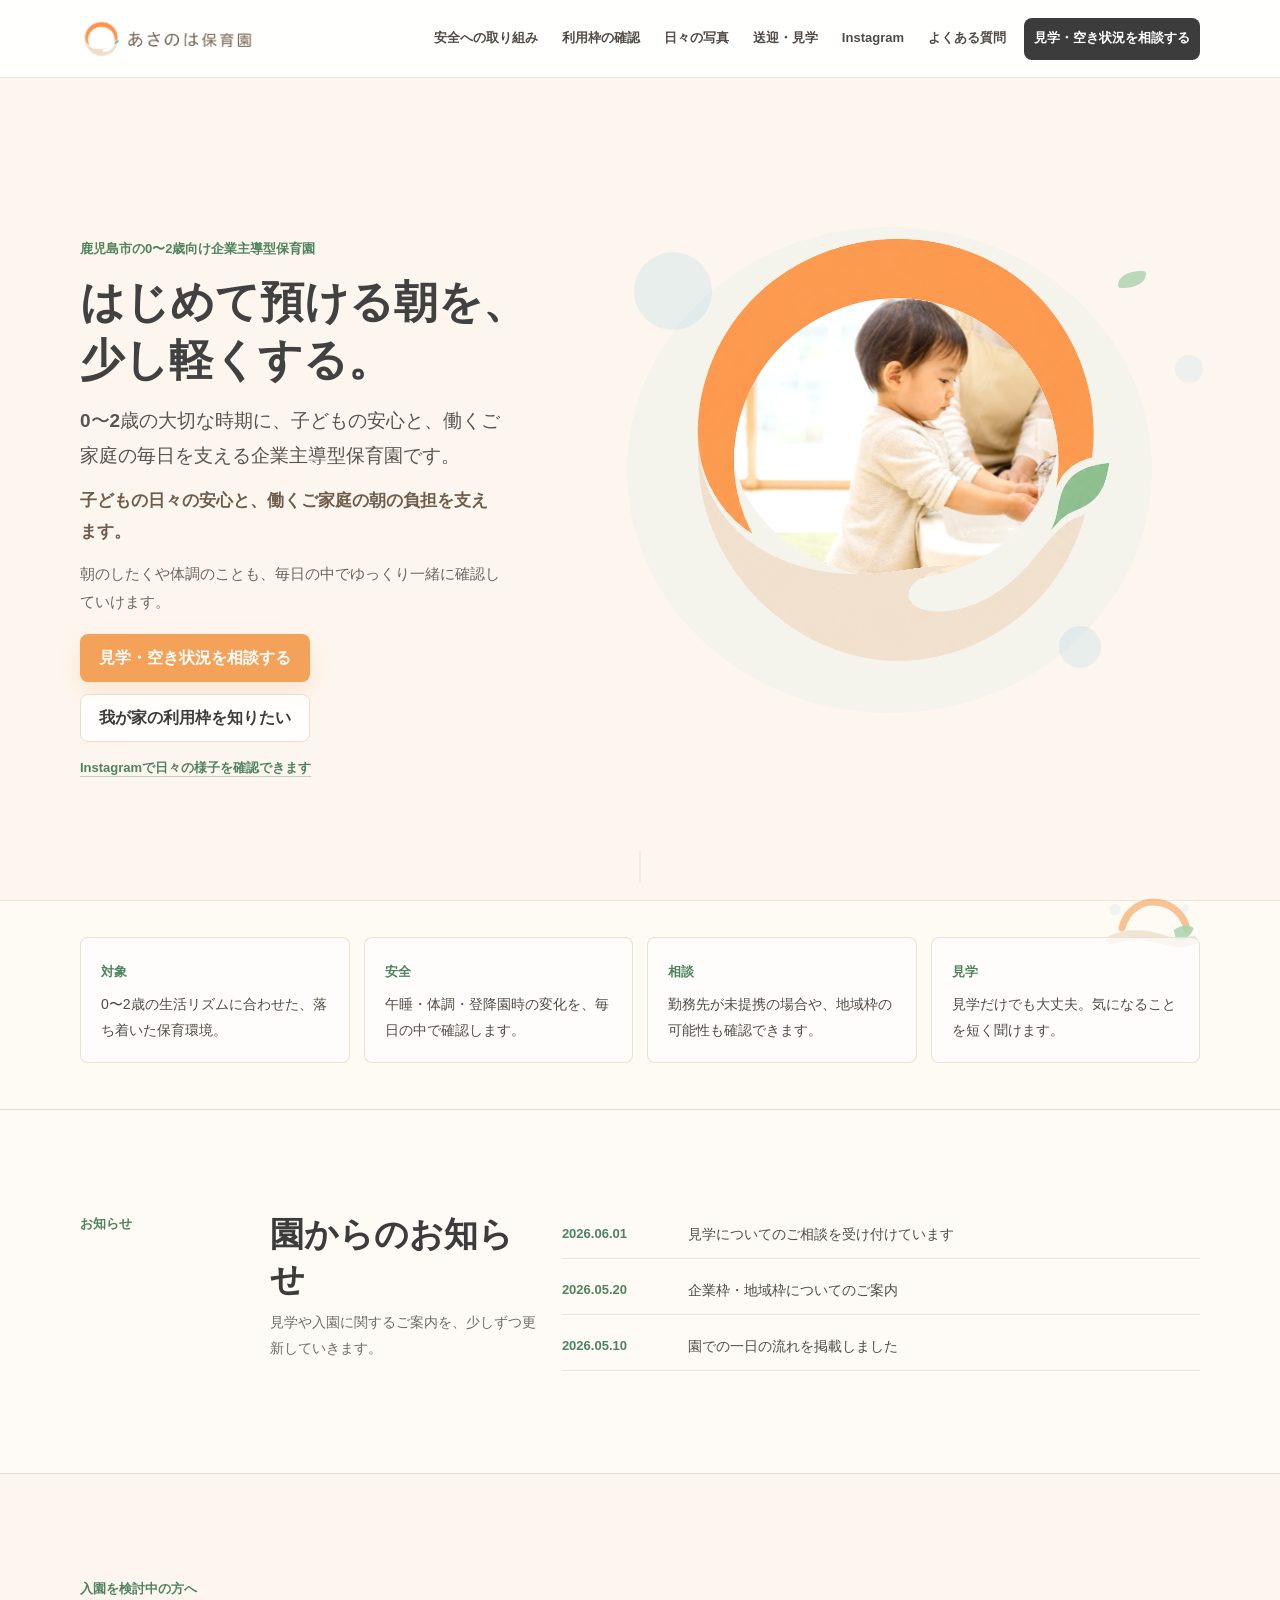
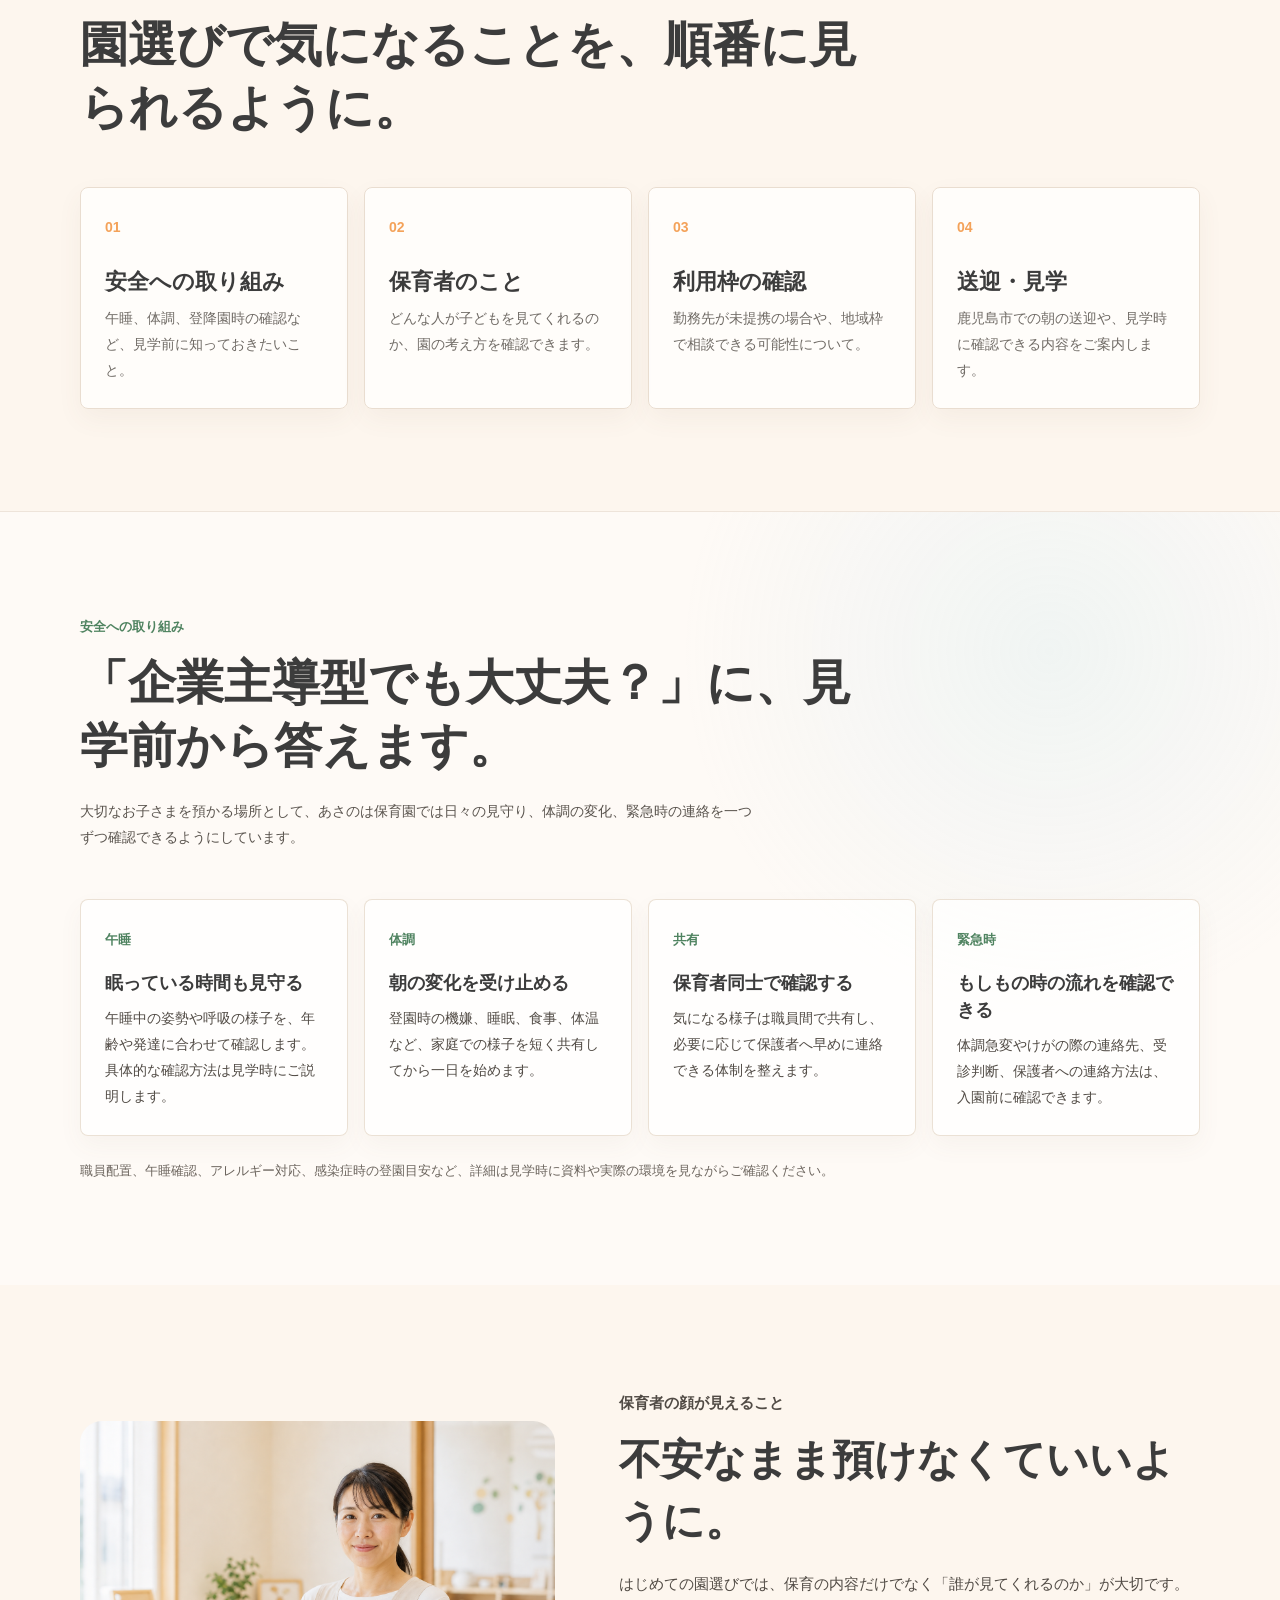
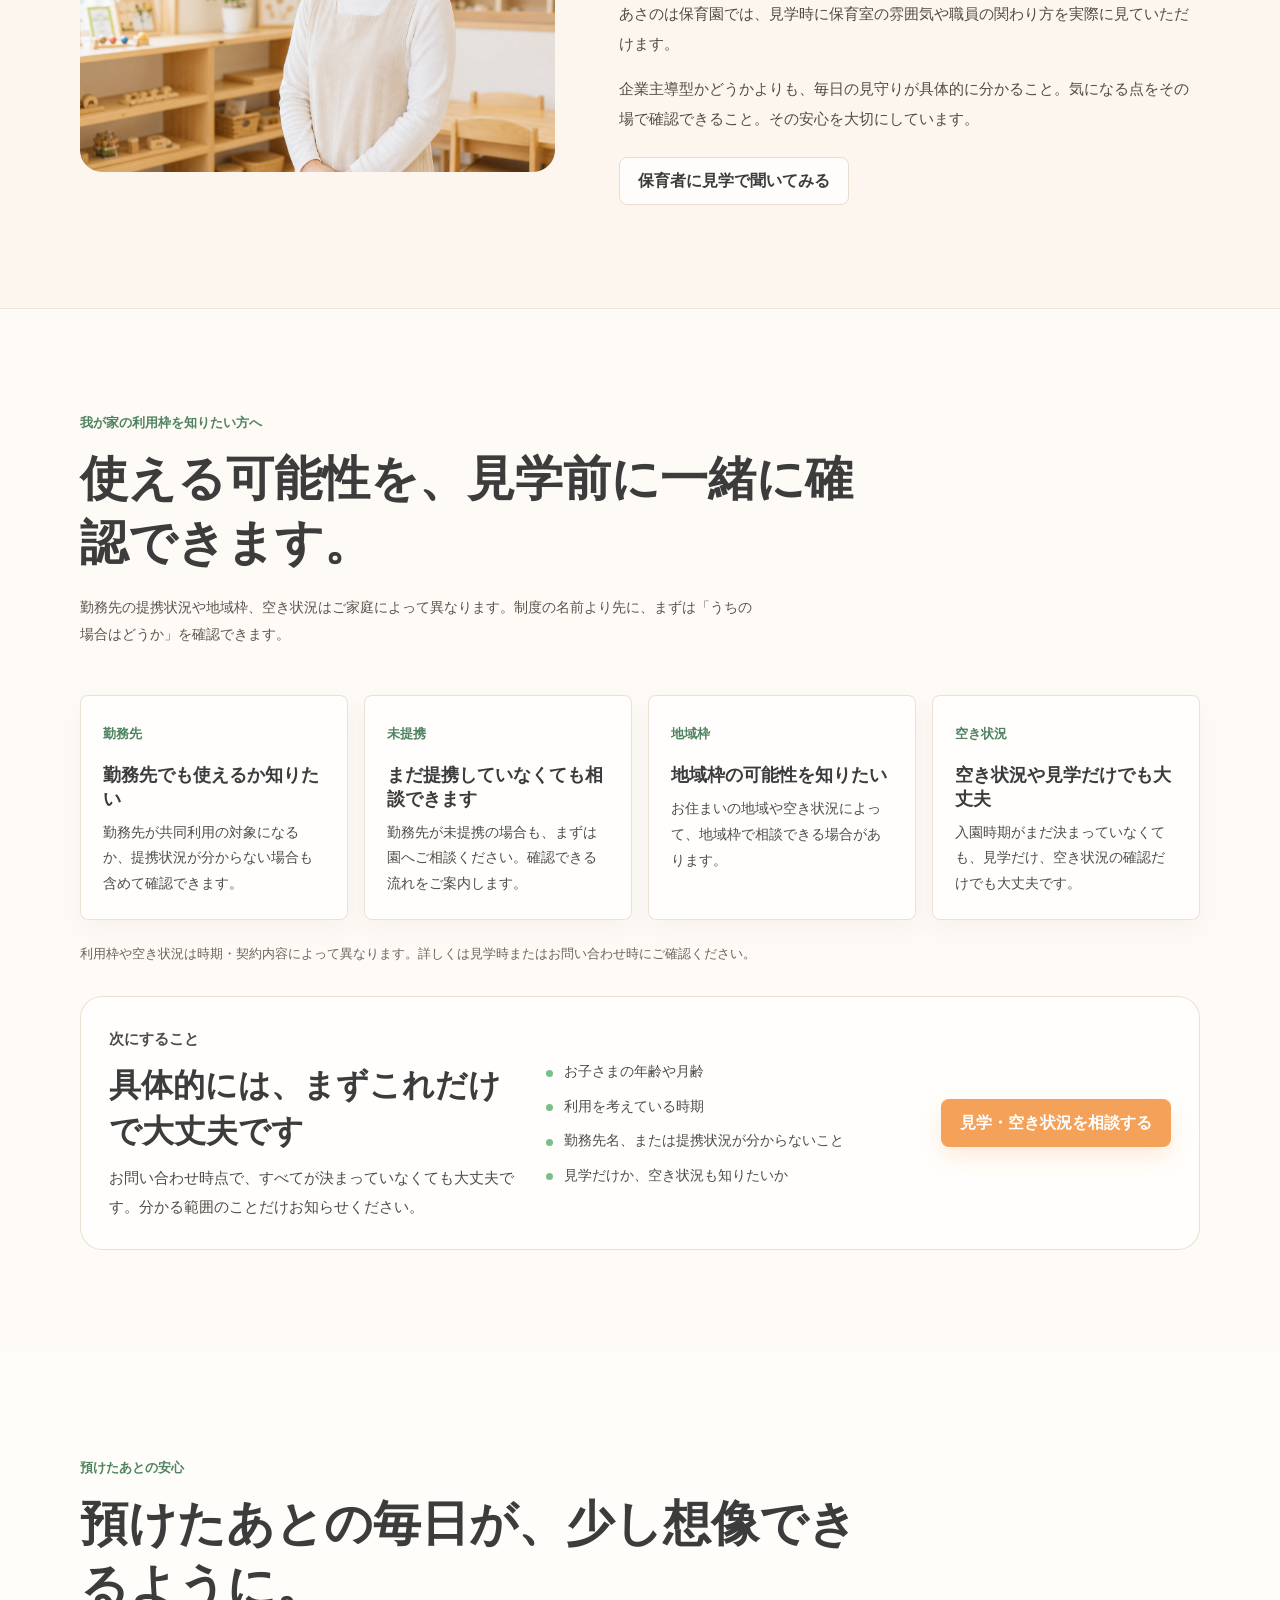
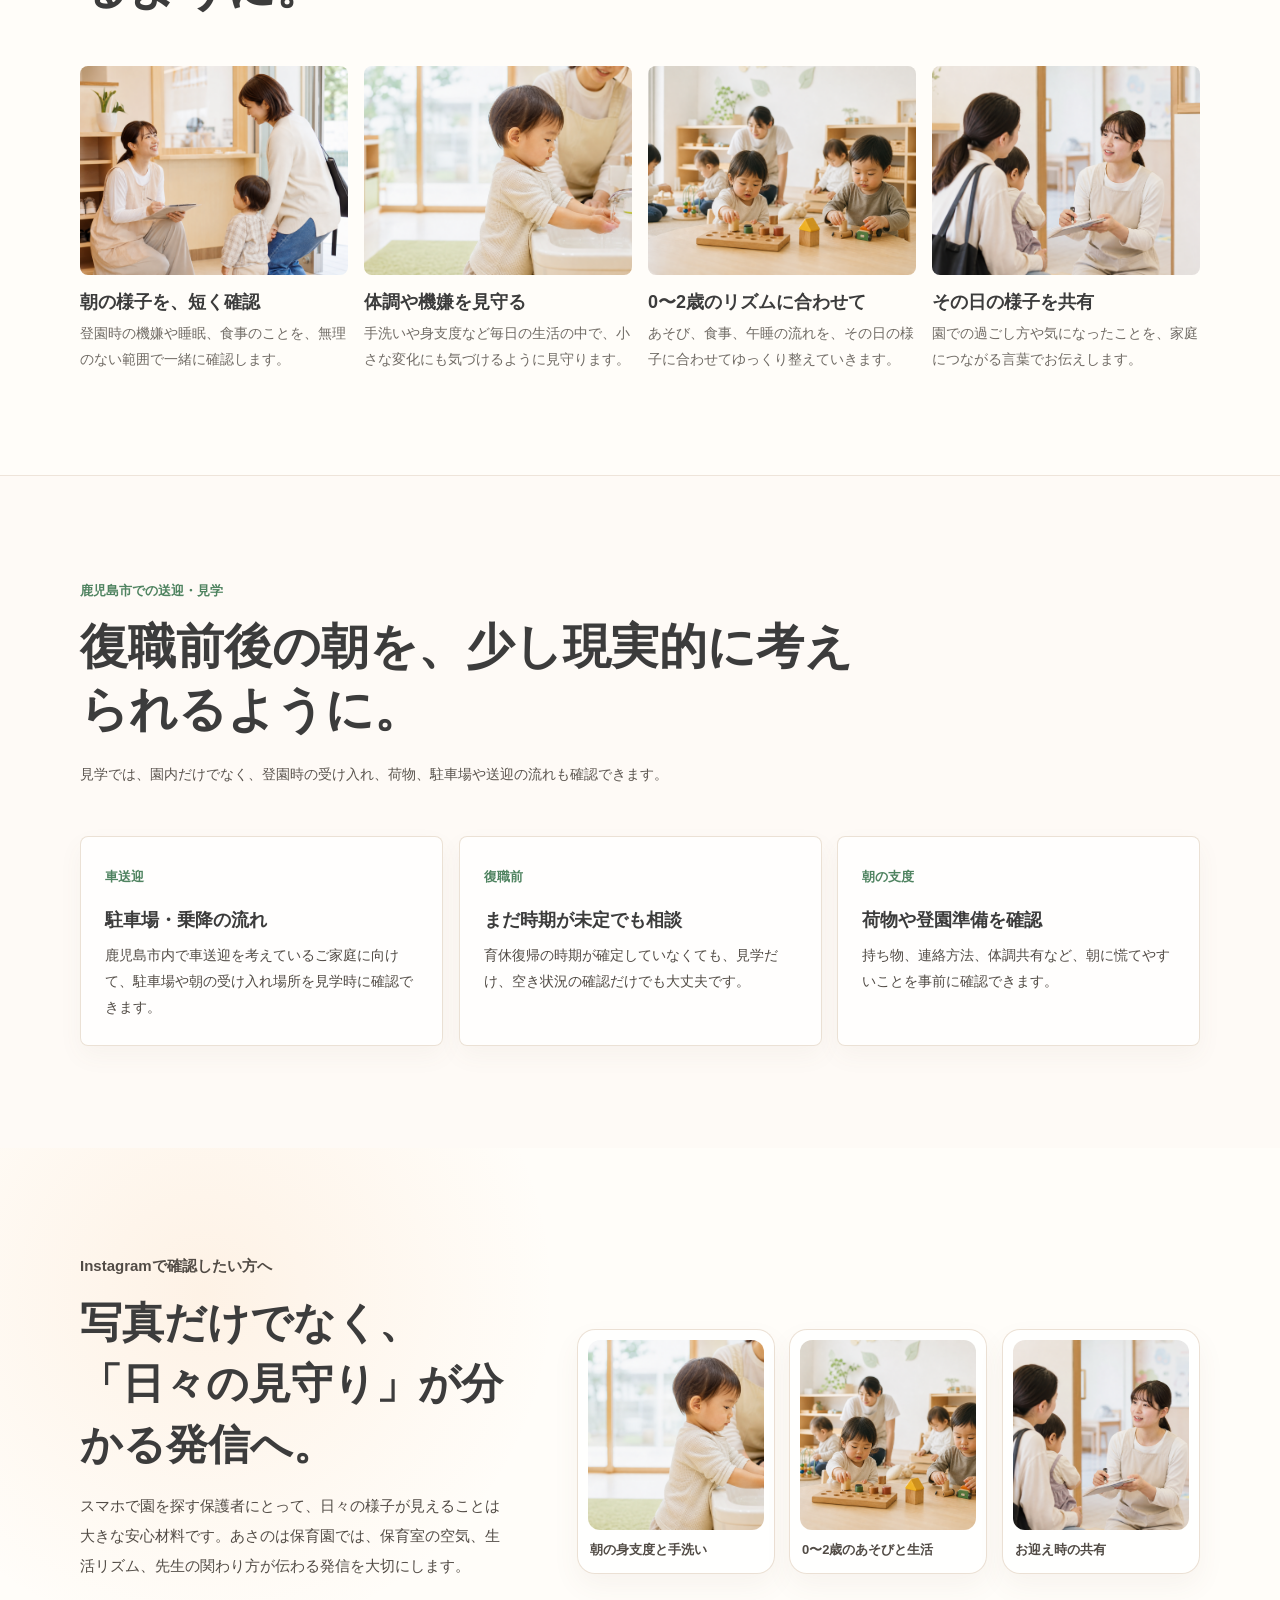
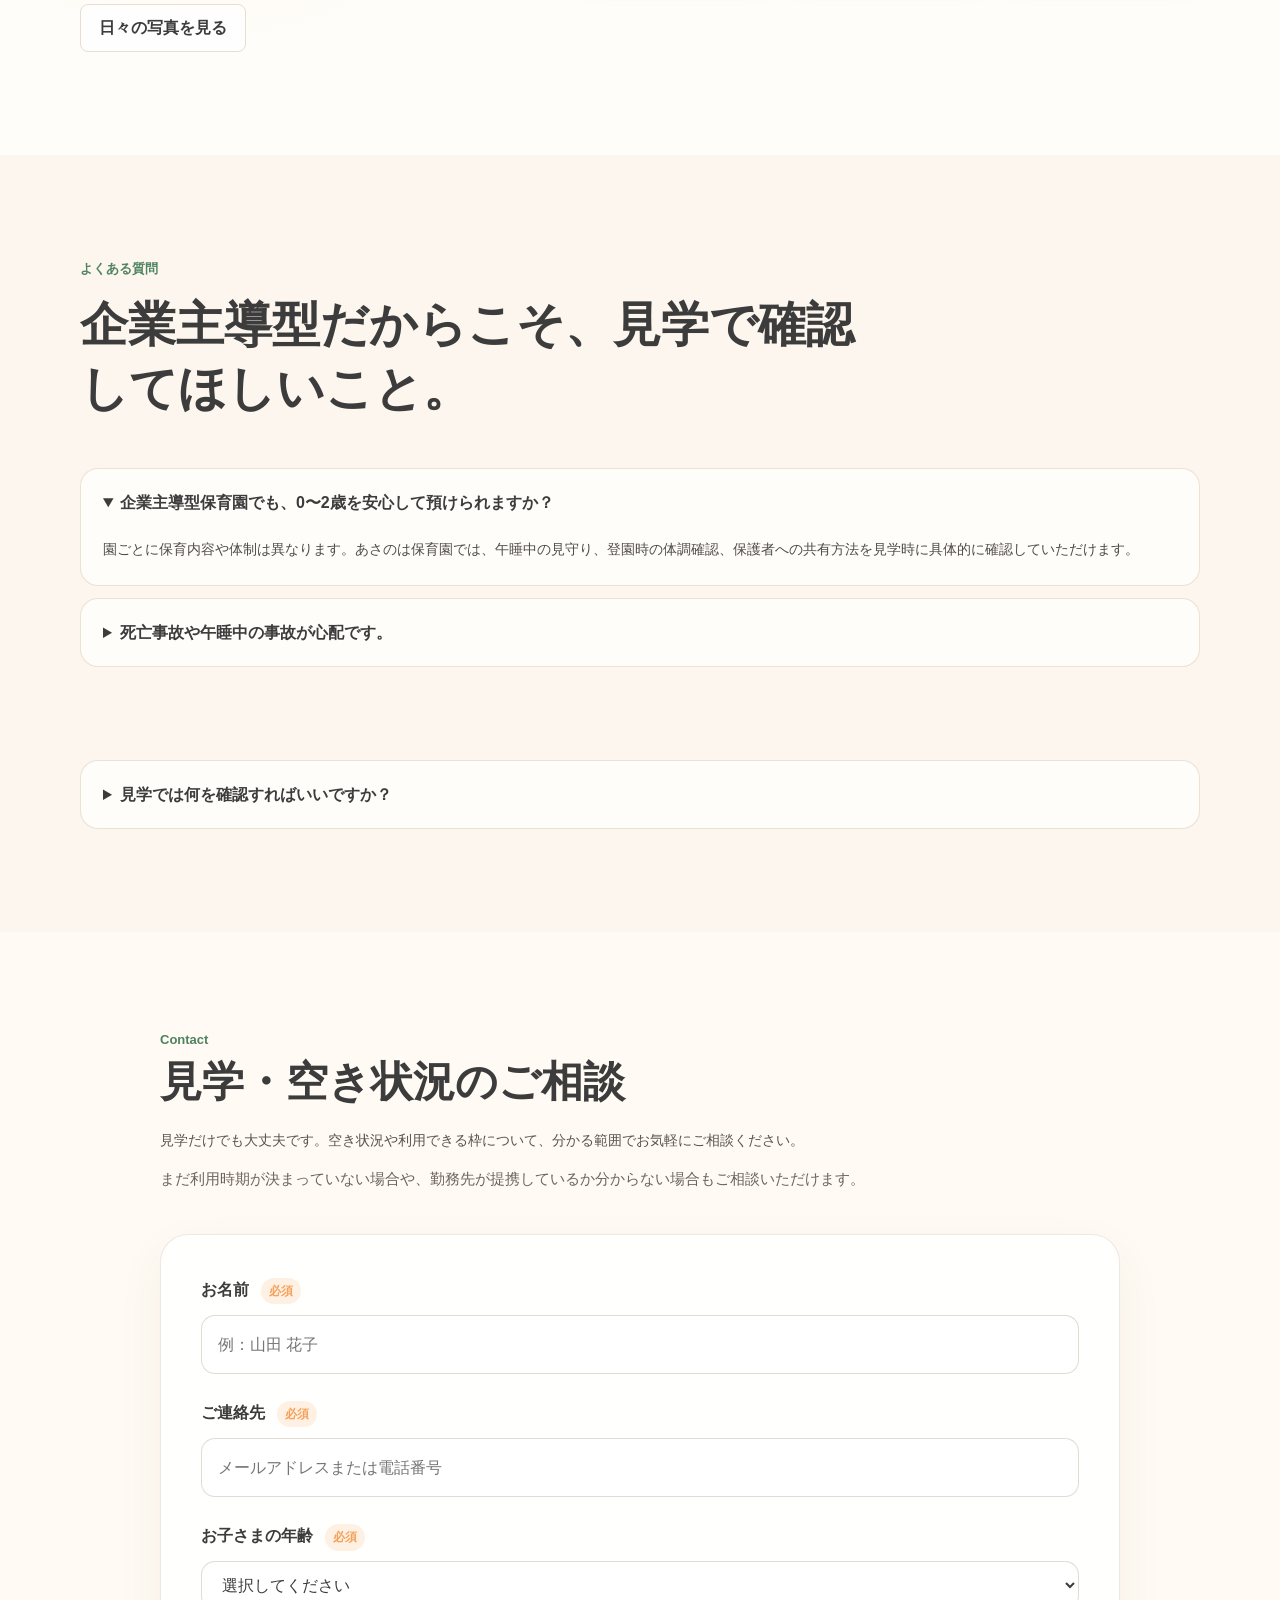
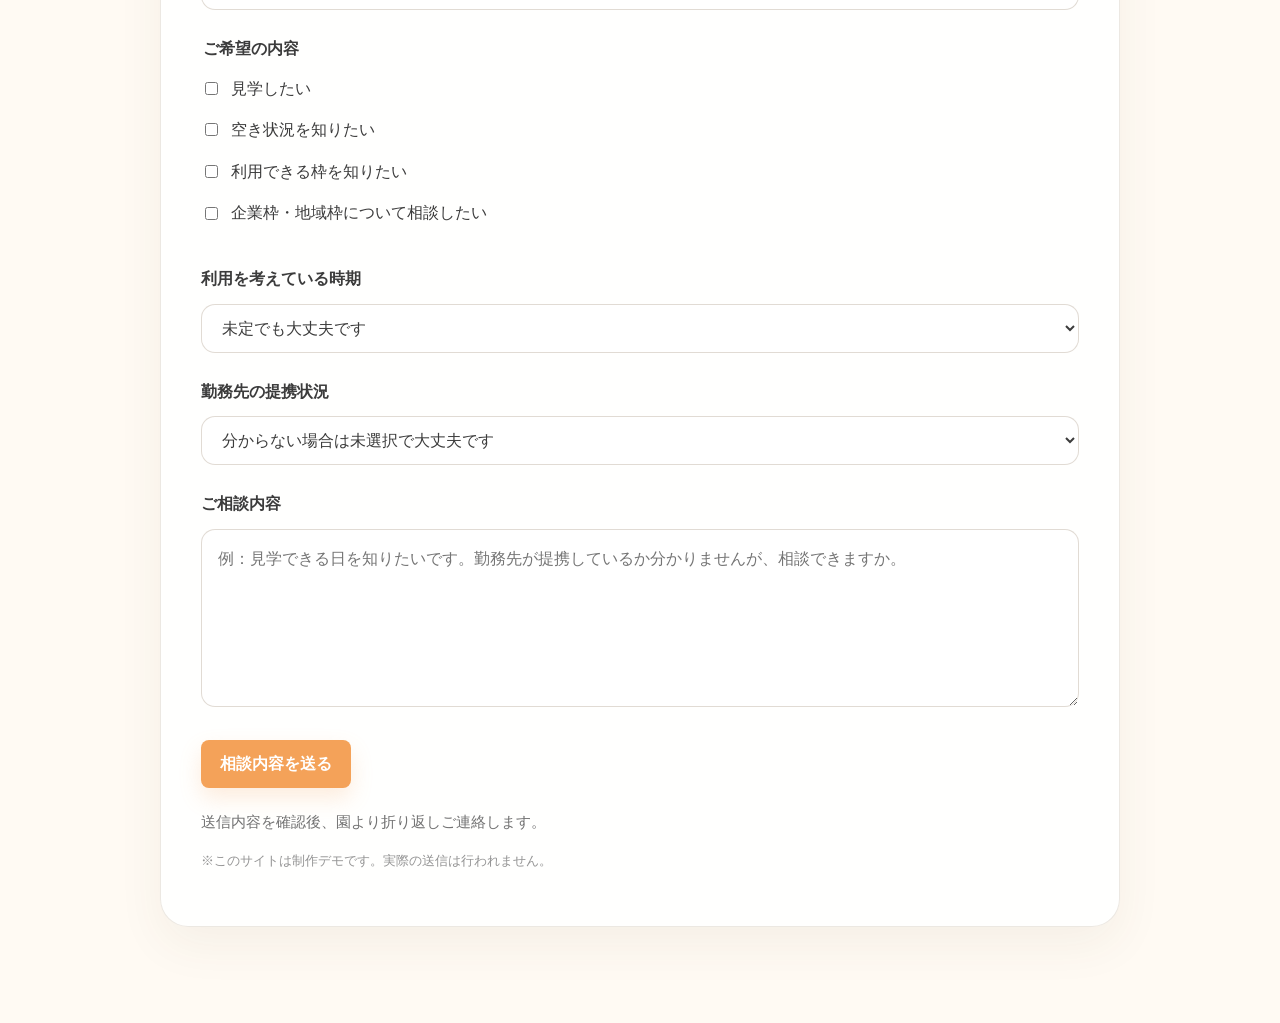
==== docs/index.html @ 9ca15c8b "Prepare GitHub Pages site" ====
<!doctype html>
<html lang="ja">
  <head>
    <meta charset="utf-8">
    <meta name="viewport" content="width=device-width, initial-scale=1">
    <title>あさのは保育園 | 鹿児島市の企業主導型保育園</title>
    <meta name="description" content="鹿児島市のあさのは保育園は、0〜2歳の大切な時期に、子どもの安心と働くご家庭の毎日を支える企業主導型保育園です。見学・空き状況・利用枠について相談できます。">
    <link rel="icon" type="image/png" href="./assets/logo/logo-mark-transparent.png">
    <link rel="stylesheet" href="./style.css?v=trust-complete">
  </head>
  <body>
    <header class="site-header" data-header>
      <a class="site-logo" href="#top" aria-label="あさのは保育園 トップへ">
        <img class="header-logo-image" src="./assets/logo/logo-horizontal-transparent.png" alt="あさのは保育園">
      </a>

      <button class="nav-toggle" type="button" aria-expanded="false" aria-controls="global-nav" data-nav-toggle>
        <span class="visually-hidden">メニューを開閉する</span>
        <span></span>
        <span></span>
      </button>

      <nav class="global-nav" id="global-nav" data-nav aria-label="グローバルナビゲーション">
        <a href="#safety">安全への取り組み</a>
        <a href="#slots">利用枠の確認</a>
        <a href="#photos">日々の写真</a>
        <a href="#access">送迎・見学</a>
        <a href="#instagram">Instagram</a>
        <a href="#faq">よくある質問</a>
        <a class="nav-cta" href="#contact">見学・空き状況を相談する</a>
      </nav>
    </header>

    <main id="top">
      <section class="hero" aria-labelledby="hero-title">
        <div class="hero-copy">
          <p class="eyebrow hero-label text-run-in">鹿児島市の0〜2歳向け企業主導型保育園</p>
          <h1 id="hero-title" class="hero-title text-run-in"><span class="copy-line">はじめて預ける朝を、</span><br><span class="copy-line">少し軽くする。</span></h1>
          <p class="hero-lead text-run-in">0〜2歳の大切な時期に、子どもの安心と、働くご家庭の毎日を支える企業主導型保育園です。</p>
          <p class="hero-helper text-run-in">子どもの日々の安心と、働くご家庭の朝の負担を支えます。</p>
          <p class="hero-support hero-note text-run-in">朝のしたくや体調のことも、毎日の中でゆっくり一緒に確認していけます。</p>
          <div class="hero-actions text-run-in" aria-label="主な導線">
            <a href="#contact" class="button button-primary">見学・空き状況を相談する</a>
            <a class="button quiet" href="#slots">我が家の利用枠を知りたい</a>
          </div>
          <p class="hero-social text-run-in"><a href="#instagram">Instagramで日々の様子を確認できます</a></p>
        </div>

        <div class="hero-world hero-visual hero-mark-float" aria-label="正式マークの中で切り替わる園の日常写真">
          <div class="hero-mark-device">
            <span class="air-dot air-one floating-dot dot-1"></span>
            <span class="air-dot air-two floating-dot dot-2"></span>
            <span class="air-dot air-three floating-dot dot-1"></span>
            <span class="hero-leaf-drift floating-leaf" aria-hidden="true"></span>
            <div class="hero-mark-inner">
              <div class="mark-photo-window">
                <img class="is-active" src="./assets/images/hero-handwashing.png" alt="">
                <img src="./assets/images/day-play.png" alt="">
                <img src="./assets/images/visit-consultation.png" alt="">
                <img src="./assets/images/day-play.png" alt="">
              </div>
              <img class="mark-frame" src="./assets/logo/logo-mark.png" alt="" aria-hidden="true">
            </div>
          </div>
        </div>
        <div class="hero-scroll-cue" aria-hidden="true"></div>
      </section>

      <section class="hero-info-strip reveal" aria-label="あさのは保育園の概要">
        <img class="info-illustration" src="./assets/images/morning-path-illustration.svg" alt="" aria-hidden="true">
        <div class="hero-info-item">
          <span>対象</span>
          <p>0〜2歳の生活リズムに合わせた、落ち着いた保育環境。</p>
        </div>
        <div class="hero-info-item">
          <span>安全</span>
          <p>午睡・体調・登降園時の変化を、毎日の中で確認します。</p>
        </div>
        <div class="hero-info-item">
          <span>相談</span>
          <p>勤務先が未提携の場合や、地域枠の可能性も確認できます。</p>
        </div>
        <div class="hero-info-item">
          <span>見学</span>
          <p>見学だけでも大丈夫。気になることを短く聞けます。</p>
        </div>
      </section>

      <section class="news-section reveal" aria-labelledby="news-title">
        <div class="section-kicker">お知らせ</div>
        <div class="news-head">
          <h2 id="news-title">園からのお知らせ</h2>
          <p>見学や入園に関するご案内を、少しずつ更新していきます。</p>
        </div>
        <ul class="news-list">
          <li><time datetime="2026-06-01">2026.06.01</time><span>見学についてのご相談を受け付けています</span></li>
          <li><time datetime="2026-05-20">2026.05.20</time><span>企業枠・地域枠についてのご案内</span></li>
          <li><time datetime="2026-05-10">2026.05.10</time><span>園での一日の流れを掲載しました</span></li>
        </ul>
      </section>

      <section class="guide-section" id="about" aria-labelledby="guide-title">
        <div class="section-heading reveal">
          <p class="eyebrow">入園を検討中の方へ</p>
          <h2 id="guide-title">園選びで気になることを、順番に見られるように。</h2>
        </div>
        <div class="guide-grid">
          <a class="guide-card reveal" href="#safety">
            <span>01</span>
            <h3>安全への取り組み</h3>
            <p>午睡、体調、登降園時の確認など、見学前に知っておきたいこと。</p>
          </a>
          <a class="guide-card reveal" href="#staff">
            <span>02</span>
            <h3>保育者のこと</h3>
            <p>どんな人が子どもを見てくれるのか、園の考え方を確認できます。</p>
          </a>
          <a class="guide-card reveal" href="#slots">
            <span>03</span>
            <h3>利用枠の確認</h3>
            <p>勤務先が未提携の場合や、地域枠で相談できる可能性について。</p>
          </a>
          <a class="guide-card reveal" href="#access" id="visit">
            <span>04</span>
            <h3>送迎・見学</h3>
            <p>鹿児島市での朝の送迎や、見学時に確認できる内容をご案内します。</p>
          </a>
        </div>
      </section>

      <section class="safety-section" id="safety" aria-labelledby="safety-title">
        <div class="section-heading reveal">
          <p class="eyebrow">安全への取り組み</p>
          <h2 id="safety-title">「企業主導型でも大丈夫？」に、見学前から答えます。</h2>
          <p class="section-lead">大切なお子さまを預かる場所として、あさのは保育園では日々の見守り、体調の変化、緊急時の連絡を一つずつ確認できるようにしています。</p>
        </div>
        <div class="trust-grid">
          <article class="trust-card reveal">
            <span>午睡</span>
            <h3>眠っている時間も見守る</h3>
            <p>午睡中の姿勢や呼吸の様子を、年齢や発達に合わせて確認します。具体的な確認方法は見学時にご説明します。</p>
          </article>
          <article class="trust-card reveal">
            <span>体調</span>
            <h3>朝の変化を受け止める</h3>
            <p>登園時の機嫌、睡眠、食事、体温など、家庭での様子を短く共有してから一日を始めます。</p>
          </article>
          <article class="trust-card reveal">
            <span>共有</span>
            <h3>保育者同士で確認する</h3>
            <p>気になる様子は職員間で共有し、必要に応じて保護者へ早めに連絡できる体制を整えます。</p>
          </article>
          <article class="trust-card reveal">
            <span>緊急時</span>
            <h3>もしもの時の流れを確認できる</h3>
            <p>体調急変やけがの際の連絡先、受診判断、保護者への連絡方法は、入園前に確認できます。</p>
          </article>
        </div>
        <p class="trust-note reveal">職員配置、午睡確認、アレルギー対応、感染症時の登園目安など、詳細は見学時に資料や実際の環境を見ながらご確認ください。</p>
      </section>

      <section class="staff-section" id="staff" aria-labelledby="staff-title">
        <div class="staff-visual reveal">
          <img src="./assets/images/director-message.png" alt="あさのは保育園の保育者">
        </div>
        <div class="staff-message reveal">
          <p class="eyebrow">保育者の顔が見えること</p>
          <h2 id="staff-title">不安なまま預けなくていいように。</h2>
          <p>はじめての園選びでは、保育の内容だけでなく「誰が見てくれるのか」が大切です。あさのは保育園では、見学時に保育室の雰囲気や職員の関わり方を実際に見ていただけます。</p>
          <p>企業主導型かどうかよりも、毎日の見守りが具体的に分かること。気になる点をその場で確認できること。その安心を大切にしています。</p>
          <a class="button quiet" href="#contact">保育者に見学で聞いてみる</a>
        </div>
      </section>

      <section class="slots-section" id="slots" aria-labelledby="slots-title">
        <div class="section-heading reveal">
          <p class="eyebrow">我が家の利用枠を知りたい方へ</p>
          <h2 id="slots-title">使える可能性を、見学前に一緒に確認できます。</h2>
          <p class="section-lead">勤務先の提携状況や地域枠、空き状況はご家庭によって異なります。制度の名前より先に、まずは「うちの場合はどうか」を確認できます。</p>
        </div>
        <div class="slots-grid">
          <article class="slot-card reveal">
            <span>勤務先</span>
            <h3>勤務先でも使えるか知りたい</h3>
            <p>勤務先が共同利用の対象になるか、提携状況が分からない場合も含めて確認できます。</p>
          </article>
          <article class="slot-card reveal">
            <span>未提携</span>
            <h3>まだ提携していなくても相談できます</h3>
            <p>勤務先が未提携の場合も、まずは園へご相談ください。確認できる流れをご案内します。</p>
          </article>
          <article class="slot-card reveal">
            <span>地域枠</span>
            <h3>地域枠の可能性を知りたい</h3>
            <p>お住まいの地域や空き状況によって、地域枠で相談できる場合があります。</p>
          </article>
          <article class="slot-card reveal">
            <span>空き状況</span>
            <h3>空き状況や見学だけでも大丈夫</h3>
            <p>入園時期がまだ決まっていなくても、見学だけ、空き状況の確認だけでも大丈夫です。</p>
          </article>
        </div>
        <p class="slots-note reveal">利用枠や空き状況は時期・契約内容によって異なります。詳しくは見学時またはお問い合わせ時にご確認ください。</p>
        <div class="slots-next reveal" aria-labelledby="slots-next-title">
          <div>
            <p class="eyebrow">次にすること</p>
            <h3 id="slots-next-title">具体的には、まずこれだけで大丈夫です</h3>
            <p>お問い合わせ時点で、すべてが決まっていなくても大丈夫です。分かる範囲のことだけお知らせください。</p>
          </div>
          <ul class="slots-next-list" aria-label="お問い合わせ前に分かると相談しやすいこと">
            <li>お子さまの年齢や月齢</li>
            <li>利用を考えている時期</li>
            <li>勤務先名、または提携状況が分からないこと</li>
            <li>見学だけか、空き状況も知りたいか</li>
          </ul>
          <a class="button button-primary" href="#contact">見学・空き状況を相談する</a>
        </div>
      </section>

      <section class="daily-section" id="photos" aria-labelledby="photos-title">
        <div class="section-heading reveal">
          <p class="eyebrow">預けたあとの安心</p>
          <h2 id="photos-title">預けたあとの毎日が、少し想像できるように。</h2>
        </div>
        <div class="photo-grid">
          <article class="photo-card reveal">
            <img src="./assets/images/visit-consultation.png" alt="登園時に保育者と保護者が子どもの様子を話している場面">
            <h3>朝の様子を、短く確認</h3>
            <p>登園時の機嫌や睡眠、食事のことを、無理のない範囲で一緒に確認します。</p>
          </article>
          <article class="photo-card reveal" id="day">
            <img src="./assets/images/hero-handwashing.png" alt="保育者に見守られながら手を洗う子ども">
            <h3>体調や機嫌を見守る</h3>
            <p>手洗いや身支度など毎日の生活の中で、小さな変化にも気づけるように見守ります。</p>
          </article>
          <article class="photo-card reveal">
            <img src="./assets/images/day-play.png" alt="保育室で集中して遊ぶ子ども">
            <h3>0〜2歳のリズムに合わせて</h3>
            <p>あそび、食事、午睡の流れを、その日の様子に合わせてゆっくり整えていきます。</p>
          </article>
          <article class="photo-card reveal">
            <img src="./assets/images/daily-sharing.png" alt="保育者が保護者に子どもの一日の様子を共有している場面">
            <h3>その日の様子を共有</h3>
            <p>園での過ごし方や気になったことを、家庭につながる言葉でお伝えします。</p>
          </article>
        </div>
      </section>

      <section class="access-section" id="access" aria-labelledby="access-title">
        <div class="section-heading reveal">
          <p class="eyebrow">鹿児島市での送迎・見学</p>
          <h2 id="access-title">復職前後の朝を、少し現実的に考えられるように。</h2>
          <p class="section-lead">見学では、園内だけでなく、登園時の受け入れ、荷物、駐車場や送迎の流れも確認できます。</p>
        </div>
        <div class="local-grid">
          <article class="local-card reveal">
            <span>車送迎</span>
            <h3>駐車場・乗降の流れ</h3>
            <p>鹿児島市内で車送迎を考えているご家庭に向けて、駐車場や朝の受け入れ場所を見学時に確認できます。</p>
          </article>
          <article class="local-card reveal">
            <span>復職前</span>
            <h3>まだ時期が未定でも相談</h3>
            <p>育休復帰の時期が確定していなくても、見学だけ、空き状況の確認だけでも大丈夫です。</p>
          </article>
          <article class="local-card reveal">
            <span>朝の支度</span>
            <h3>荷物や登園準備を確認</h3>
            <p>持ち物、連絡方法、体調共有など、朝に慌てやすいことを事前に確認できます。</p>
          </article>
        </div>
      </section>

      <section class="instagram-section" id="instagram" aria-labelledby="instagram-title">
        <div class="instagram-copy reveal">
          <p class="eyebrow">Instagramで確認したい方へ</p>
          <h2 id="instagram-title">写真だけでなく、「日々の見守り」が分かる発信へ。</h2>
          <p>スマホで園を探す保護者にとって、日々の様子が見えることは大きな安心材料です。あさのは保育園では、保育室の空気、生活リズム、先生の関わり方が伝わる発信を大切にします。</p>
          <a class="button quiet" href="#photos">日々の写真を見る</a>
        </div>
        <div class="instagram-panel reveal" aria-label="Instagram投稿の掲載イメージ">
          <div class="insta-card reveal">
            <img src="./assets/images/hero-handwashing.png" alt="手洗いの様子">
            <p>朝の身支度と手洗い</p>
          </div>
          <div class="insta-card reveal">
            <img src="./assets/images/day-play.png" alt="保育室で遊ぶ子ども">
            <p>0〜2歳のあそびと生活</p>
          </div>
          <div class="insta-card reveal">
            <img src="./assets/images/daily-sharing.png" alt="保護者への共有の様子">
            <p>お迎え時の共有</p>
          </div>
        </div>
      </section>

      <section class="faq-section" id="faq" aria-labelledby="faq-title">
        <div class="section-heading reveal">
          <p class="eyebrow">よくある質問</p>
          <h2 id="faq-title">企業主導型だからこそ、見学で確認してほしいこと。</h2>
        </div>
        <div class="faq-list">
          <details class="faq-item reveal" open>
            <summary>企業主導型保育園でも、0〜2歳を安心して預けられますか？</summary>
            <p>園ごとに保育内容や体制は異なります。あさのは保育園では、午睡中の見守り、登園時の体調確認、保護者への共有方法を見学時に具体的に確認していただけます。</p>
          </details>
          <details class="faq-item reveal">
            <summary>死亡事故や午睡中の事故が心配です。</summary>
            <p>不安に思うのは自然なことです。午睡時の確認方法、職員間の共有、緊急時の連絡の流れは、入園前に必ず確認できるようにしています。</p>
          </details>
          <details class="faq-item reveal">
            <summary>勤務先が提携しているか分かりません。</summary>
            <p>分からない場合もご相談ください。勤務先名や利用希望時期をもとに、確認できる流れをご案内します。</p>
          </details>
          <details class="faq-item reveal">
            <summary>見学では何を確認すればいいですか？</summary>
            <p>保育室の雰囲気、先生の声かけ、午睡の見守り、体調不良時の連絡、駐車場や送迎の流れを確認するのがおすすめです。</p>
          </details>
        </div>
      </section>

      <section id="contact" class="contact-section" aria-labelledby="contact-title">
        <div class="section-inner reveal">
          <p class="section-kicker">Contact</p>
          <h2 id="contact-title">見学・空き状況のご相談</h2>

          <p class="section-lead">見学だけでも大丈夫です。空き状況や利用できる枠について、分かる範囲でお気軽にご相談ください。</p>

          <p class="section-note">まだ利用時期が決まっていない場合や、勤務先が提携しているか分からない場合もご相談いただけます。</p>

          <form class="contact-form reveal" action="#" method="post">
            <div class="form-field">
              <label for="parent-name">お名前 <span class="required">必須</span></label>
              <input type="text" id="parent-name" name="parentName" required placeholder="例：山田 花子">
            </div>

            <div class="form-field">
              <label for="contact-info">ご連絡先 <span class="required">必須</span></label>
              <input type="text" id="contact-info" name="contactInfo" required placeholder="メールアドレスまたは電話番号">
            </div>

            <div class="form-field">
              <label for="child-age">お子さまの年齢 <span class="required">必須</span></label>
              <select id="child-age" name="childAge" required>
                <option value="">選択してください</option>
                <option value="0歳">0歳</option>
                <option value="1歳">1歳</option>
                <option value="2歳">2歳</option>
                <option value="出産予定・その他">出産予定・その他</option>
              </select>
            </div>

            <fieldset class="form-field checkbox-group">
              <legend>ご希望の内容</legend>

              <label>
                <input type="checkbox" name="purpose" value="見学したい">
                見学したい
              </label>

              <label>
                <input type="checkbox" name="purpose" value="空き状況を知りたい">
                空き状況を知りたい
              </label>

              <label>
                <input type="checkbox" name="purpose" value="利用できる枠を知りたい">
                利用できる枠を知りたい
              </label>

              <label>
                <input type="checkbox" name="purpose" value="企業枠・地域枠について相談したい">
                企業枠・地域枠について相談したい
              </label>
            </fieldset>

            <div class="form-field">
              <label for="start-time">利用を考えている時期</label>
              <select id="start-time" name="startTime">
                <option value="">未定でも大丈夫です</option>
                <option value="できるだけ早く">できるだけ早く</option>
                <option value="1〜3か月以内">1〜3か月以内</option>
                <option value="3か月以上先">3か月以上先</option>
                <option value="復職前に見学したい">復職前に見学したい</option>
                <option value="まだ決まっていない">まだ決まっていない</option>
              </select>
            </div>

            <div class="form-field">
              <label for="company-status">勤務先の提携状況</label>
              <select id="company-status" name="companyStatus">
                <option value="">分からない場合は未選択で大丈夫です</option>
                <option value="提携している">提携している</option>
                <option value="提携していない">提携していない</option>
                <option value="分からない">分からない</option>
                <option value="地域枠で相談したい">地域枠で相談したい</option>
              </select>
            </div>

            <div class="form-field">
              <label for="message">ご相談内容</label>
              <textarea id="message" name="message" rows="5" placeholder="例：見学できる日を知りたいです。勤務先が提携しているか分かりませんが、相談できますか。"></textarea>
            </div>

            <button type="submit" class="button button-primary">相談内容を送る</button>

            <p class="form-note">送信内容を確認後、園より折り返しご連絡します。</p>

            <p class="form-demo-note">※このサイトは制作デモです。実際の送信は行われません。</p>
          </form>
        </div>
      </section>
    </main>

    <script src="./script.js?v=trust-complete"></script>
  </body>
</html>
---- docs/style.css ----
@import url("./assets/css/tokens.css?v=trust-complete");
@import url("./assets/css/base.css?v=trust-complete");
@import url("./assets/css/layout.css?v=trust-complete");
@import url("./assets/css/components.css?v=trust-complete");
@import url("./assets/css/animations.css?v=trust-complete");
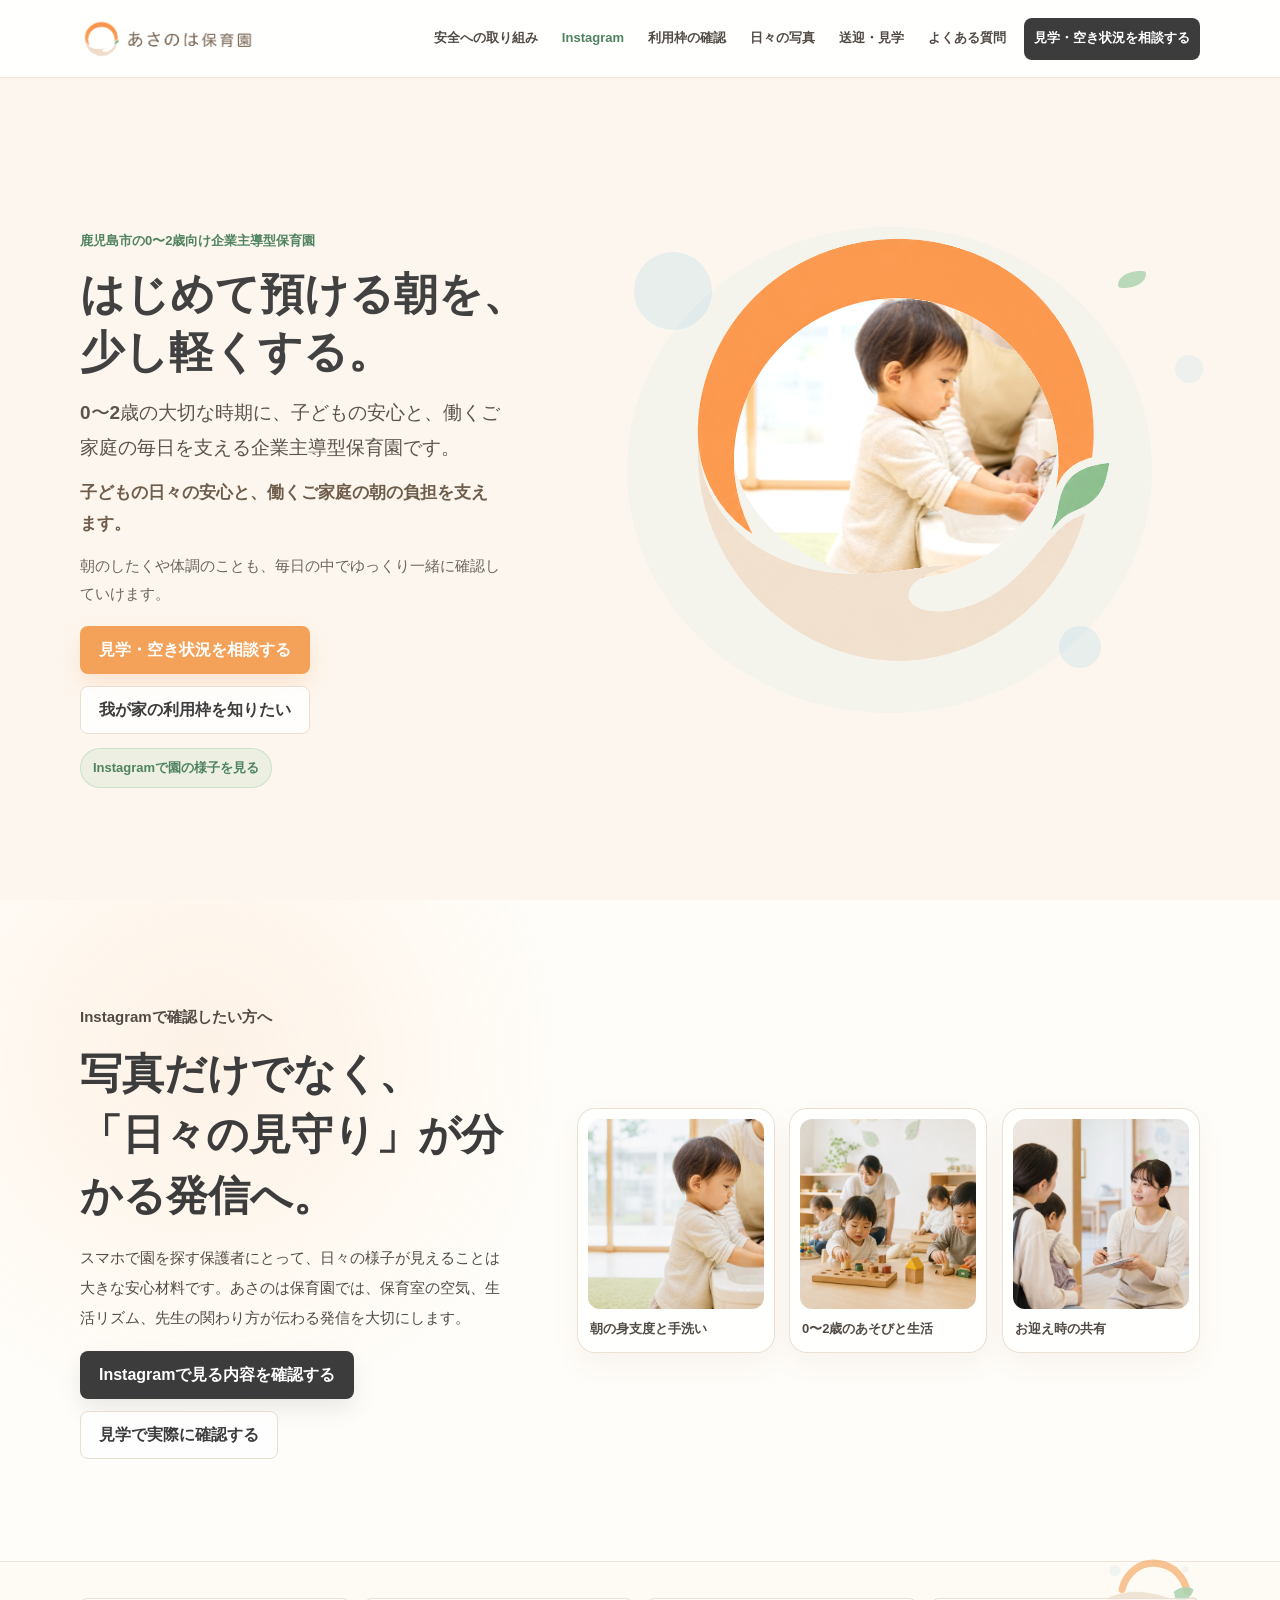
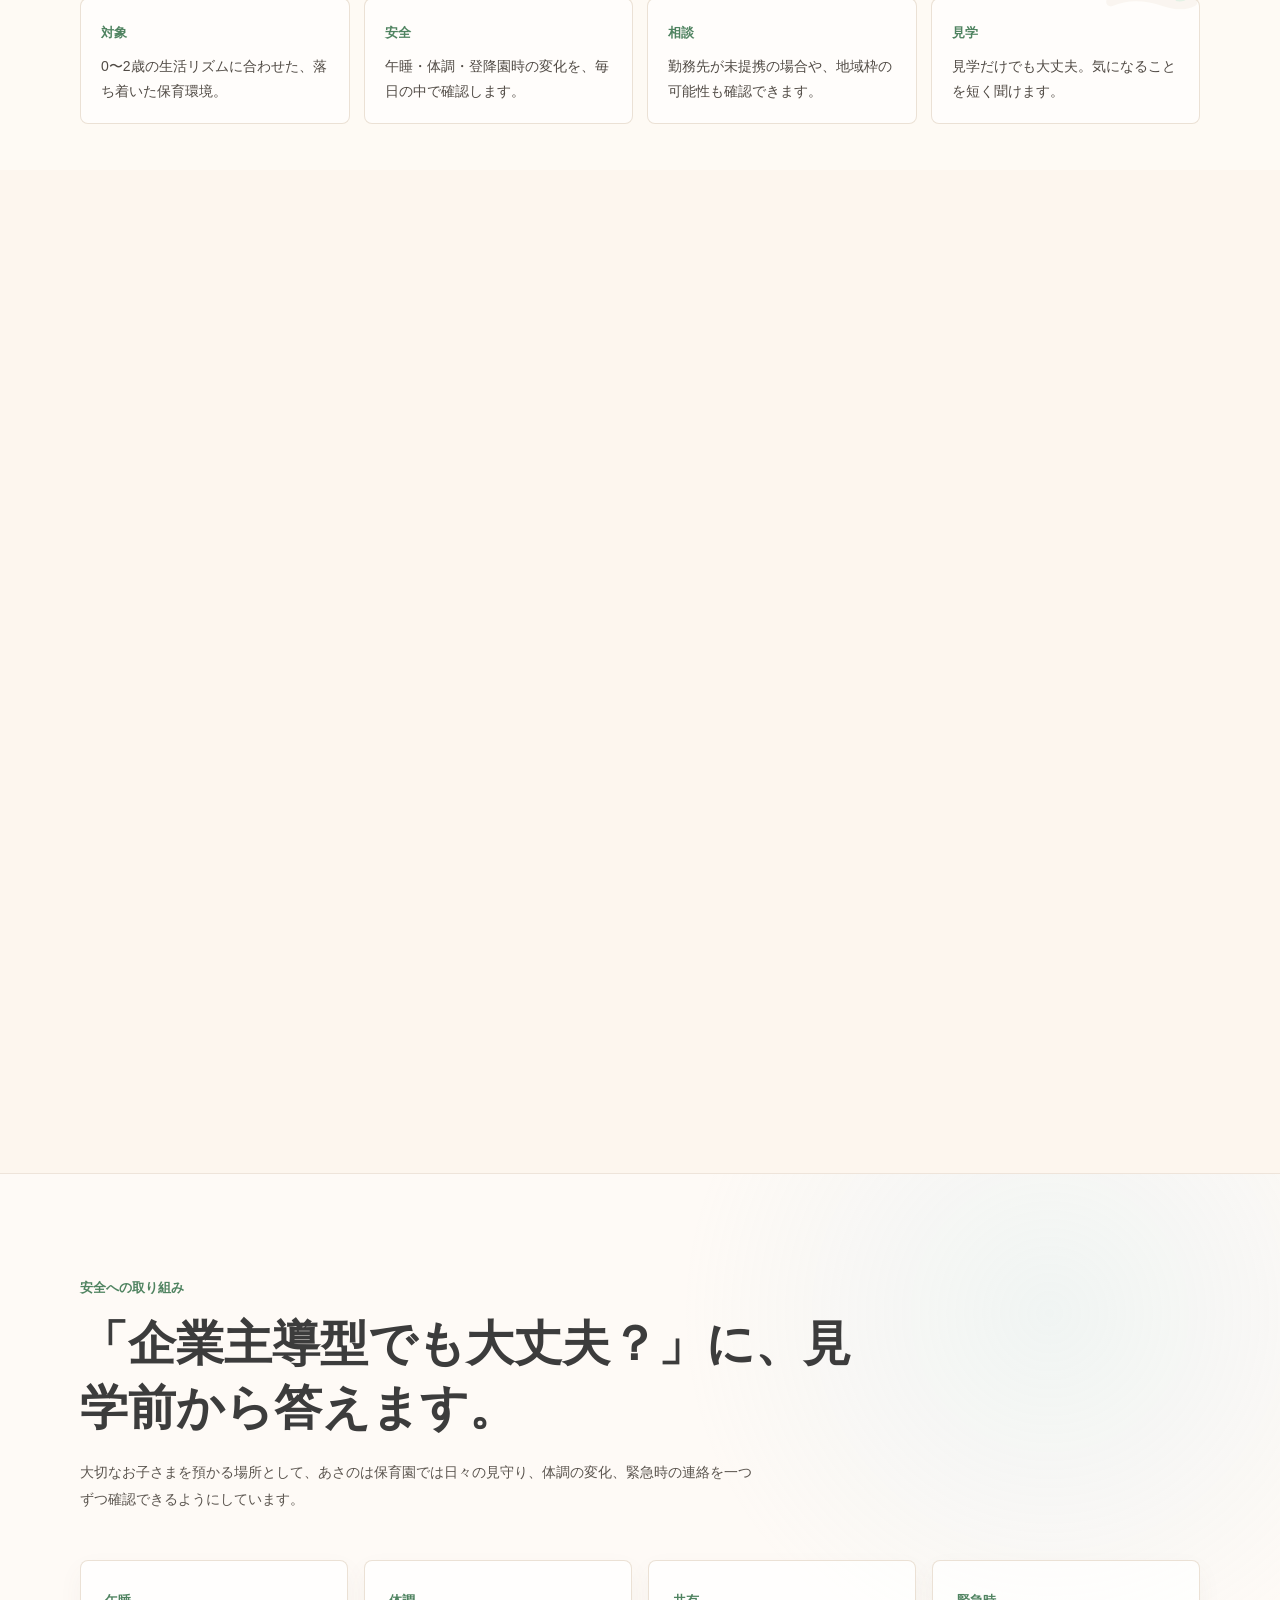
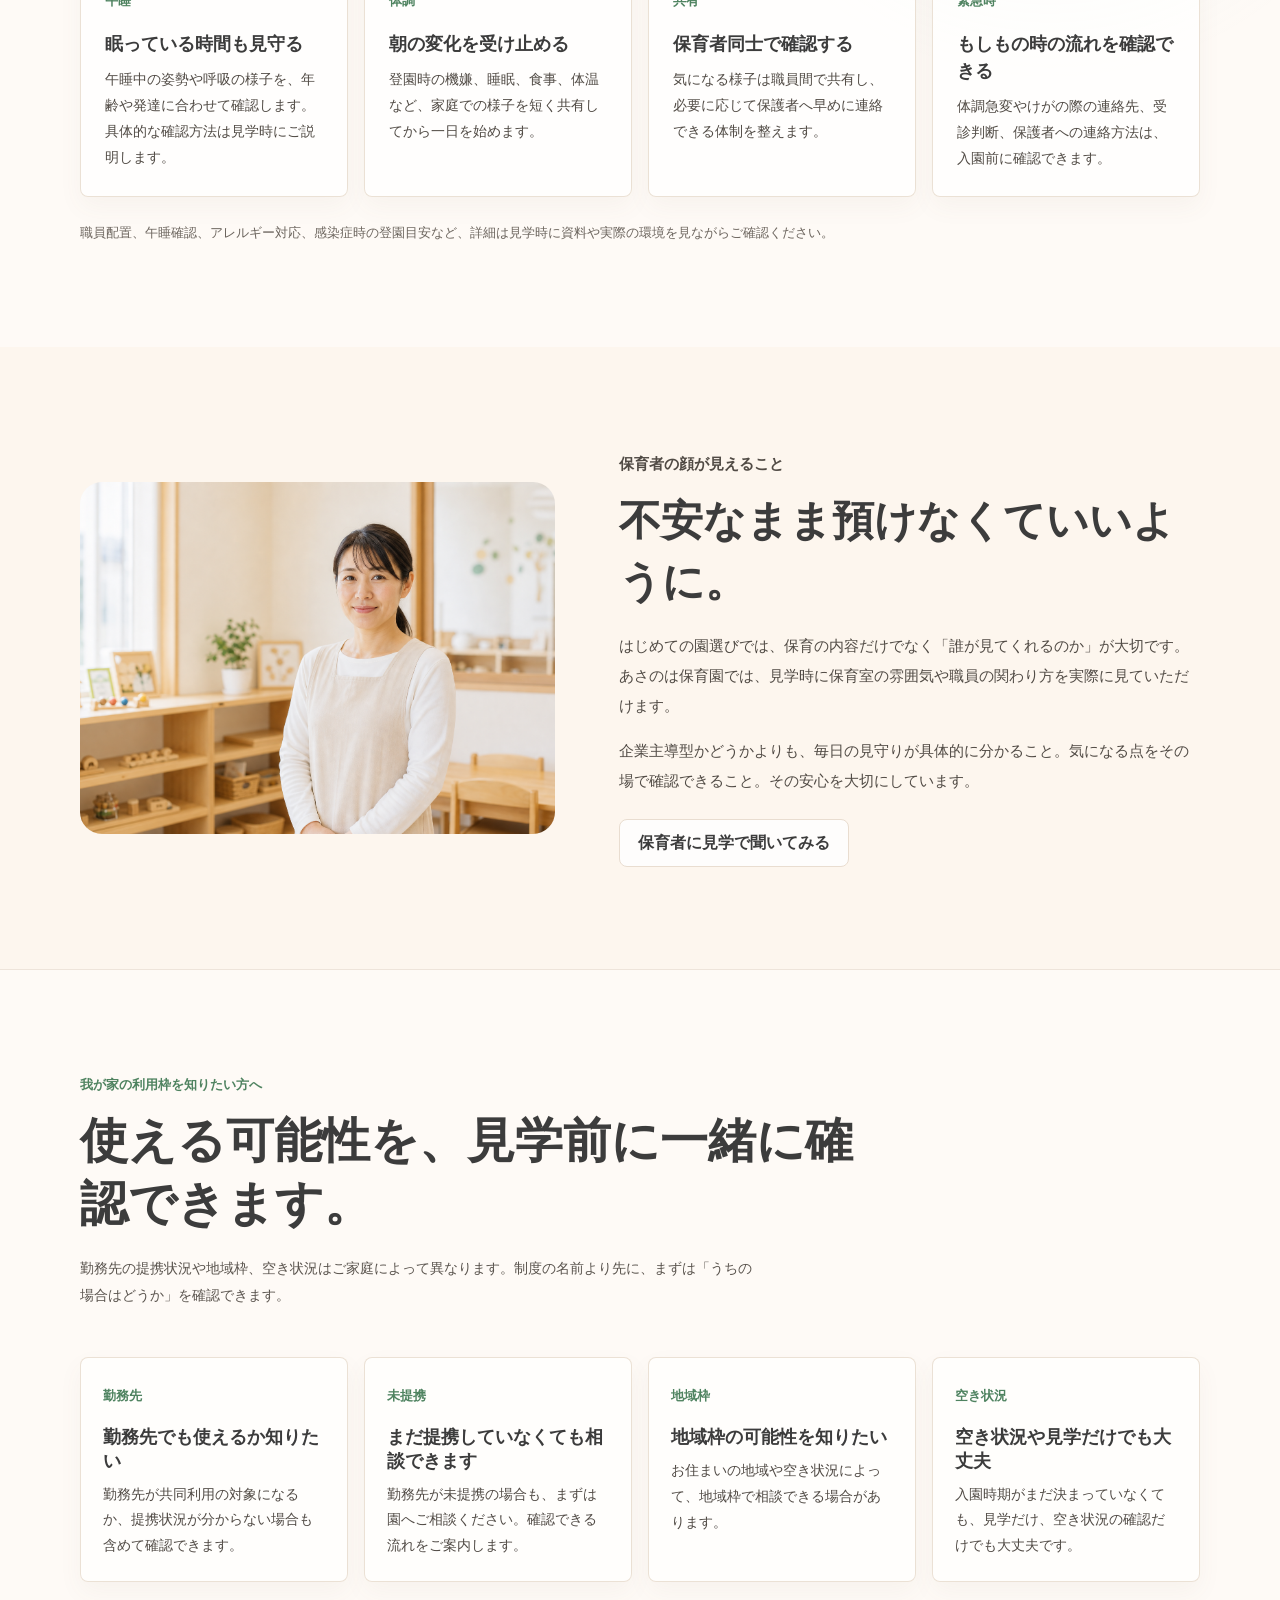
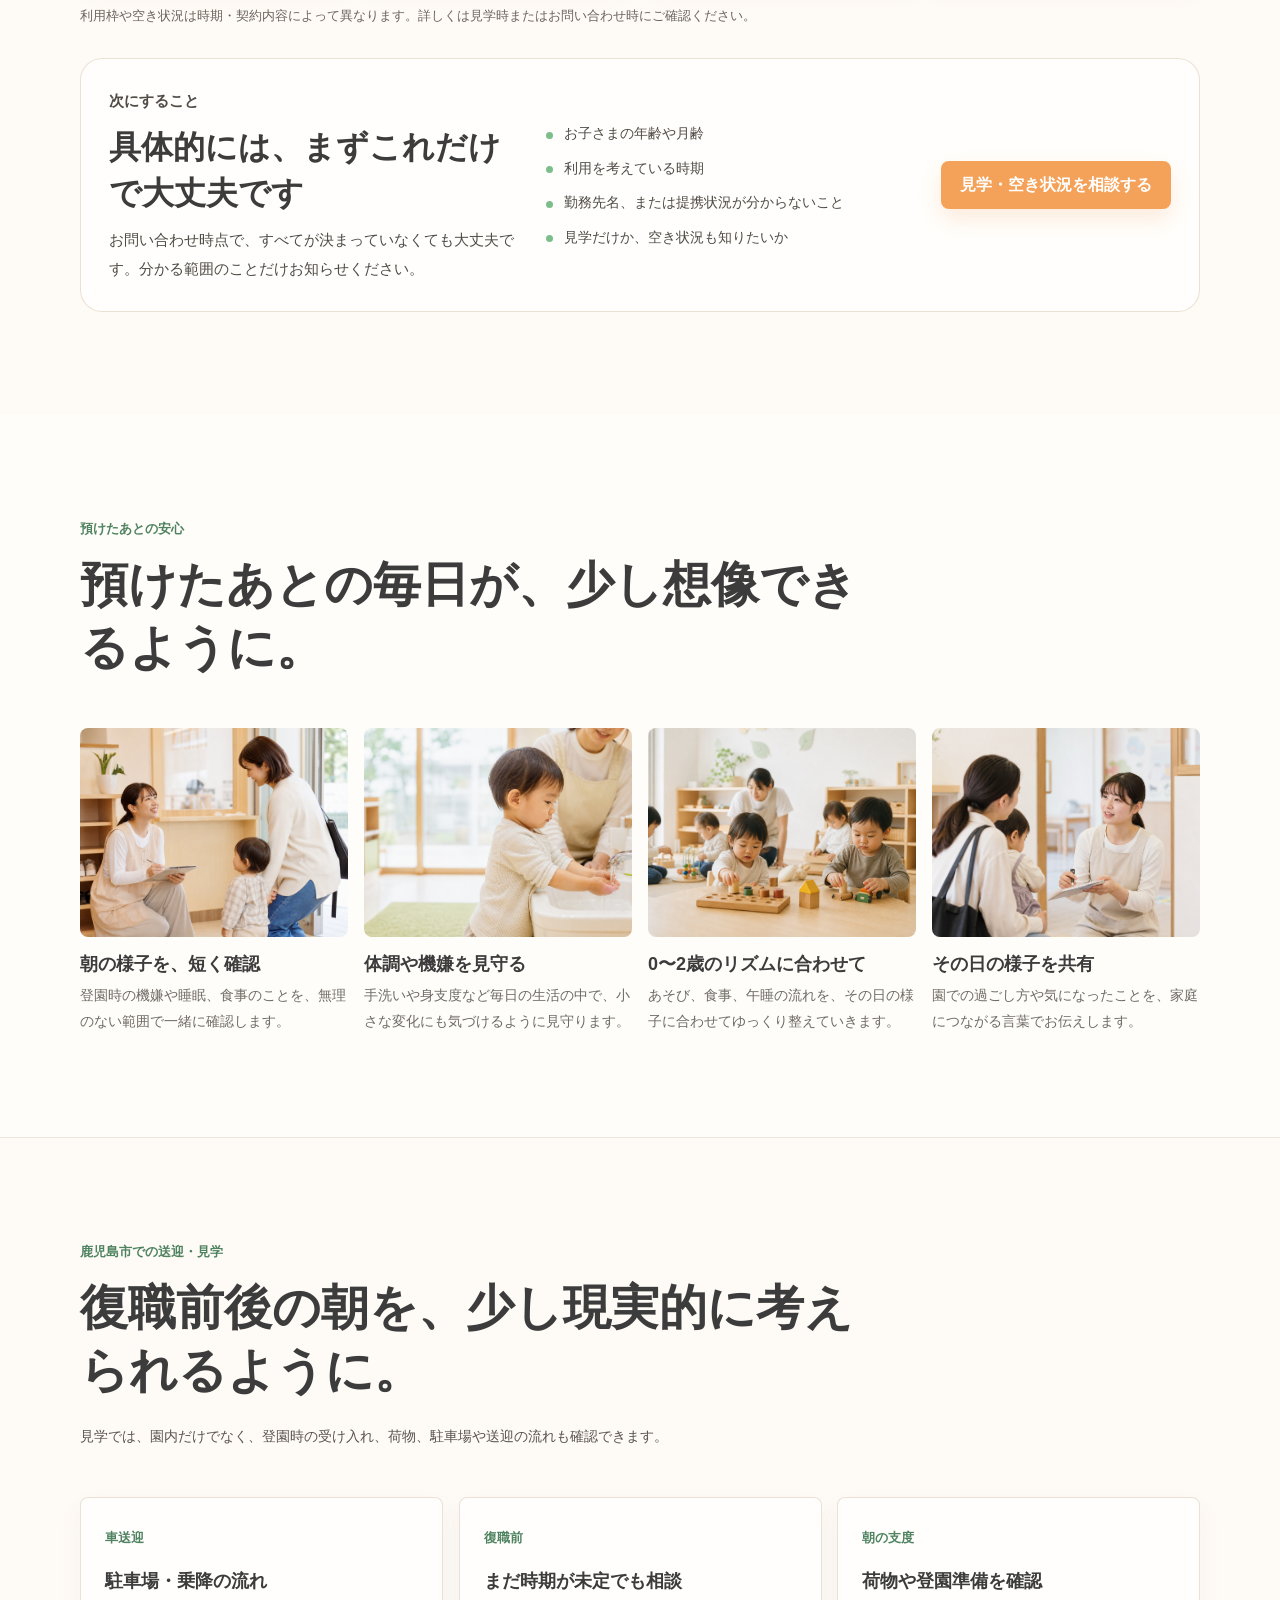
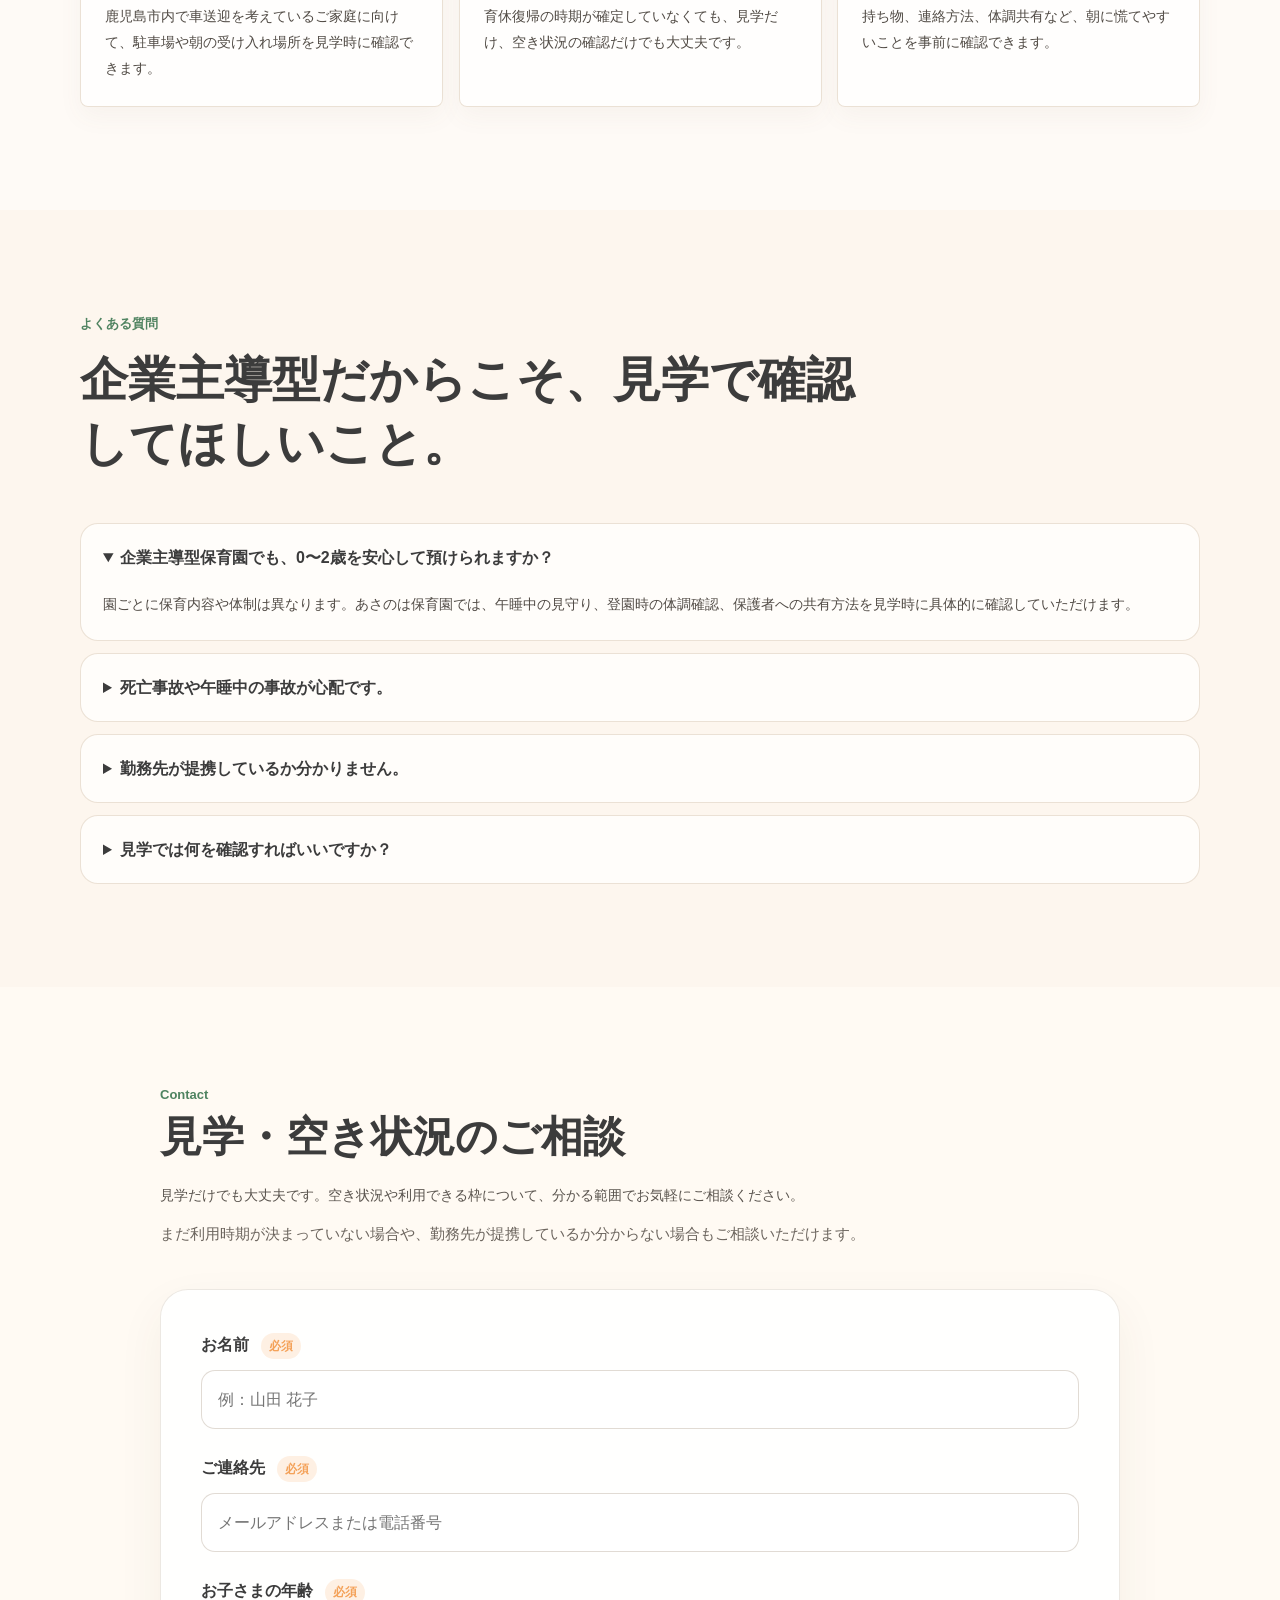
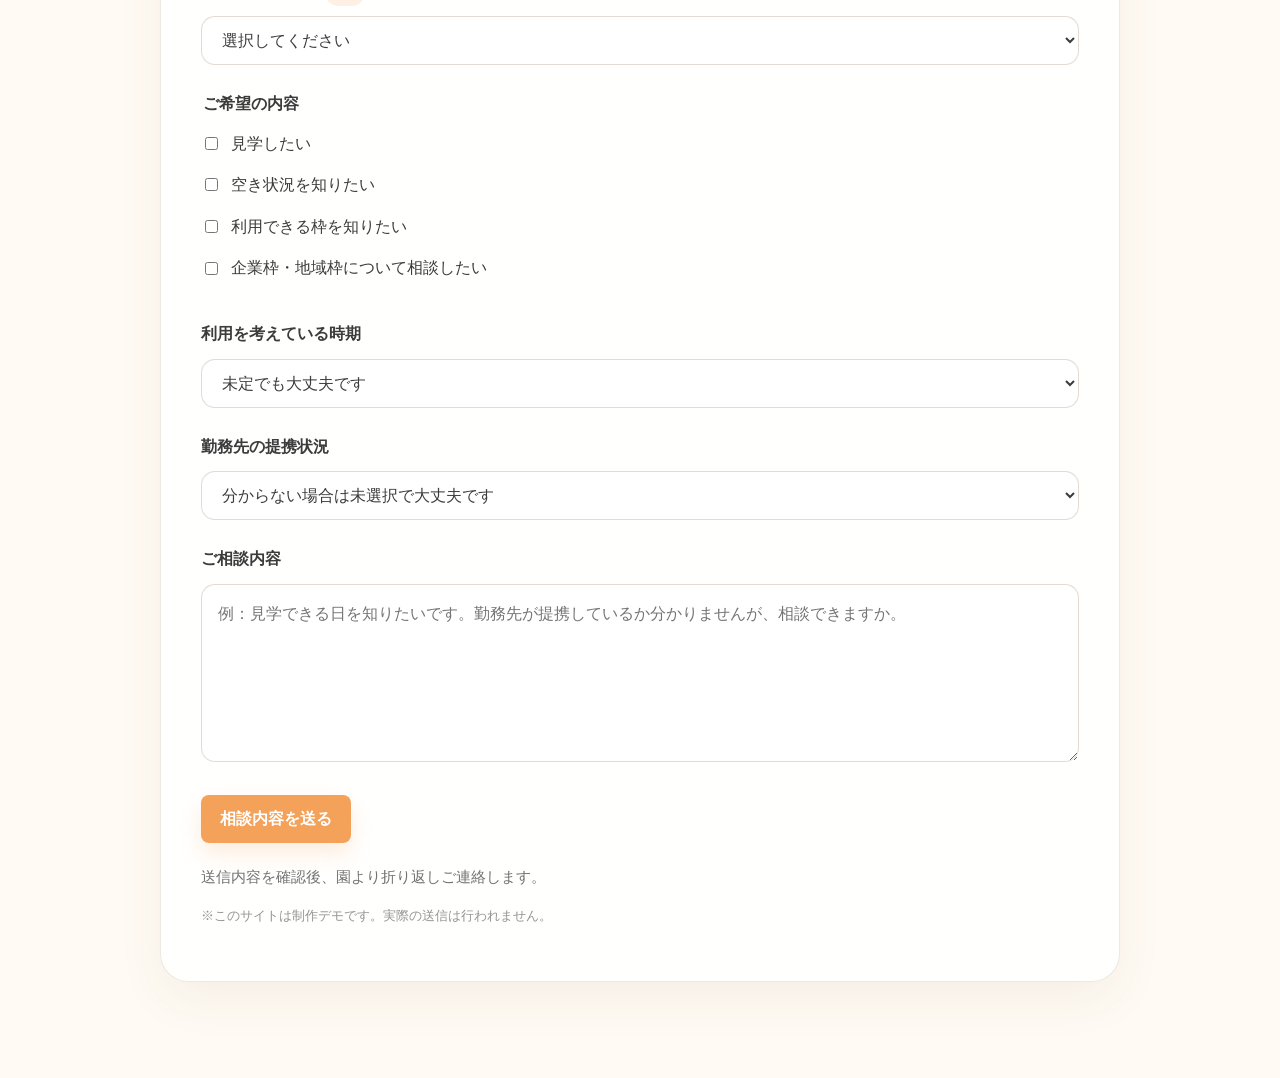
==== commit f6d54cbc: "Improve mobile CTA and Instagram flow" ====
--- a/docs/index.html
+++ b/docs/index.html
@@ -22,10 +22,10 @@
 
       <nav class="global-nav" id="global-nav" data-nav aria-label="グローバルナビゲーション">
         <a href="#safety">安全への取り組み</a>
+        <a class="nav-instagram" href="#instagram">Instagram</a>
         <a href="#slots">利用枠の確認</a>
         <a href="#photos">日々の写真</a>
         <a href="#access">送迎・見学</a>
-        <a href="#instagram">Instagram</a>
         <a href="#faq">よくある質問</a>
         <a class="nav-cta" href="#contact">見学・空き状況を相談する</a>
       </nav>
@@ -43,7 +43,7 @@
             <a href="#contact" class="button button-primary">見学・空き状況を相談する</a>
             <a class="button quiet" href="#slots">我が家の利用枠を知りたい</a>
           </div>
-          <p class="hero-social text-run-in"><a href="#instagram">Instagramで日々の様子を確認できます</a></p>
+          <p class="hero-social text-run-in"><a href="#instagram">Instagramで園の様子を見る</a></p>
         </div>
 
         <div class="hero-world hero-visual hero-mark-float" aria-label="正式マークの中で切り替わる園の日常写真">
@@ -64,6 +64,32 @@
           </div>
         </div>
         <div class="hero-scroll-cue" aria-hidden="true"></div>
+      </section>
+
+      <section class="instagram-section reveal" id="instagram" aria-labelledby="instagram-title">
+        <div class="instagram-copy reveal">
+          <p class="eyebrow">Instagramで確認したい方へ</p>
+          <h2 id="instagram-title">写真だけでなく、「日々の見守り」が分かる発信へ。</h2>
+          <p>スマホで園を探す保護者にとって、日々の様子が見えることは大きな安心材料です。あさのは保育園では、保育室の空気、生活リズム、先生の関わり方が伝わる発信を大切にします。</p>
+          <div class="instagram-actions" aria-label="Instagramと園生活の確認">
+            <a class="button instagram-button" href="#photos">Instagramで見る内容を確認する</a>
+            <a class="button quiet" href="#contact">見学で実際に確認する</a>
+          </div>
+        </div>
+        <div class="instagram-panel reveal" aria-label="Instagram投稿の掲載イメージ">
+          <div class="insta-card reveal">
+            <img src="./assets/images/hero-handwashing.png" alt="手洗いの様子">
+            <p>朝の身支度と手洗い</p>
+          </div>
+          <div class="insta-card reveal">
+            <img src="./assets/images/day-play.png" alt="保育室で遊ぶ子ども">
+            <p>0〜2歳のあそびと生活</p>
+          </div>
+          <div class="insta-card reveal">
+            <img src="./assets/images/daily-sharing.png" alt="保護者への共有の様子">
+            <p>お迎え時の共有</p>
+          </div>
+        </div>
       </section>
 
       <section class="hero-info-strip reveal" aria-label="あさのは保育園の概要">
@@ -271,29 +297,6 @@
         </div>
       </section>
 
-      <section class="instagram-section" id="instagram" aria-labelledby="instagram-title">
-        <div class="instagram-copy reveal">
-          <p class="eyebrow">Instagramで確認したい方へ</p>
-          <h2 id="instagram-title">写真だけでなく、「日々の見守り」が分かる発信へ。</h2>
-          <p>スマホで園を探す保護者にとって、日々の様子が見えることは大きな安心材料です。あさのは保育園では、保育室の空気、生活リズム、先生の関わり方が伝わる発信を大切にします。</p>
-          <a class="button quiet" href="#photos">日々の写真を見る</a>
-        </div>
-        <div class="instagram-panel reveal" aria-label="Instagram投稿の掲載イメージ">
-          <div class="insta-card reveal">
-            <img src="./assets/images/hero-handwashing.png" alt="手洗いの様子">
-            <p>朝の身支度と手洗い</p>
-          </div>
-          <div class="insta-card reveal">
-            <img src="./assets/images/day-play.png" alt="保育室で遊ぶ子ども">
-            <p>0〜2歳のあそびと生活</p>
-          </div>
-          <div class="insta-card reveal">
-            <img src="./assets/images/daily-sharing.png" alt="保護者への共有の様子">
-            <p>お迎え時の共有</p>
-          </div>
-        </div>
-      </section>
-
       <section class="faq-section" id="faq" aria-labelledby="faq-title">
         <div class="section-heading reveal">
           <p class="eyebrow">よくある質問</p>
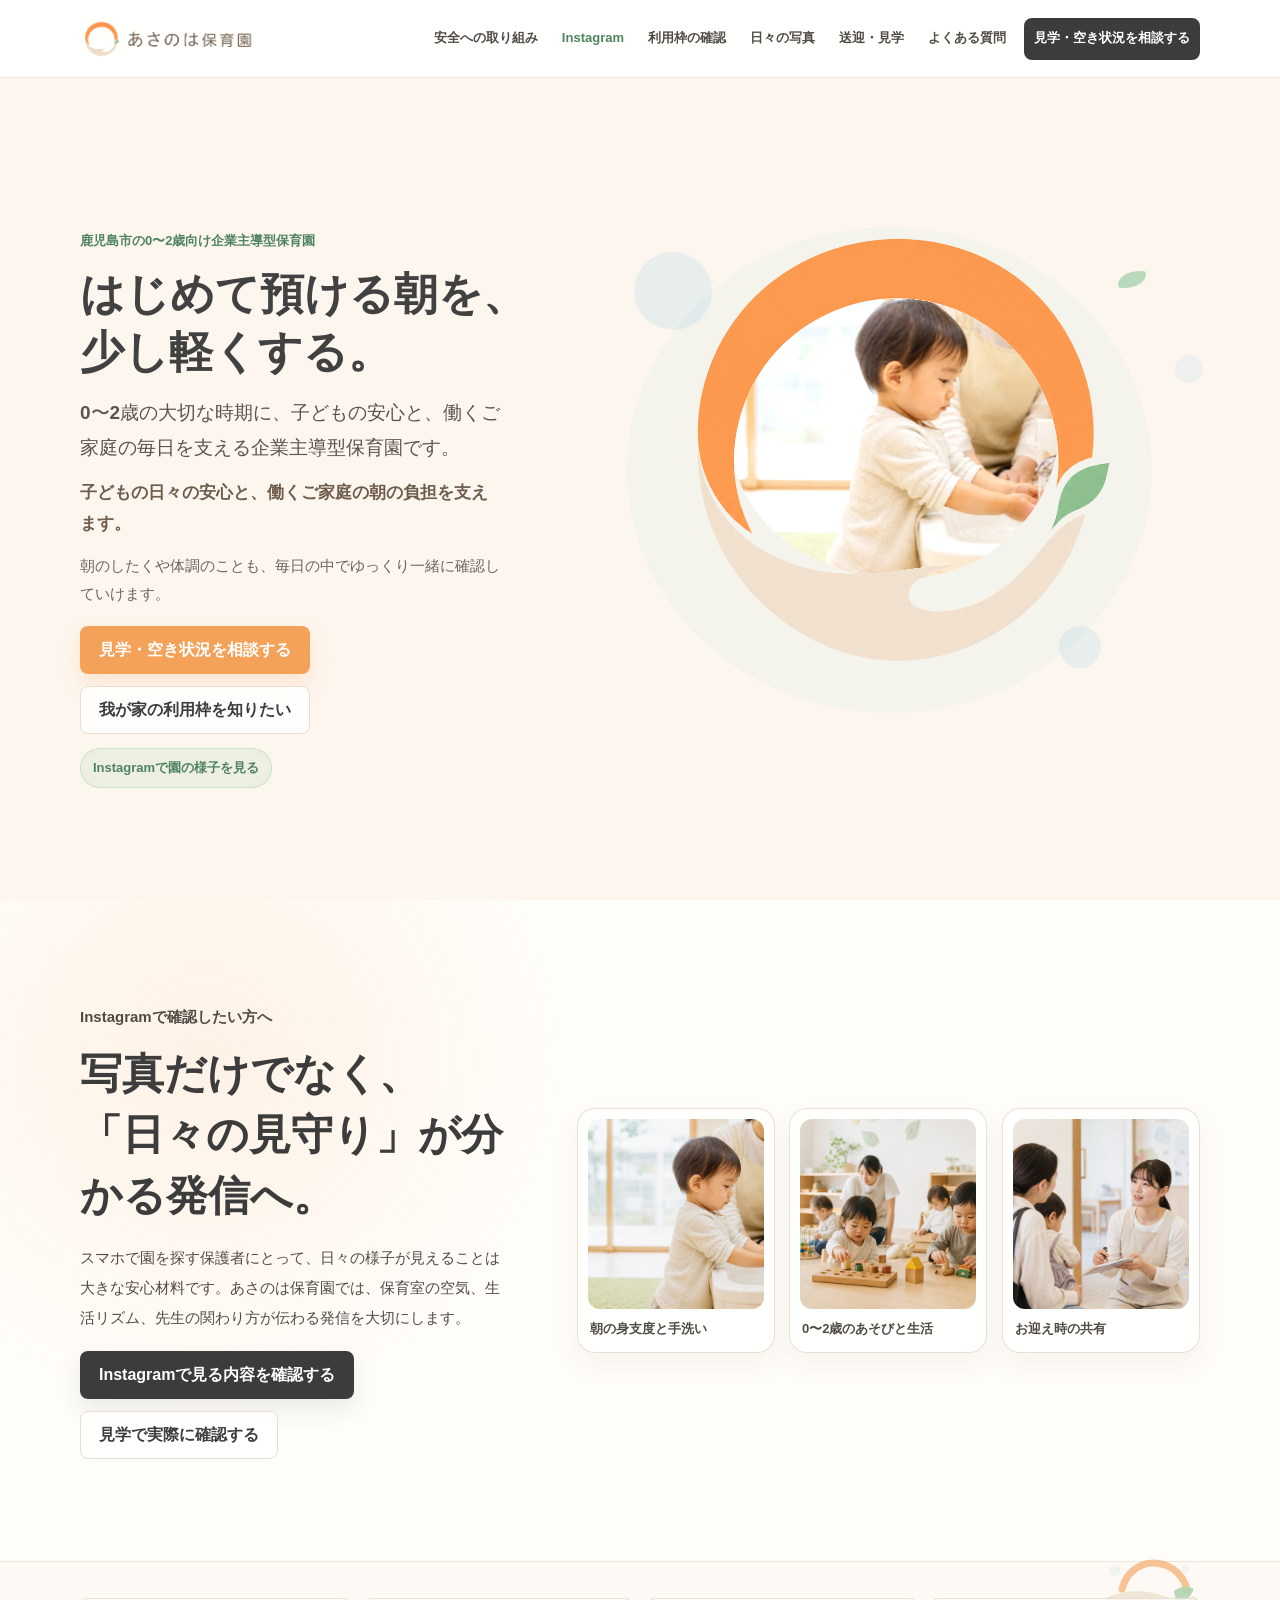
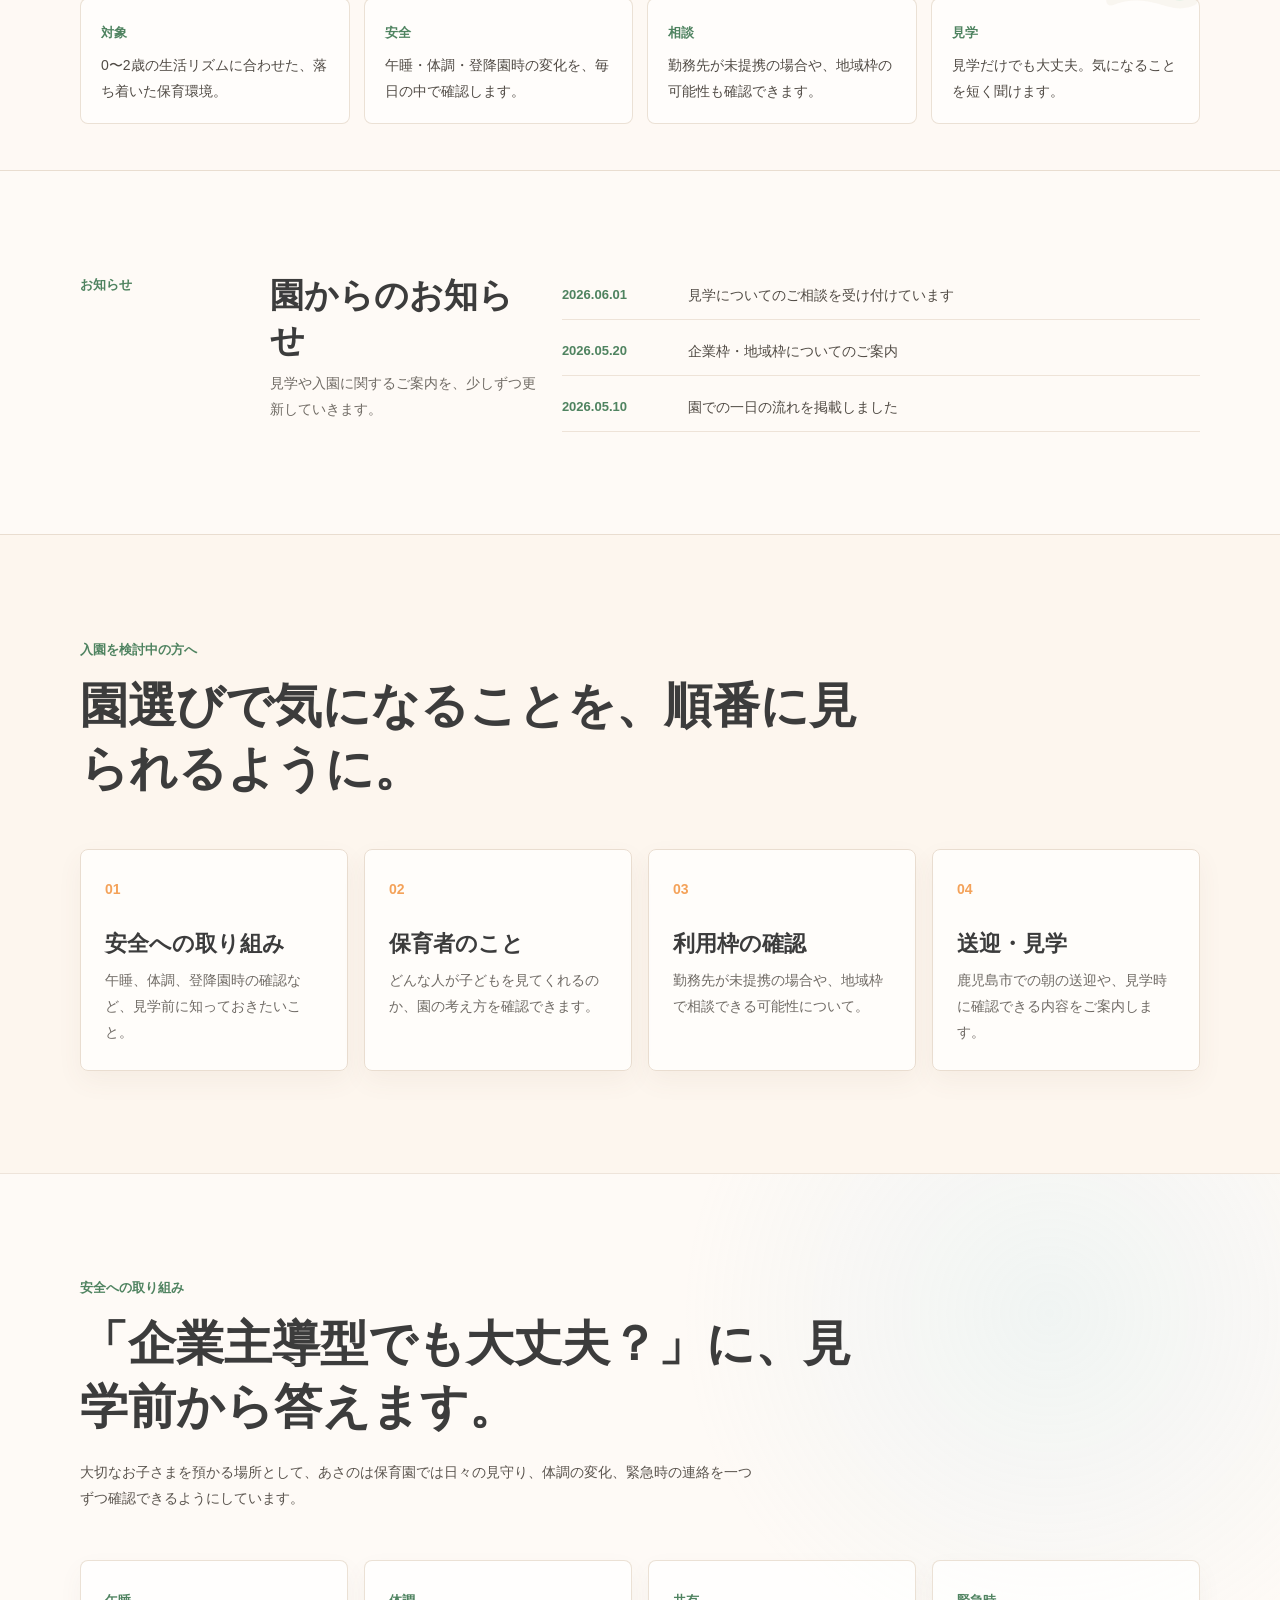
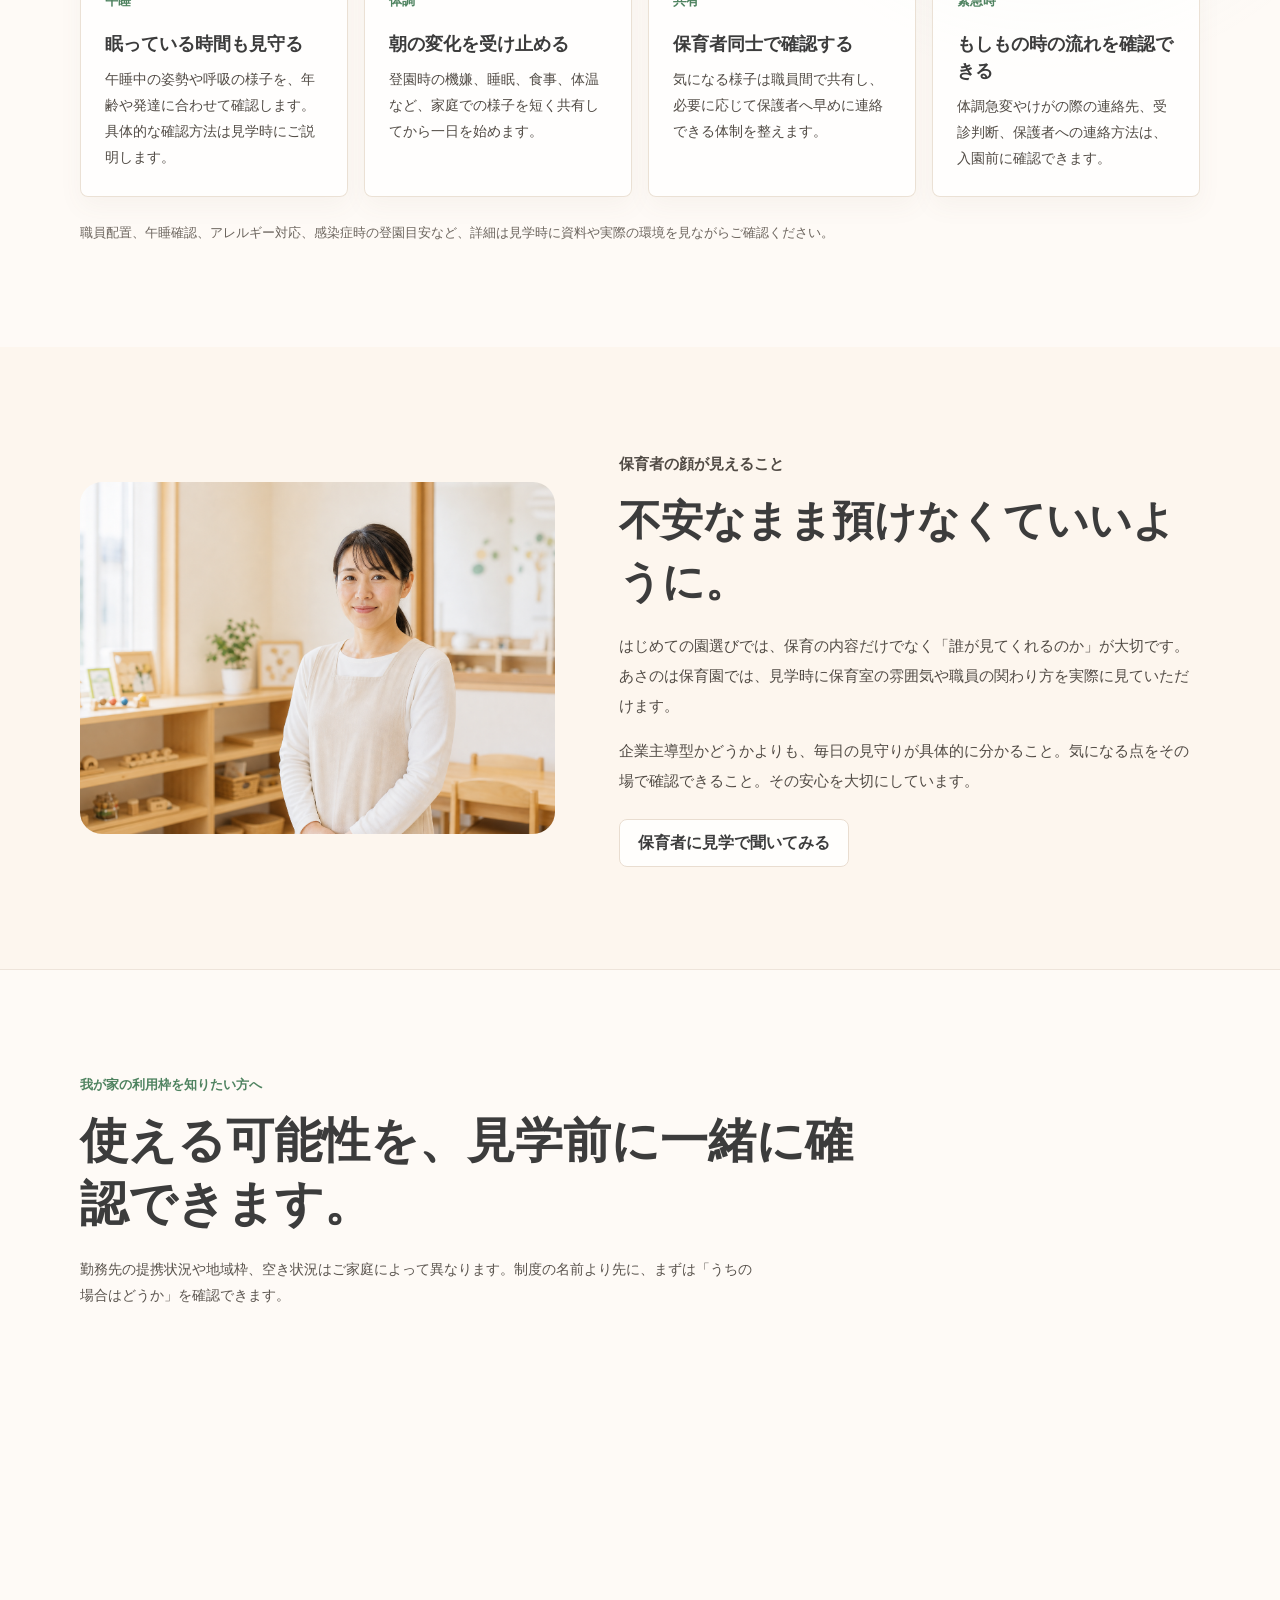
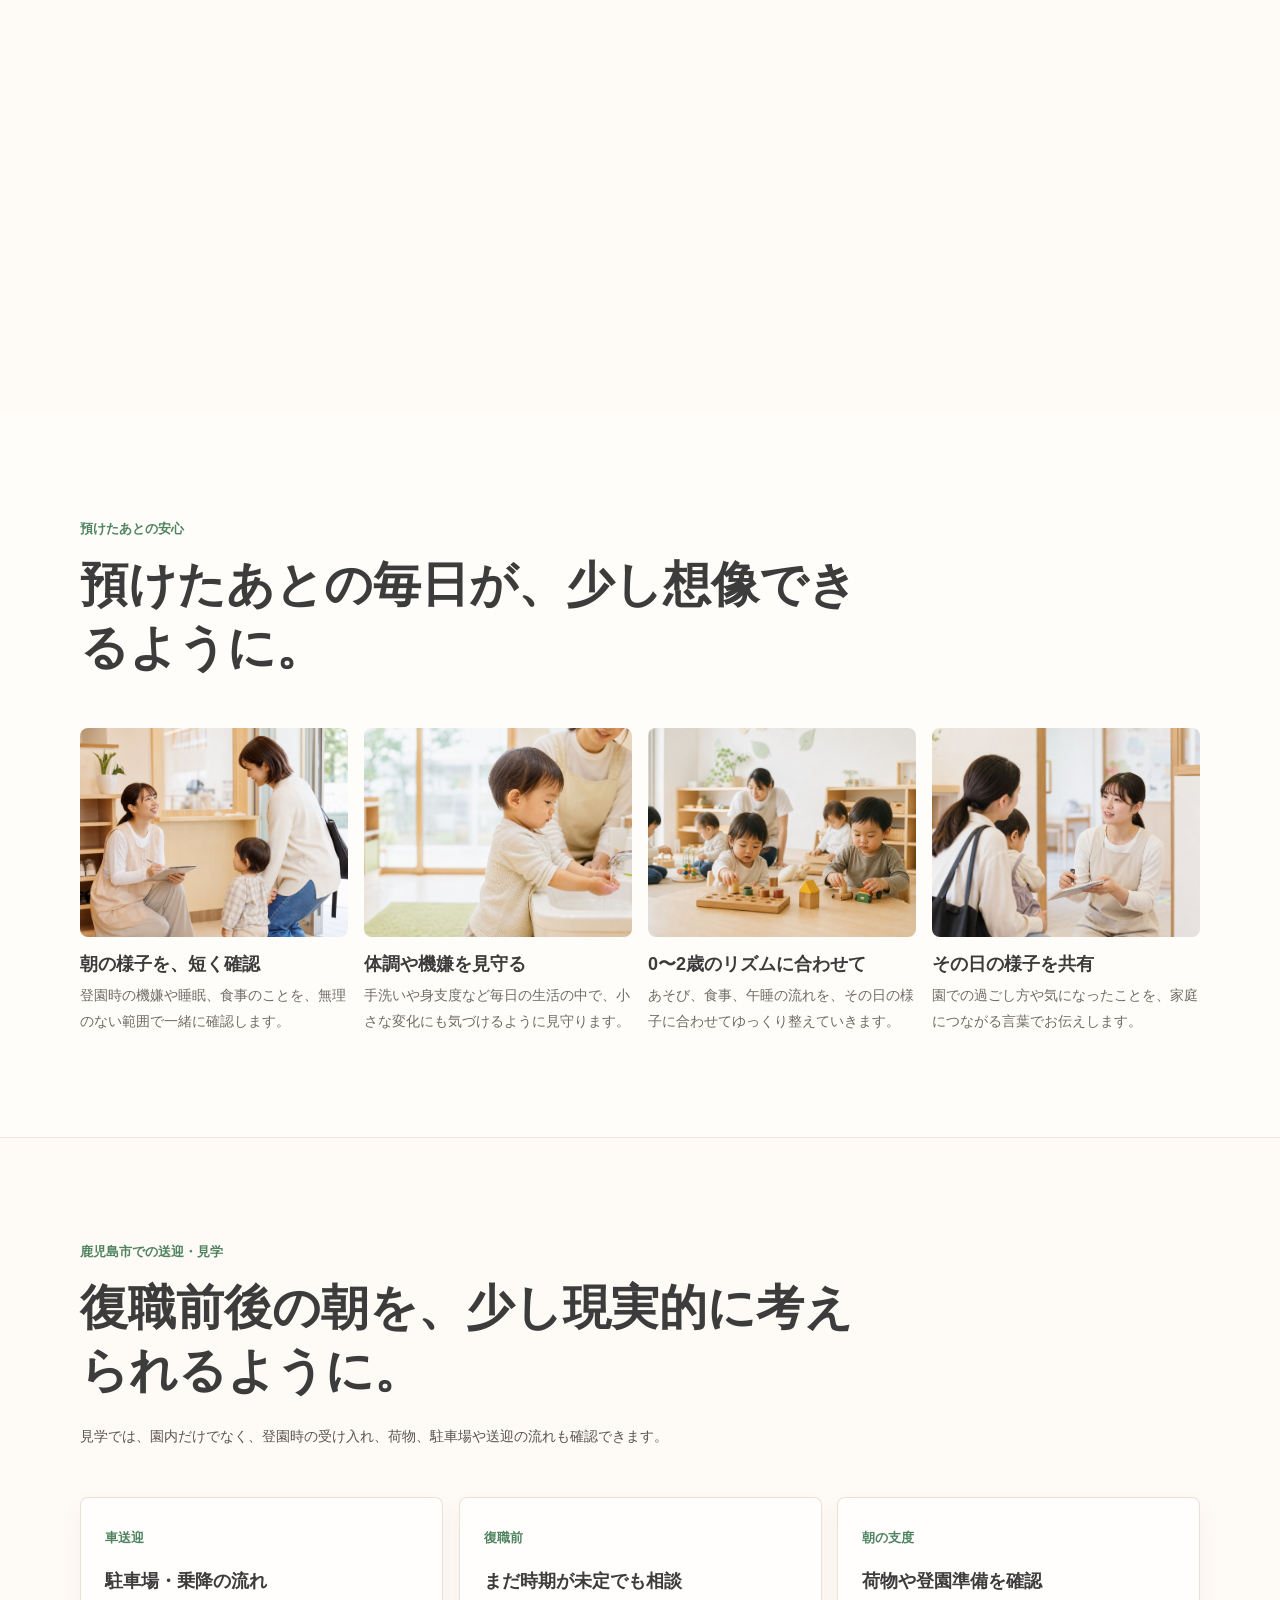
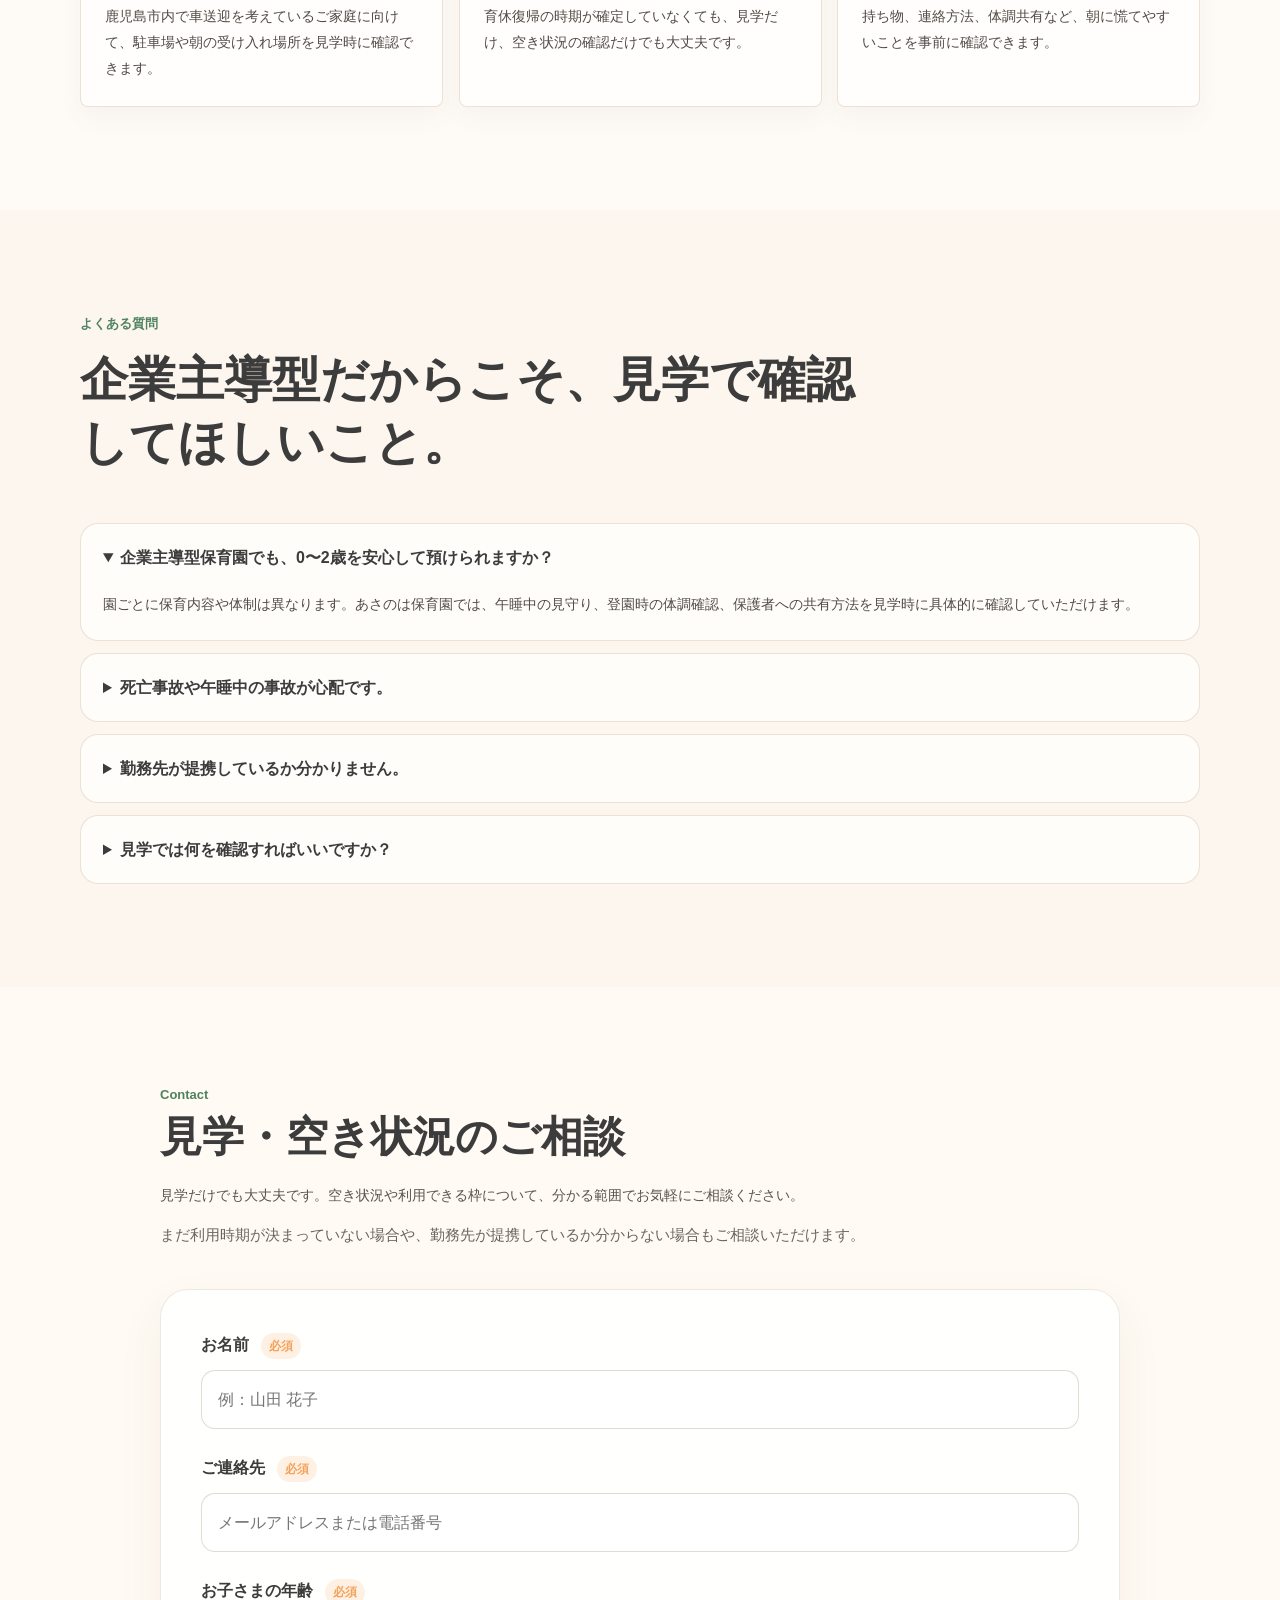
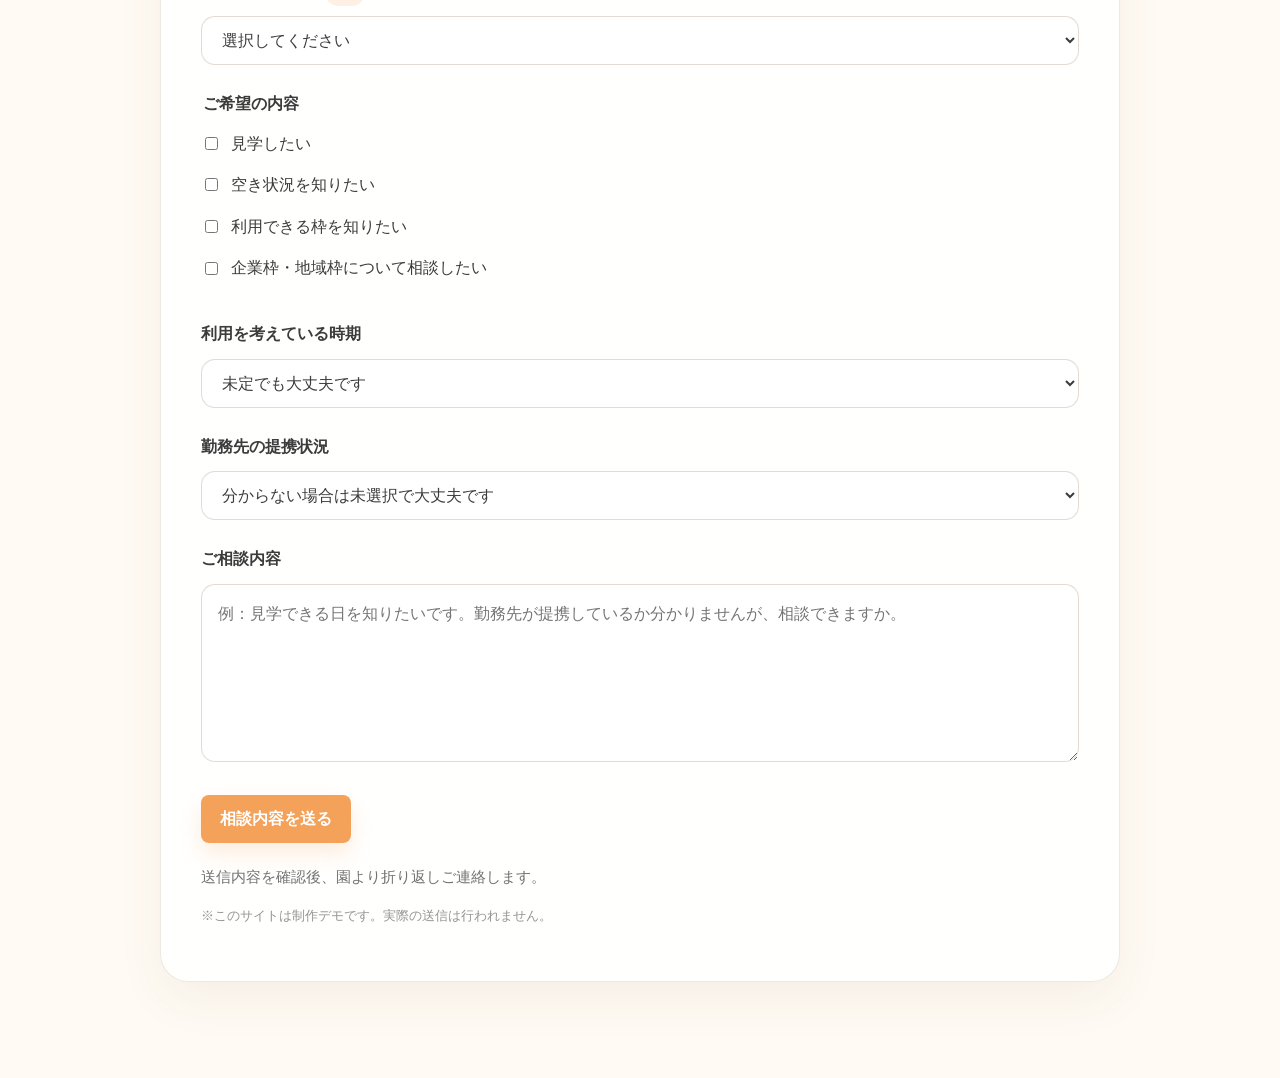
==== commit c3c74d5f: "Unify section motion behavior" ====
--- a/docs/index.html
+++ b/docs/index.html
@@ -71,7 +71,7 @@
           <p class="eyebrow">Instagramで確認したい方へ</p>
           <h2 id="instagram-title">写真だけでなく、「日々の見守り」が分かる発信へ。</h2>
           <p>スマホで園を探す保護者にとって、日々の様子が見えることは大きな安心材料です。あさのは保育園では、保育室の空気、生活リズム、先生の関わり方が伝わる発信を大切にします。</p>
-          <div class="instagram-actions" aria-label="Instagramと園生活の確認">
+          <div class="instagram-actions reveal" aria-label="Instagramと園生活の確認">
             <a class="button instagram-button" href="#photos">Instagramで見る内容を確認する</a>
             <a class="button quiet" href="#contact">見学で実際に確認する</a>
           </div>
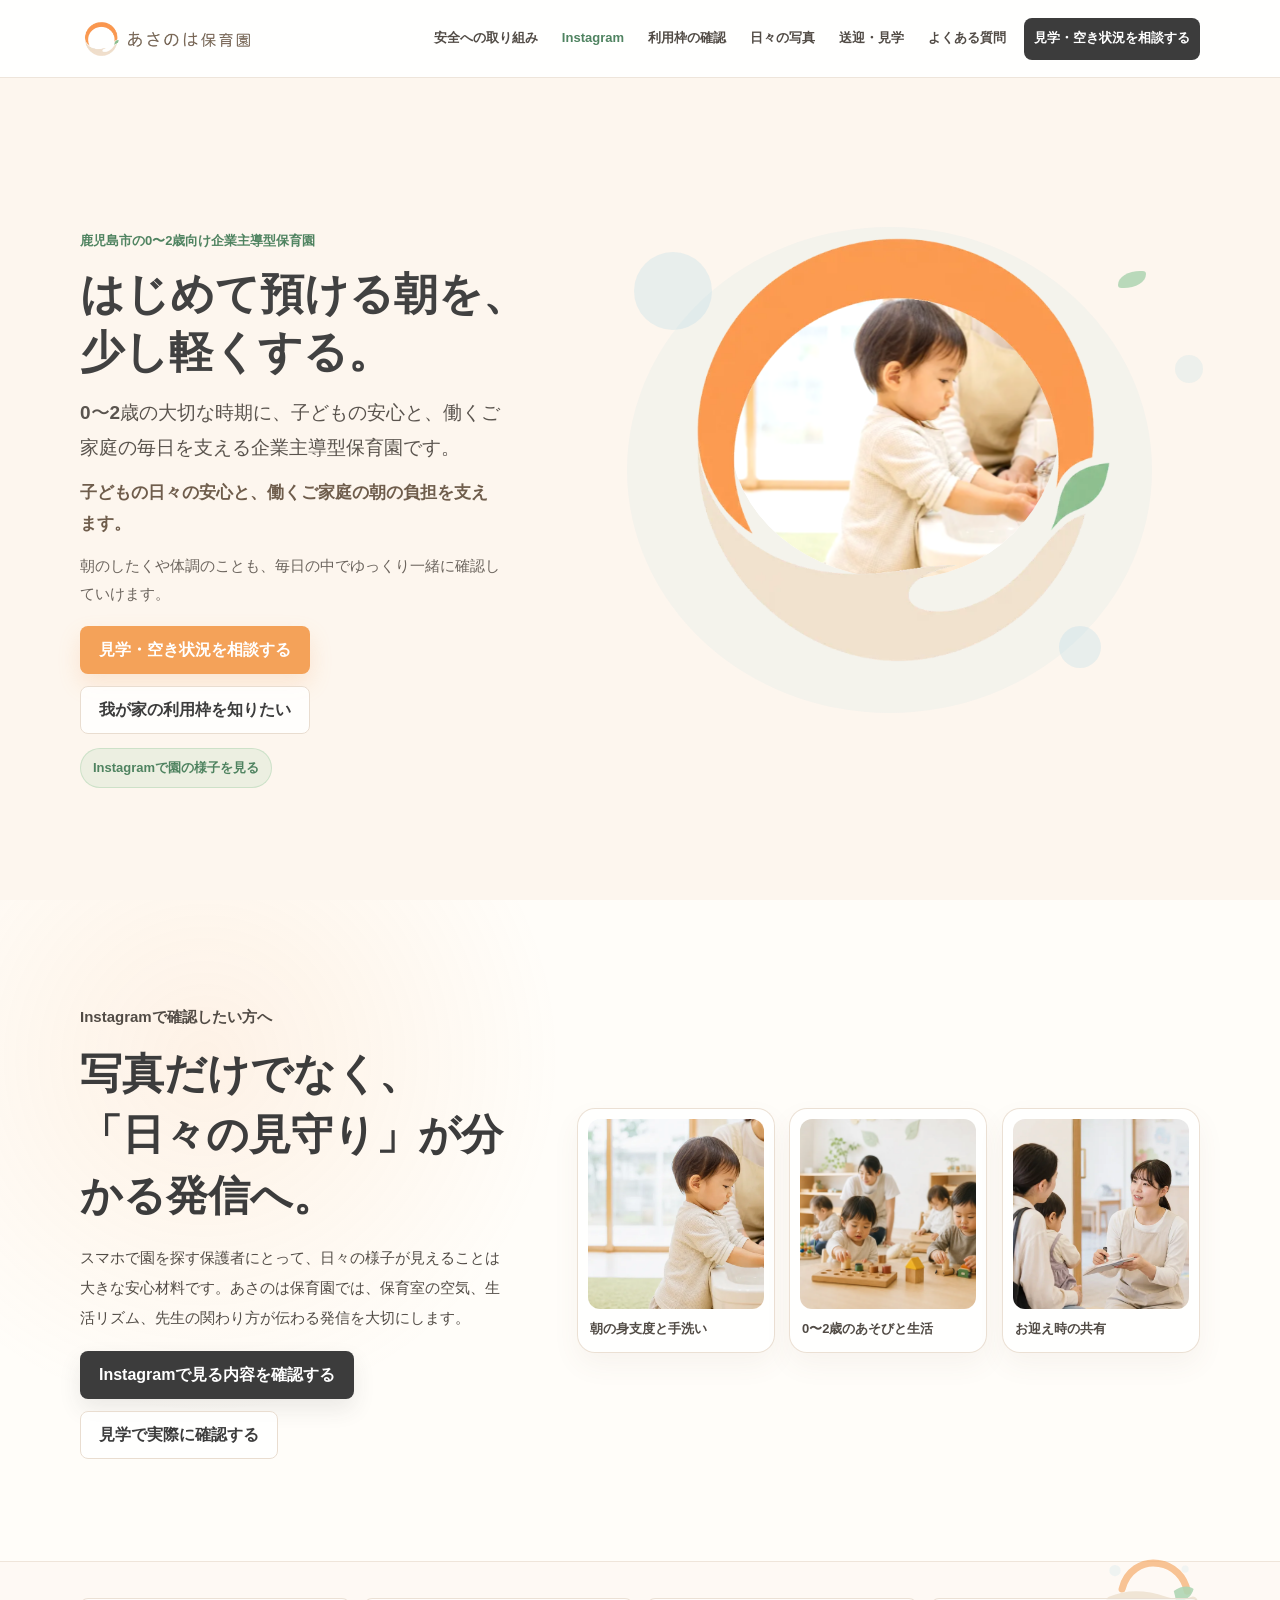
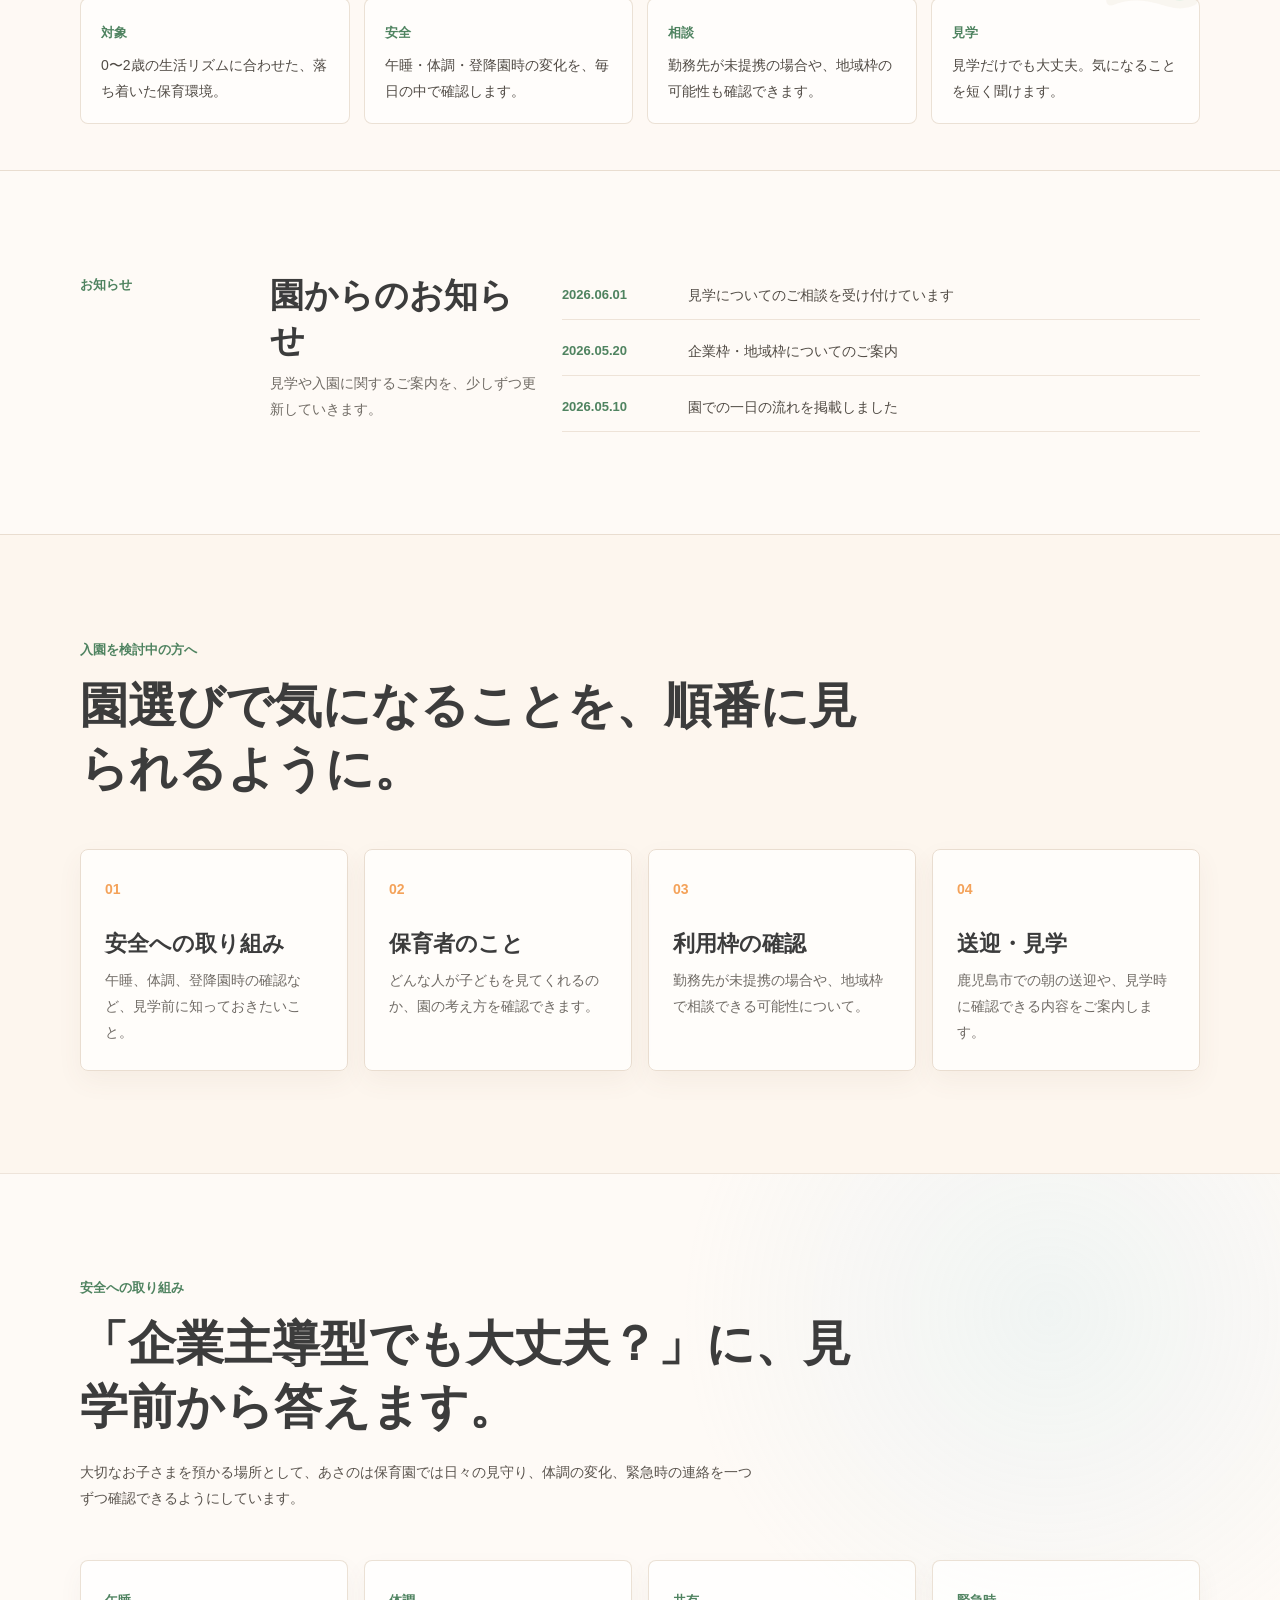
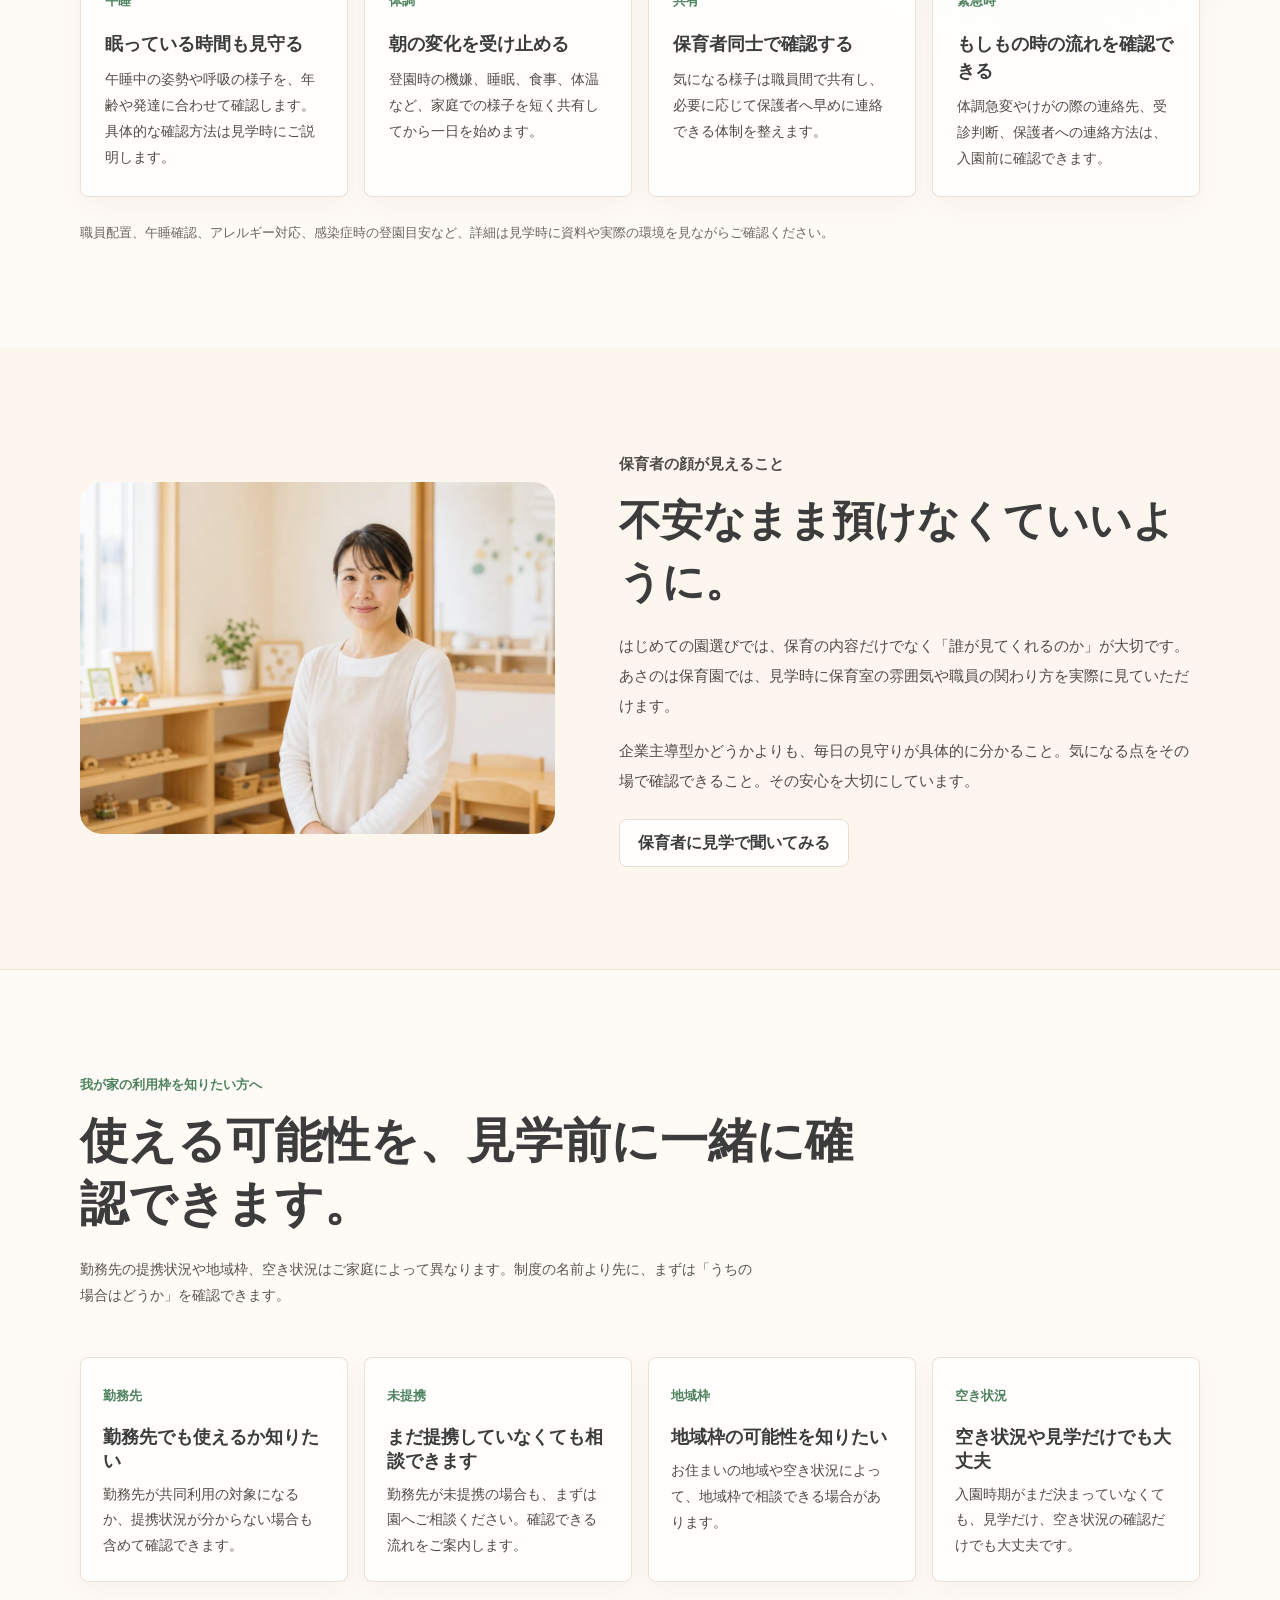
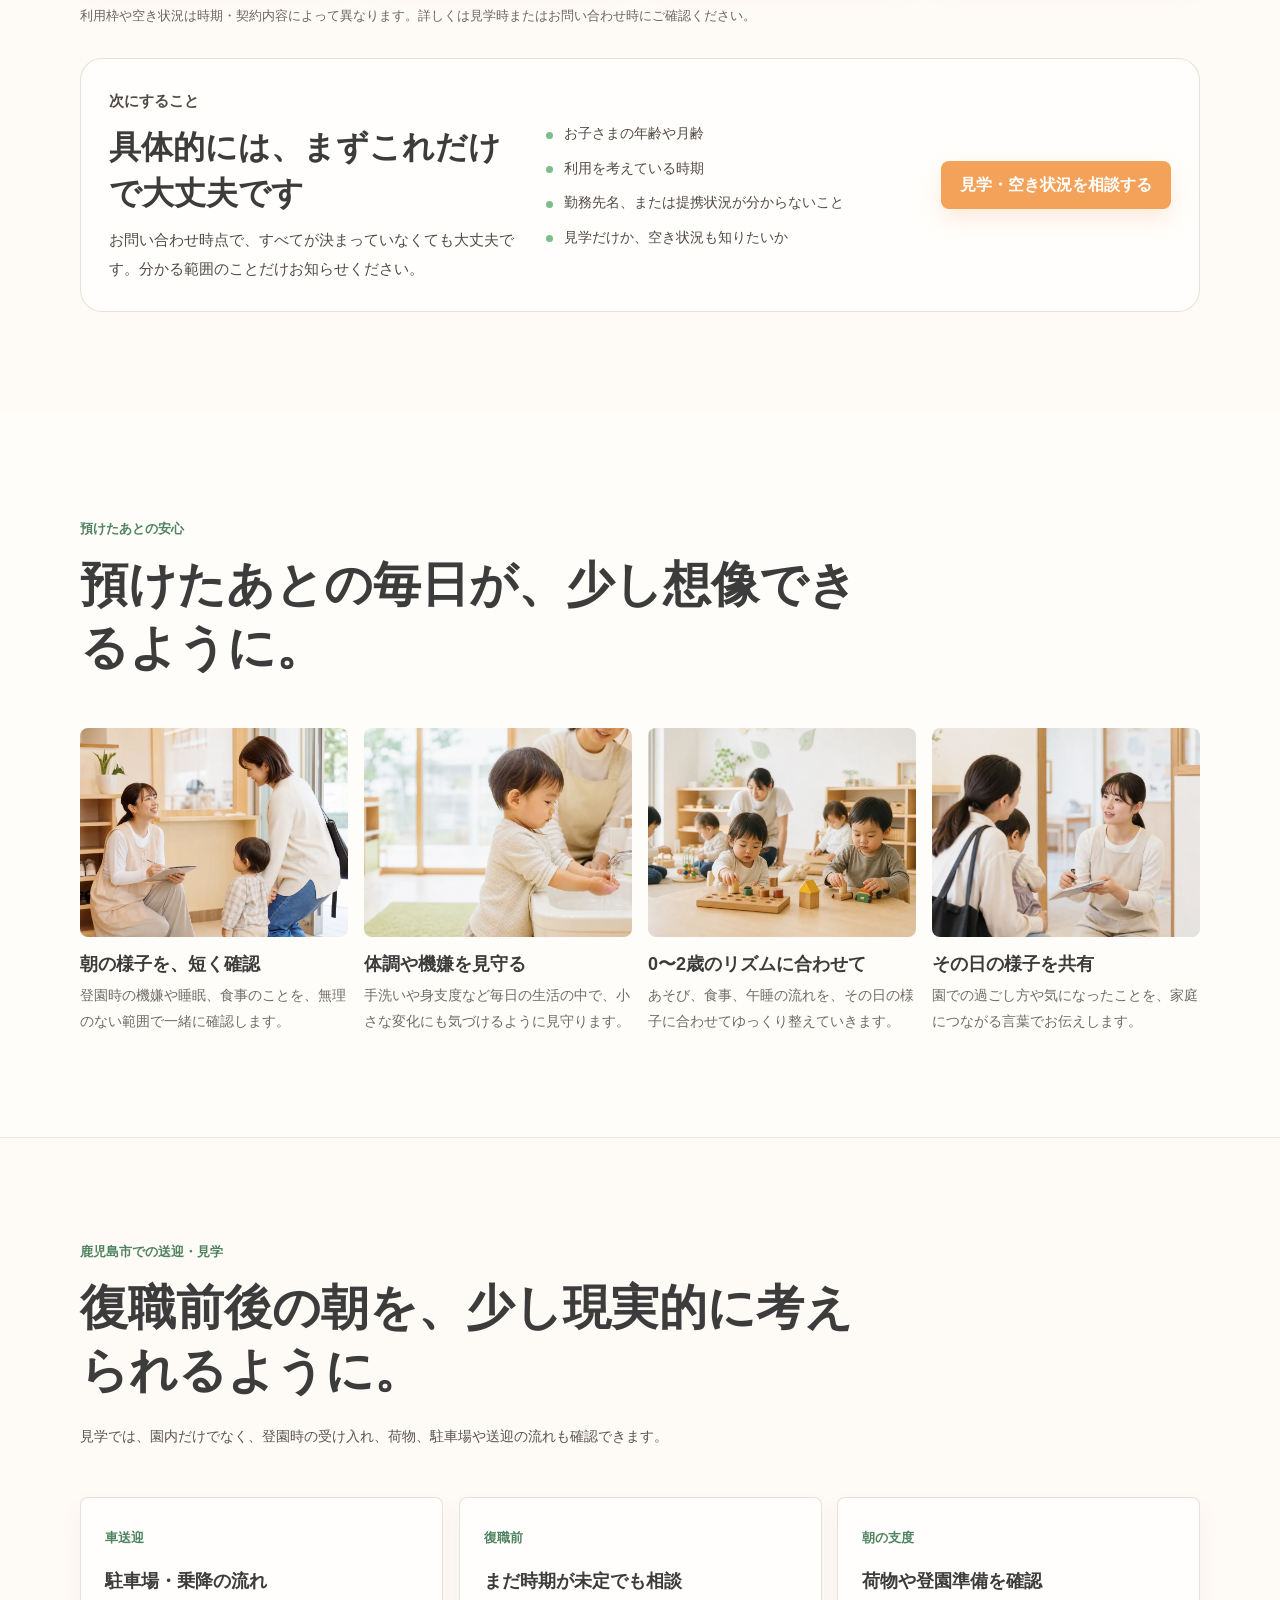
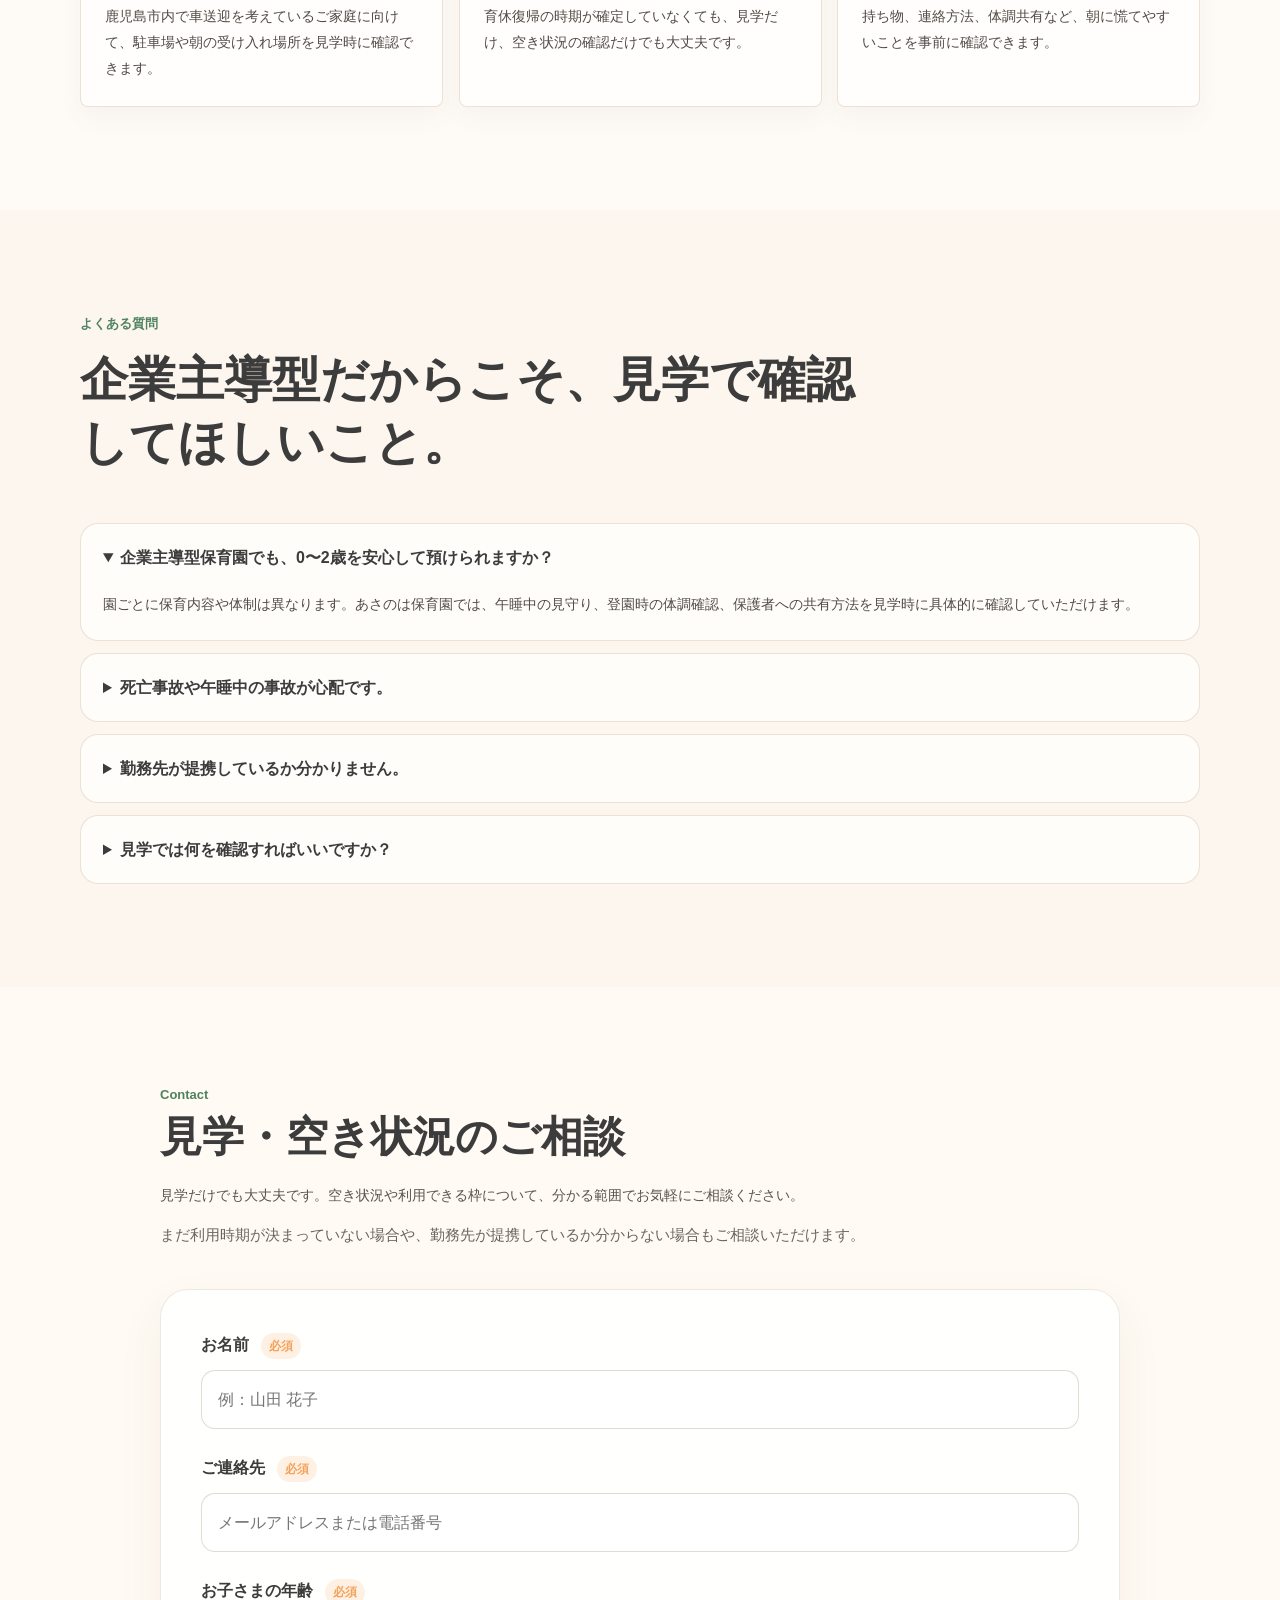
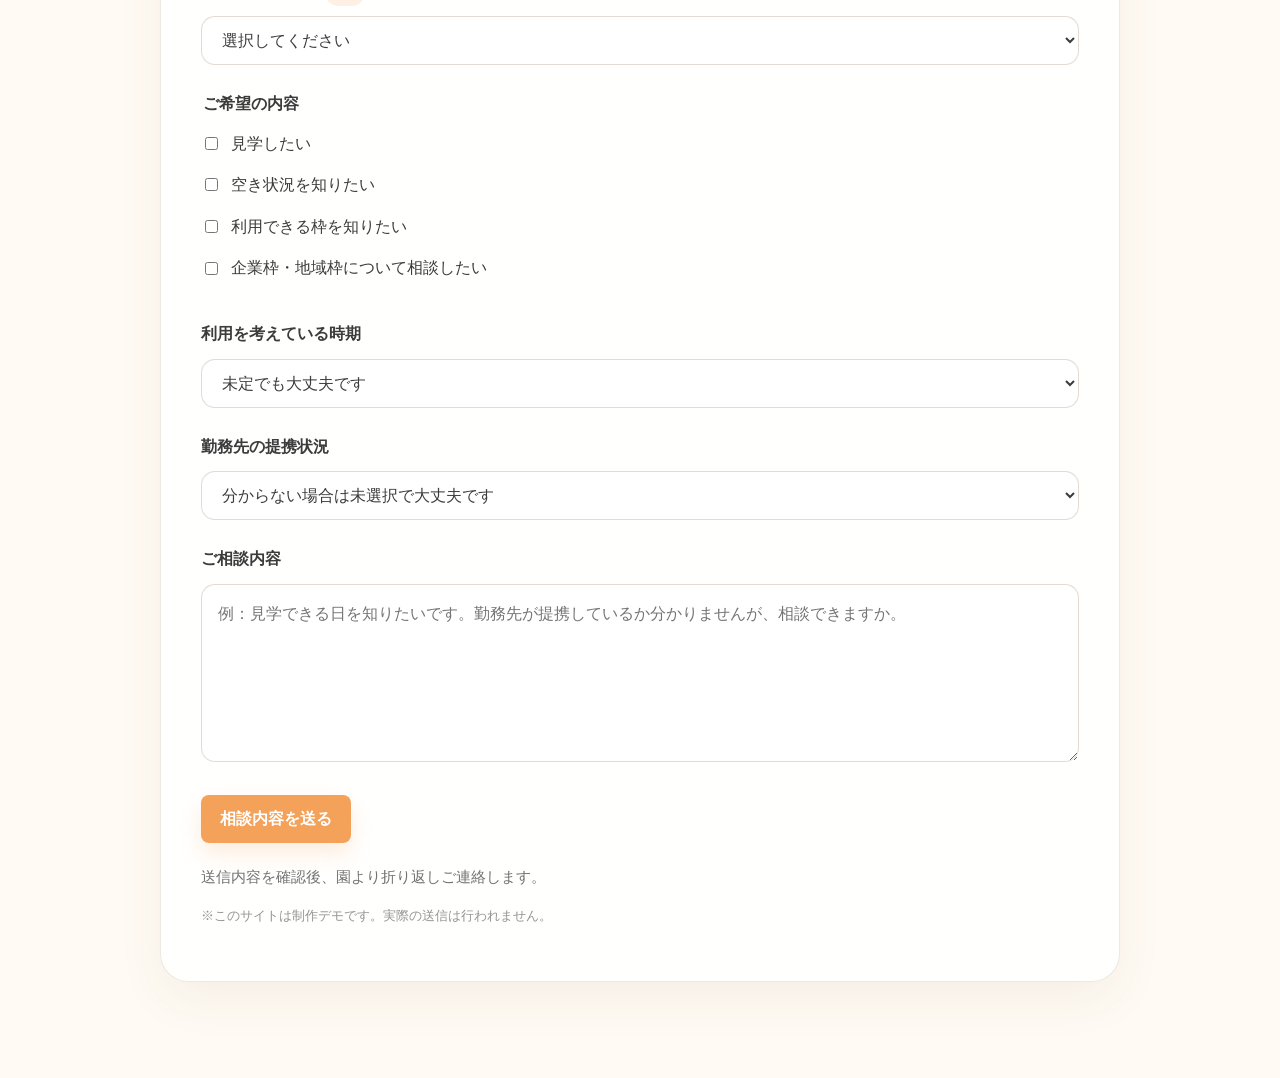
==== commit 25c1114a: "Optimize assets and anchor offsets" ====
--- a/docs/index.html
+++ b/docs/index.html
@@ -5,13 +5,13 @@
     <meta name="viewport" content="width=device-width, initial-scale=1">
     <title>あさのは保育園 | 鹿児島市の企業主導型保育園</title>
     <meta name="description" content="鹿児島市のあさのは保育園は、0〜2歳の大切な時期に、子どもの安心と働くご家庭の毎日を支える企業主導型保育園です。見学・空き状況・利用枠について相談できます。">
-    <link rel="icon" type="image/png" href="./assets/logo/logo-mark-transparent.png">
+    <link rel="icon" type="image/png" href="./assets/optimized/favicon.png">
     <link rel="stylesheet" href="./style.css?v=trust-complete">
   </head>
   <body>
     <header class="site-header" data-header>
       <a class="site-logo" href="#top" aria-label="あさのは保育園 トップへ">
-        <img class="header-logo-image" src="./assets/logo/logo-horizontal-transparent.png" alt="あさのは保育園">
+        <img class="header-logo-image" src="./assets/optimized/logo-horizontal.webp" alt="あさのは保育園">
       </a>
 
       <button class="nav-toggle" type="button" aria-expanded="false" aria-controls="global-nav" data-nav-toggle>
@@ -54,12 +54,12 @@
             <span class="hero-leaf-drift floating-leaf" aria-hidden="true"></span>
             <div class="hero-mark-inner">
               <div class="mark-photo-window">
-                <img class="is-active" src="./assets/images/hero-handwashing.png" alt="">
-                <img src="./assets/images/day-play.png" alt="">
-                <img src="./assets/images/visit-consultation.png" alt="">
-                <img src="./assets/images/day-play.png" alt="">
+                <img class="is-active" src="./assets/optimized/hero-handwashing.webp" alt="">
+                <img src="./assets/optimized/day-play.webp" alt="">
+                <img src="./assets/optimized/visit-consultation.webp" alt="">
+                <img src="./assets/optimized/day-play.webp" alt="">
               </div>
-              <img class="mark-frame" src="./assets/logo/logo-mark.png" alt="" aria-hidden="true">
+              <img class="mark-frame" src="./assets/optimized/logo-mark.webp" alt="" aria-hidden="true">
             </div>
           </div>
         </div>
@@ -78,15 +78,15 @@
         </div>
         <div class="instagram-panel reveal" aria-label="Instagram投稿の掲載イメージ">
           <div class="insta-card reveal">
-            <img src="./assets/images/hero-handwashing.png" alt="手洗いの様子">
+            <img src="./assets/optimized/hero-handwashing.webp" alt="手洗いの様子">
             <p>朝の身支度と手洗い</p>
           </div>
           <div class="insta-card reveal">
-            <img src="./assets/images/day-play.png" alt="保育室で遊ぶ子ども">
+            <img src="./assets/optimized/day-play.webp" alt="保育室で遊ぶ子ども">
             <p>0〜2歳のあそびと生活</p>
           </div>
           <div class="insta-card reveal">
-            <img src="./assets/images/daily-sharing.png" alt="保護者への共有の様子">
+            <img src="./assets/optimized/daily-sharing.webp" alt="保護者への共有の様子">
             <p>お迎え時の共有</p>
           </div>
         </div>
@@ -187,7 +187,7 @@
 
       <section class="staff-section" id="staff" aria-labelledby="staff-title">
         <div class="staff-visual reveal">
-          <img src="./assets/images/director-message.png" alt="あさのは保育園の保育者">
+          <img src="./assets/optimized/director-message.webp" alt="あさのは保育園の保育者">
         </div>
         <div class="staff-message reveal">
           <p class="eyebrow">保育者の顔が見えること</p>
@@ -250,22 +250,22 @@
         </div>
         <div class="photo-grid">
           <article class="photo-card reveal">
-            <img src="./assets/images/visit-consultation.png" alt="登園時に保育者と保護者が子どもの様子を話している場面">
+            <img src="./assets/optimized/visit-consultation.webp" alt="登園時に保育者と保護者が子どもの様子を話している場面">
             <h3>朝の様子を、短く確認</h3>
             <p>登園時の機嫌や睡眠、食事のことを、無理のない範囲で一緒に確認します。</p>
           </article>
           <article class="photo-card reveal" id="day">
-            <img src="./assets/images/hero-handwashing.png" alt="保育者に見守られながら手を洗う子ども">
+            <img src="./assets/optimized/hero-handwashing.webp" alt="保育者に見守られながら手を洗う子ども">
             <h3>体調や機嫌を見守る</h3>
             <p>手洗いや身支度など毎日の生活の中で、小さな変化にも気づけるように見守ります。</p>
           </article>
           <article class="photo-card reveal">
-            <img src="./assets/images/day-play.png" alt="保育室で集中して遊ぶ子ども">
+            <img src="./assets/optimized/day-play.webp" alt="保育室で集中して遊ぶ子ども">
             <h3>0〜2歳のリズムに合わせて</h3>
             <p>あそび、食事、午睡の流れを、その日の様子に合わせてゆっくり整えていきます。</p>
           </article>
           <article class="photo-card reveal">
-            <img src="./assets/images/daily-sharing.png" alt="保育者が保護者に子どもの一日の様子を共有している場面">
+            <img src="./assets/optimized/daily-sharing.webp" alt="保育者が保護者に子どもの一日の様子を共有している場面">
             <h3>その日の様子を共有</h3>
             <p>園での過ごし方や気になったことを、家庭につながる言葉でお伝えします。</p>
           </article>
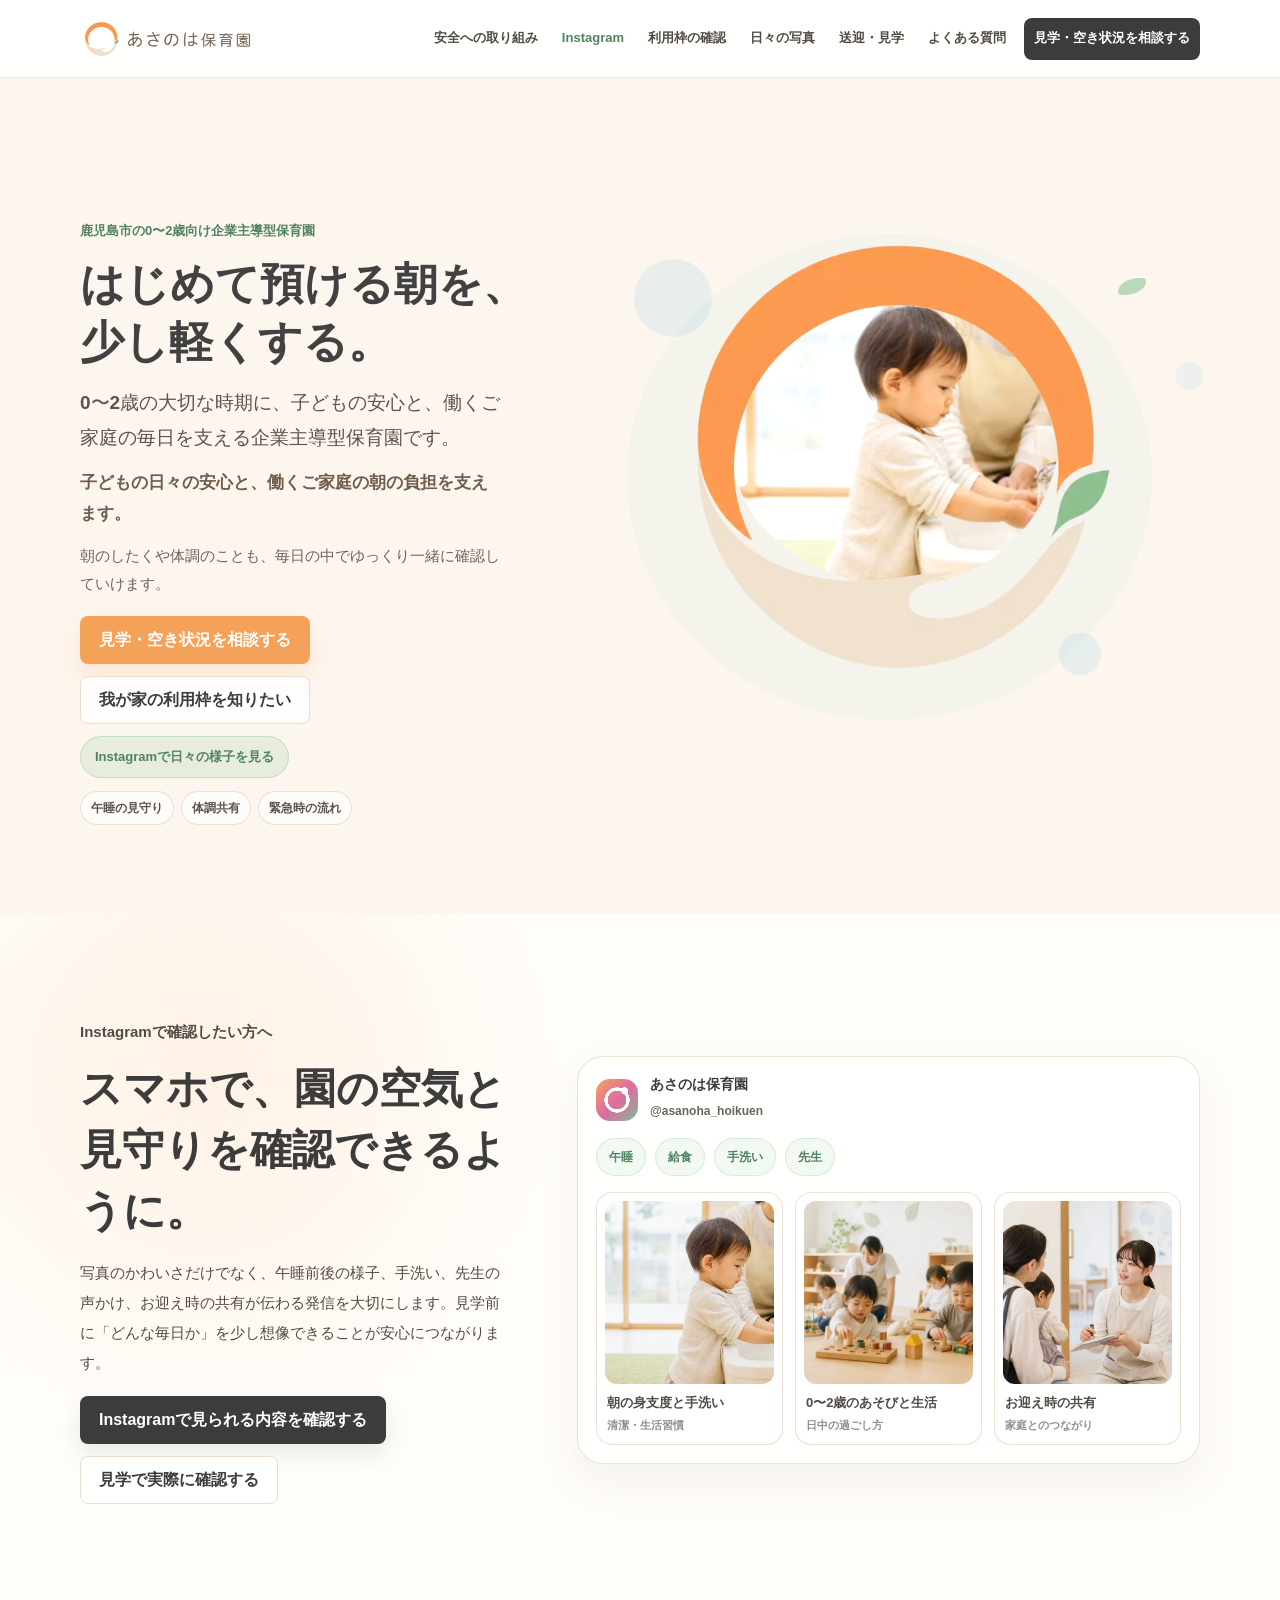
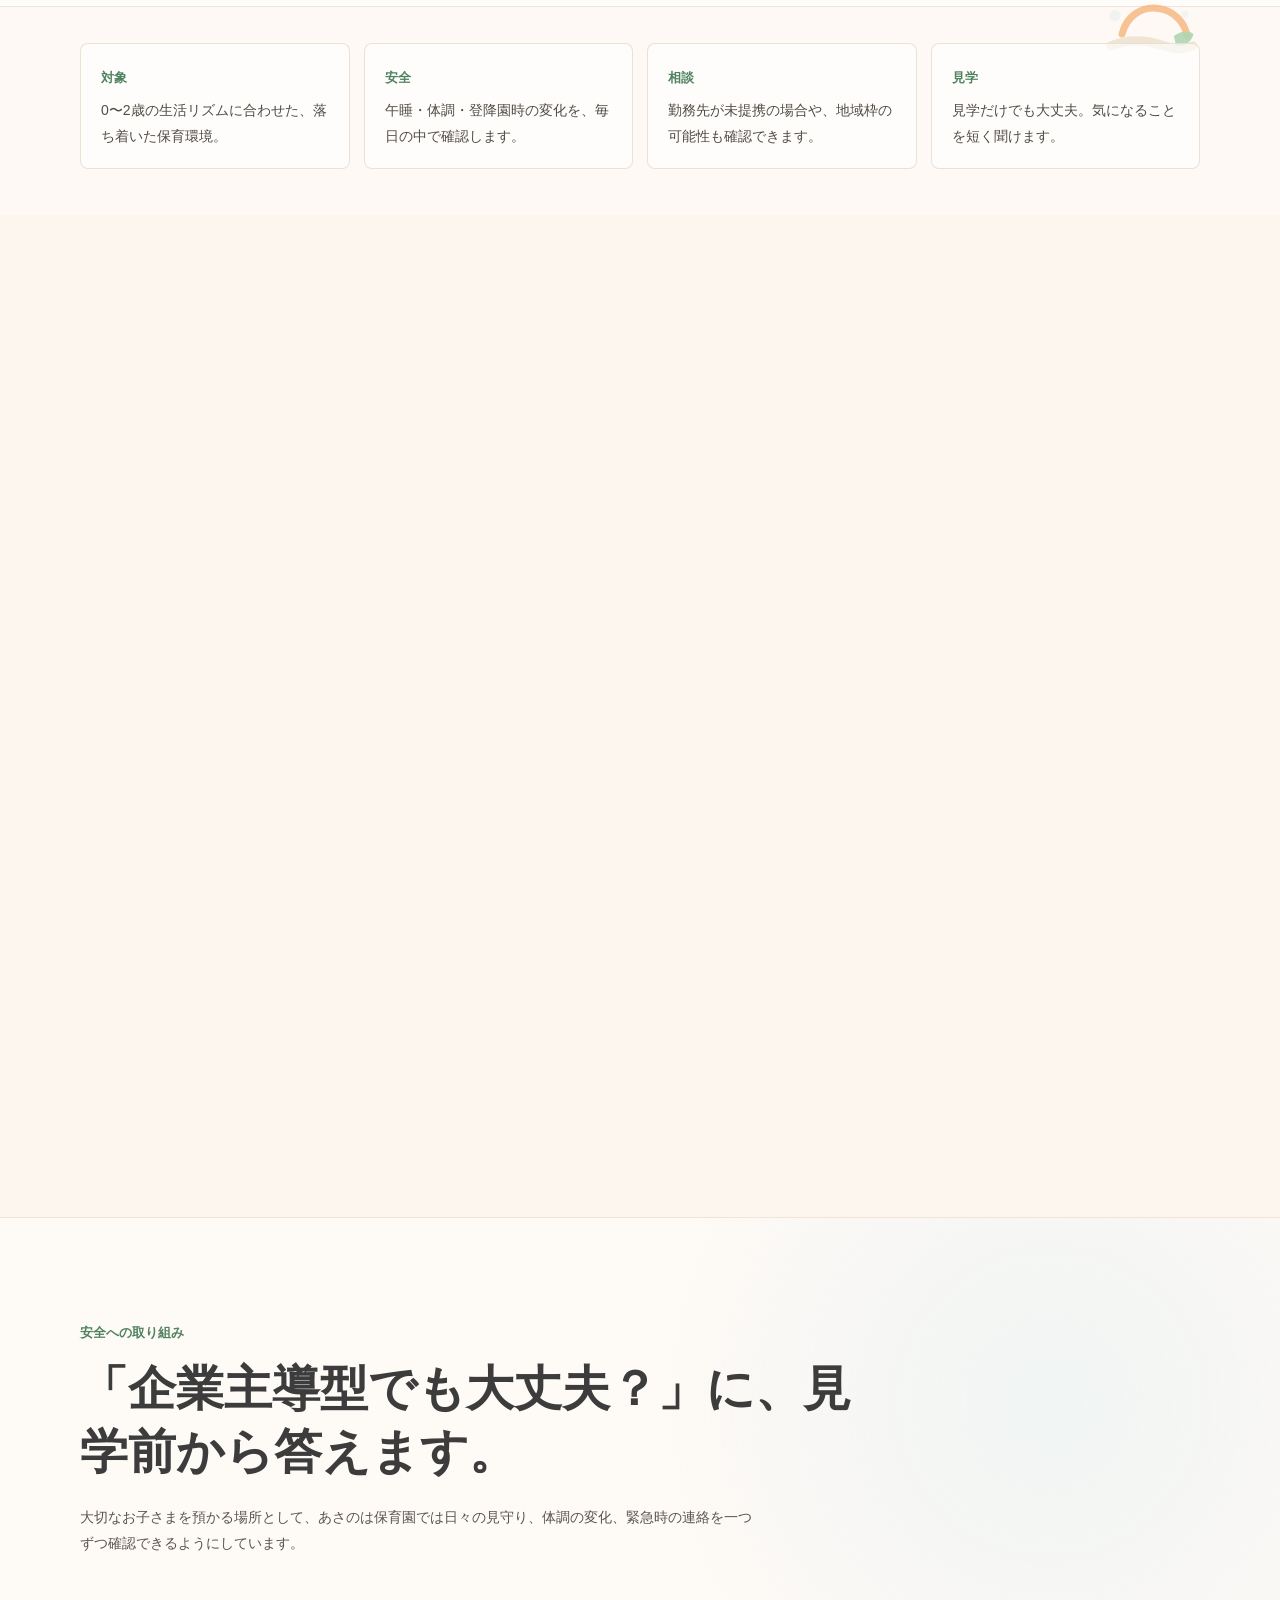
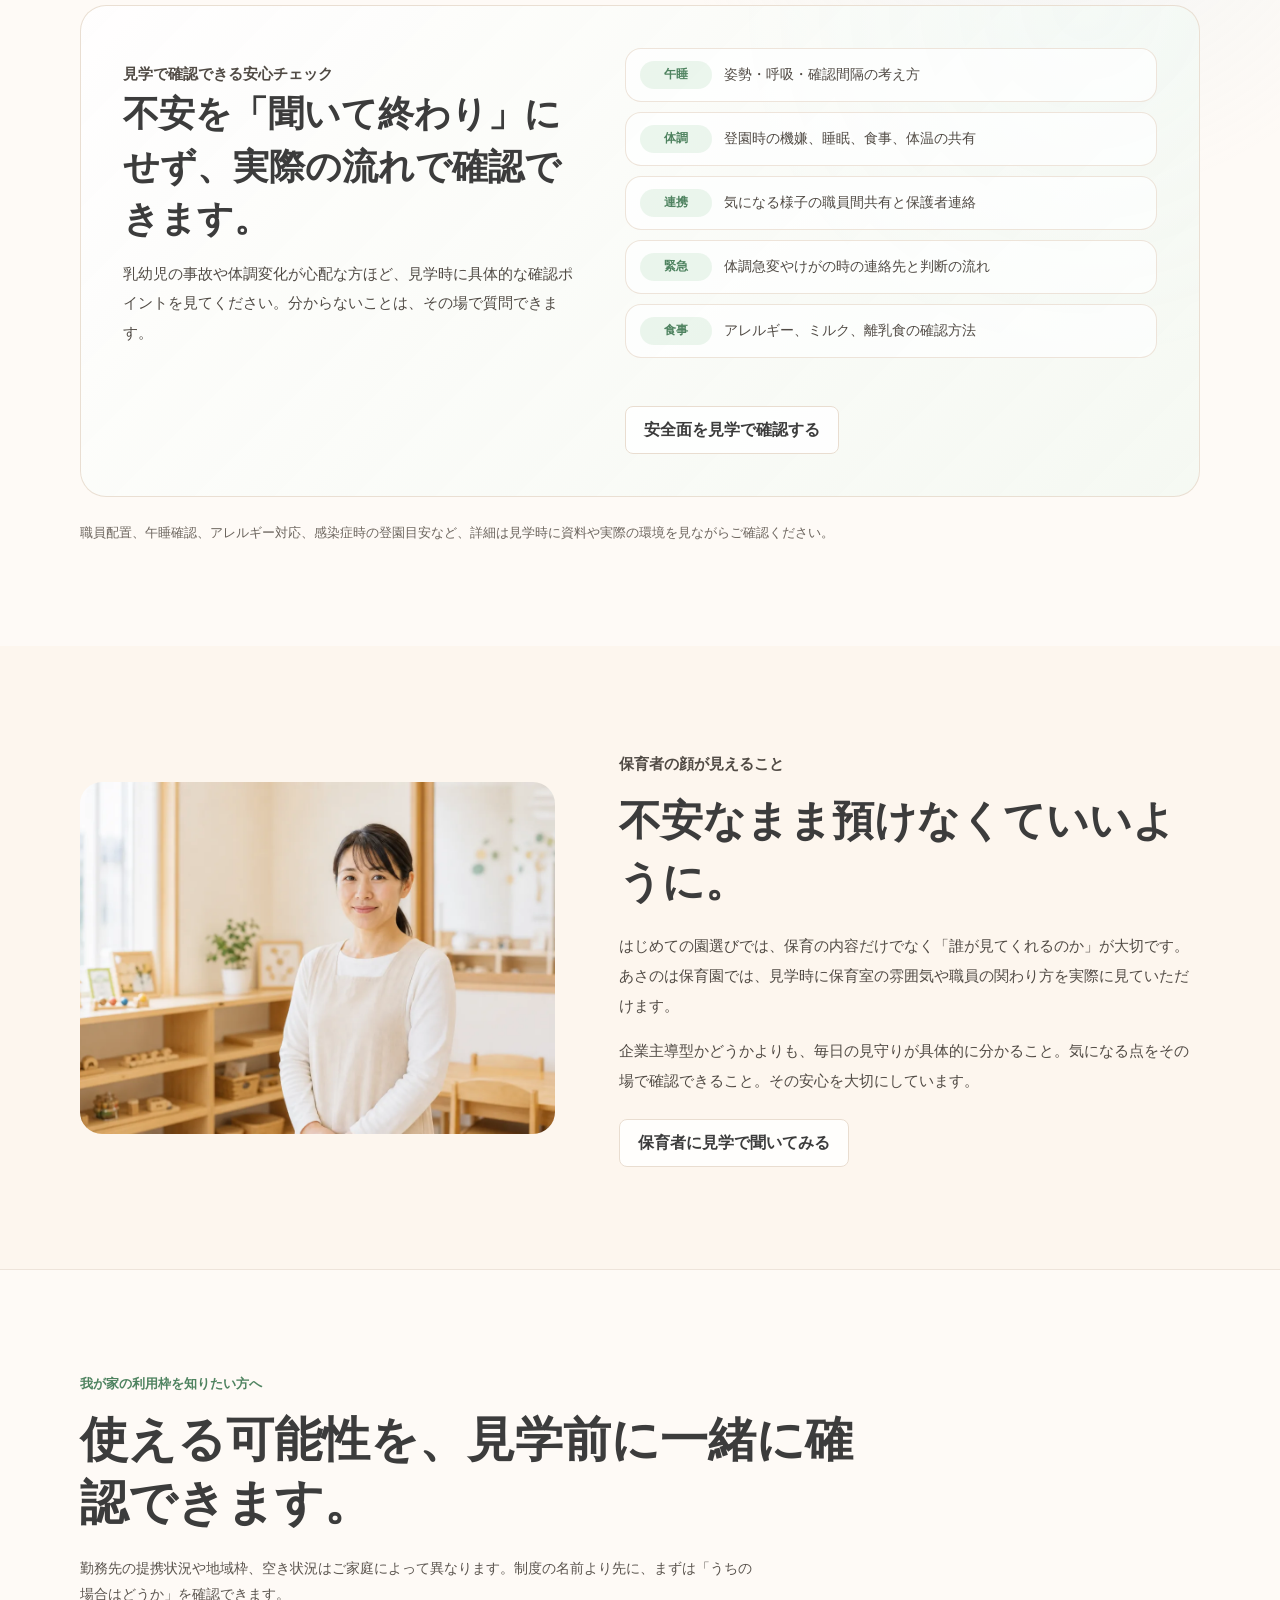
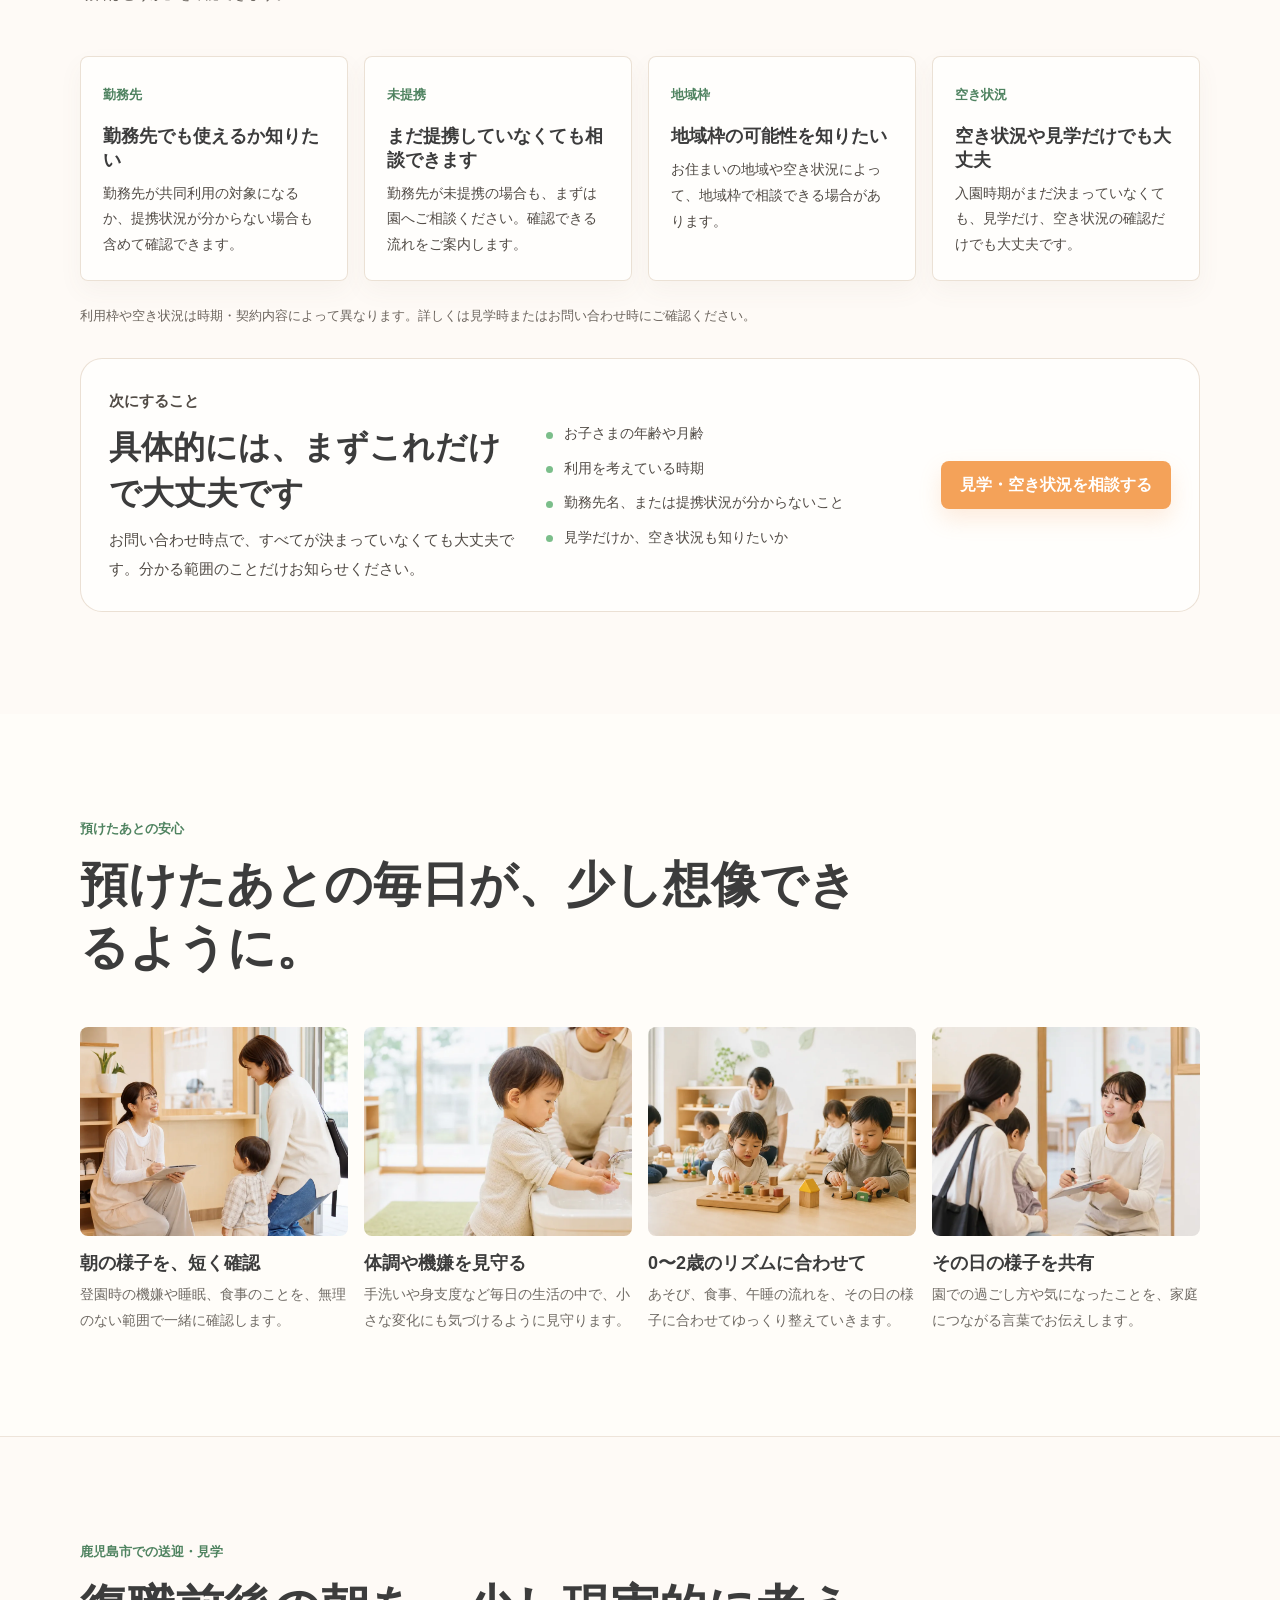
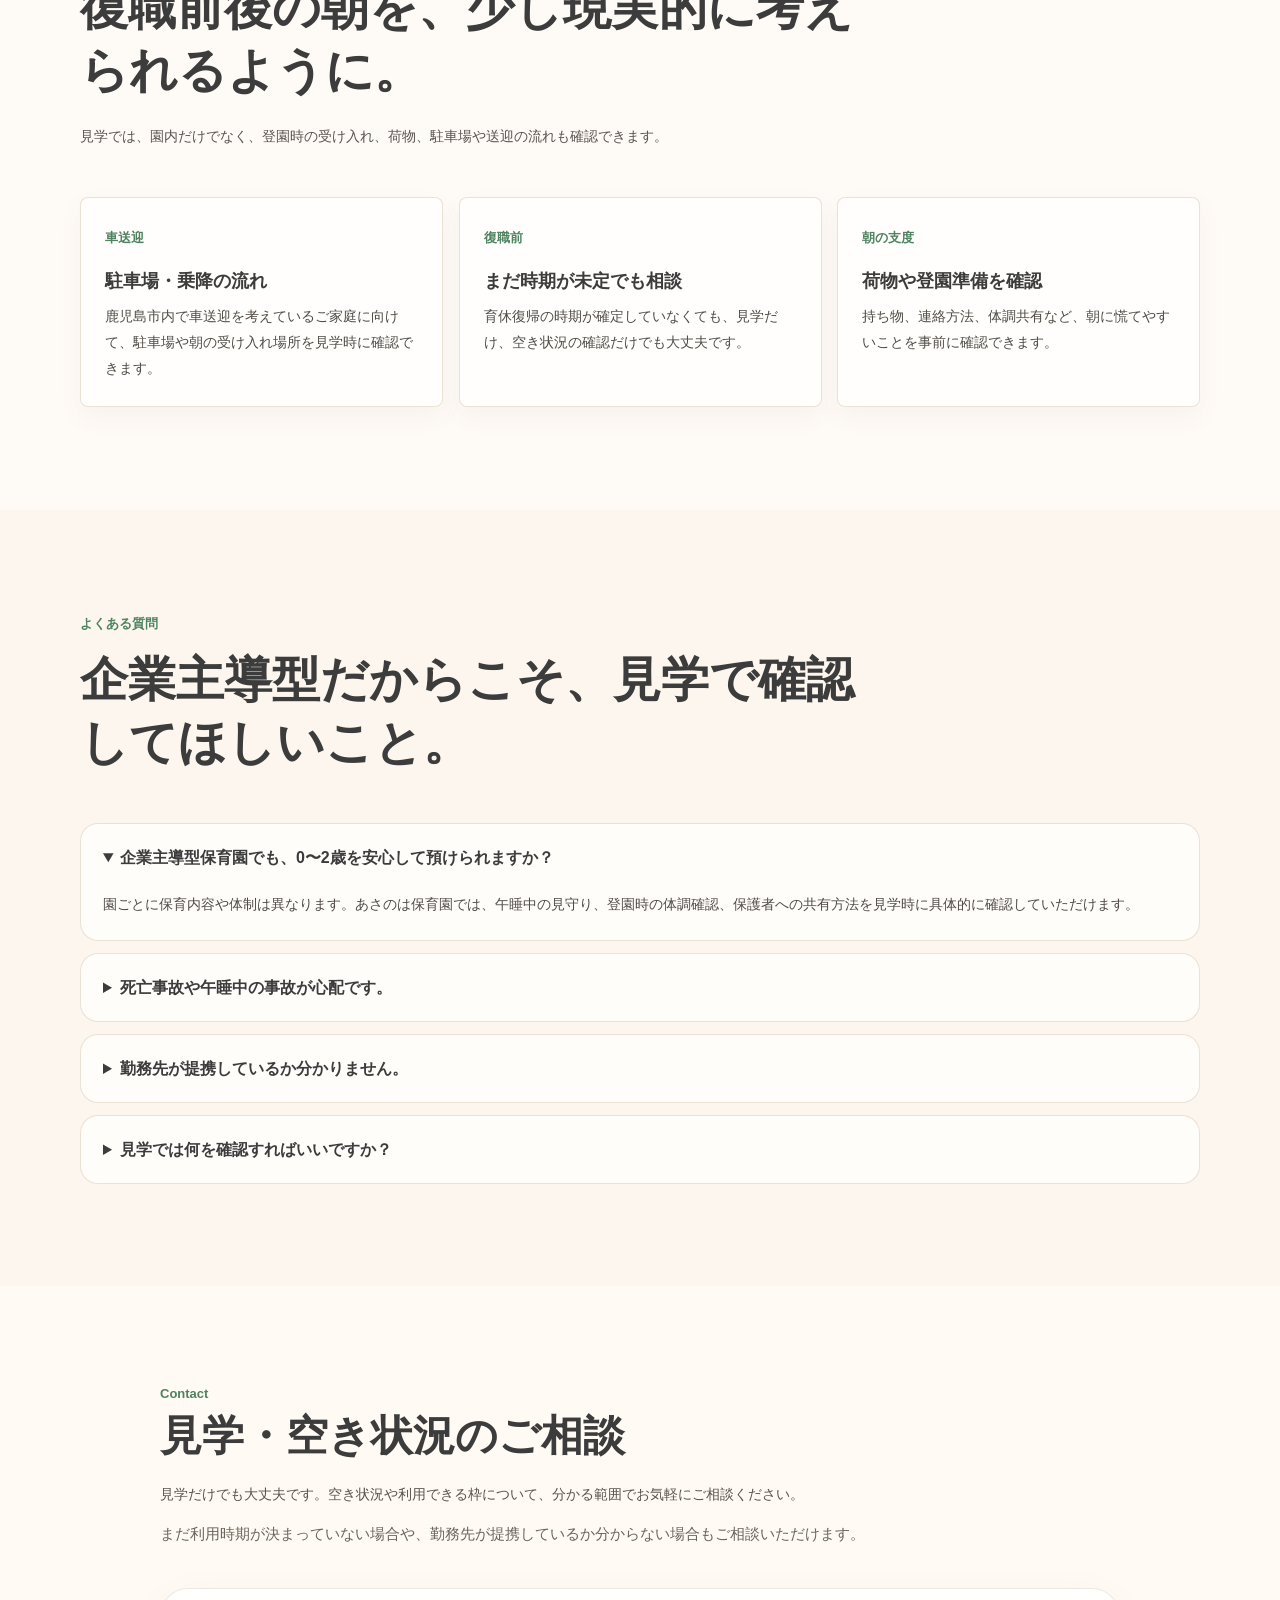
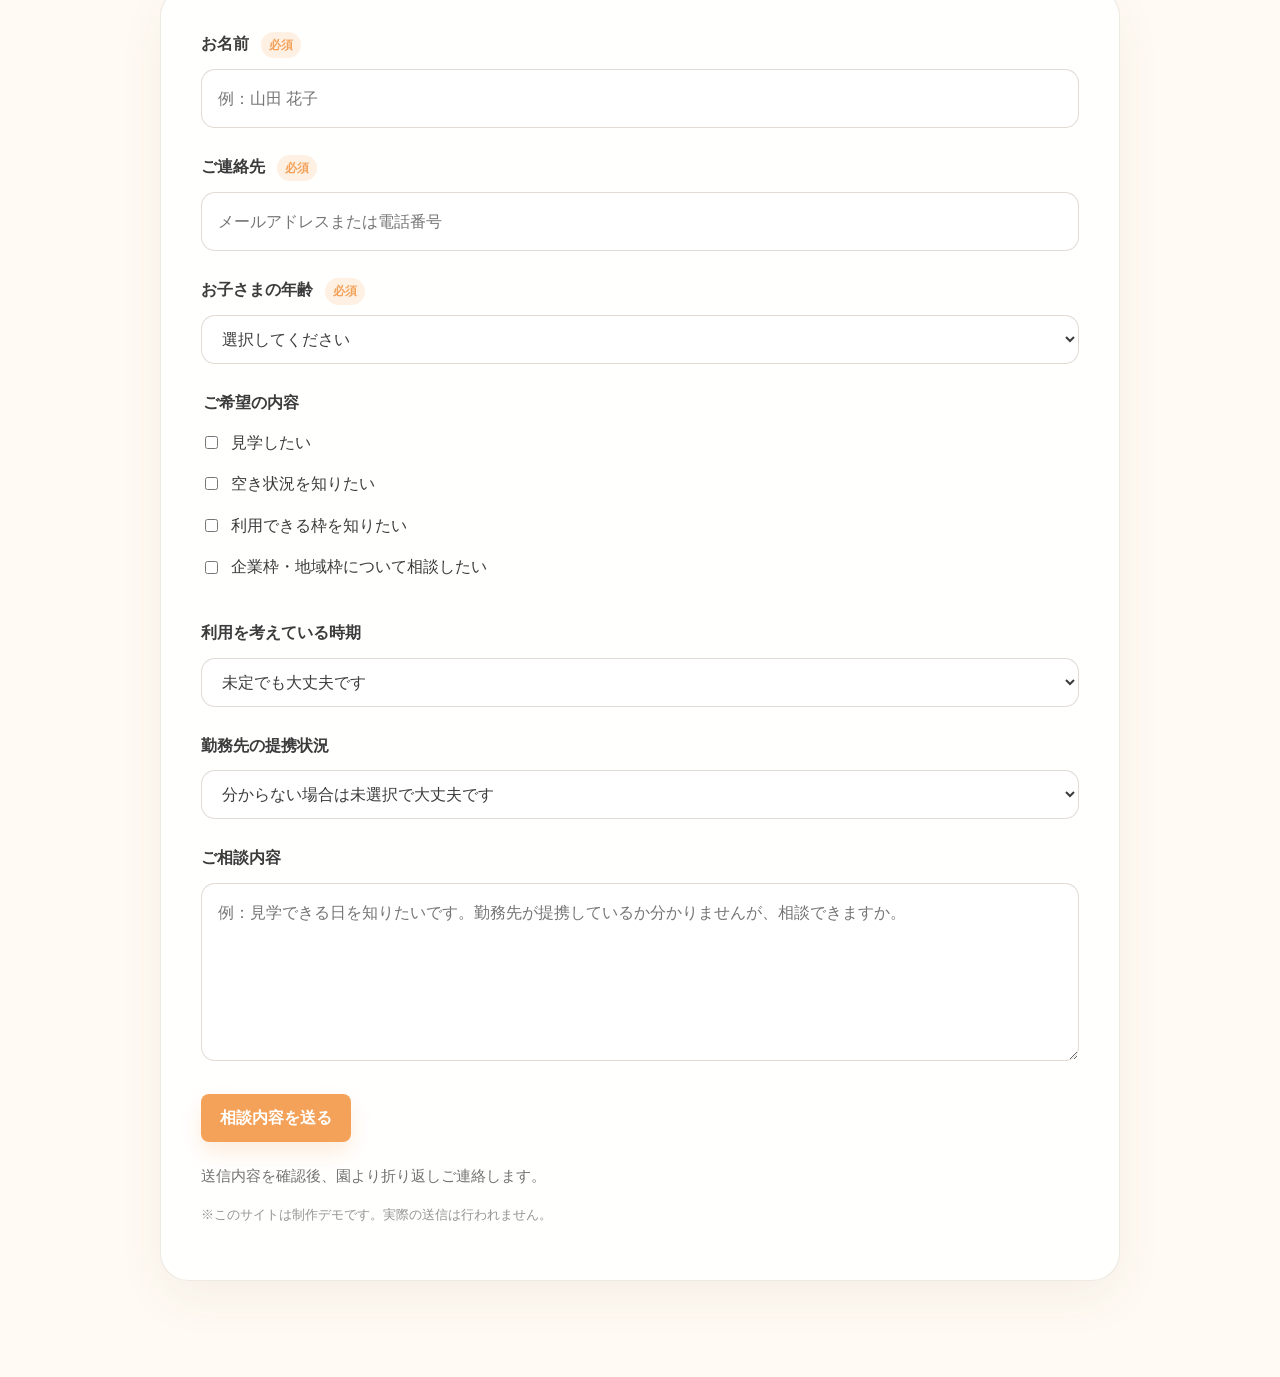
==== commit 46c9dc97: "Improve mobile persona flow" ====
--- a/docs/index.html
+++ b/docs/index.html
@@ -6,7 +6,7 @@
     <title>あさのは保育園 | 鹿児島市の企業主導型保育園</title>
     <meta name="description" content="鹿児島市のあさのは保育園は、0〜2歳の大切な時期に、子どもの安心と働くご家庭の毎日を支える企業主導型保育園です。見学・空き状況・利用枠について相談できます。">
     <link rel="icon" type="image/png" href="./assets/optimized/favicon.png">
-    <link rel="stylesheet" href="./style.css?v=trust-complete">
+    <link rel="stylesheet" href="./style.css?v=persona-flow">
   </head>
   <body>
     <header class="site-header" data-header>
@@ -43,7 +43,12 @@
             <a href="#contact" class="button button-primary">見学・空き状況を相談する</a>
             <a class="button quiet" href="#slots">我が家の利用枠を知りたい</a>
           </div>
-          <p class="hero-social text-run-in"><a href="#instagram">Instagramで園の様子を見る</a></p>
+          <p class="hero-social text-run-in"><a href="#instagram">Instagramで日々の様子を見る</a></p>
+          <div class="hero-proof-row text-run-in" aria-label="見学で確認できる安心材料">
+            <span>午睡の見守り</span>
+            <span>体調共有</span>
+            <span>緊急時の流れ</span>
+          </div>
         </div>
 
         <div class="hero-world hero-visual hero-mark-float" aria-label="正式マークの中で切り替わる園の日常写真">
@@ -69,25 +74,43 @@
       <section class="instagram-section reveal" id="instagram" aria-labelledby="instagram-title">
         <div class="instagram-copy reveal">
           <p class="eyebrow">Instagramで確認したい方へ</p>
-          <h2 id="instagram-title">写真だけでなく、「日々の見守り」が分かる発信へ。</h2>
-          <p>スマホで園を探す保護者にとって、日々の様子が見えることは大きな安心材料です。あさのは保育園では、保育室の空気、生活リズム、先生の関わり方が伝わる発信を大切にします。</p>
+          <h2 id="instagram-title">スマホで、園の空気と見守りを確認できるように。</h2>
+          <p>写真のかわいさだけでなく、午睡前後の様子、手洗い、先生の声かけ、お迎え時の共有が伝わる発信を大切にします。見学前に「どんな毎日か」を少し想像できることが安心につながります。</p>
           <div class="instagram-actions reveal" aria-label="Instagramと園生活の確認">
-            <a class="button instagram-button" href="#photos">Instagramで見る内容を確認する</a>
+            <a class="button instagram-button" href="#instagram-preview">Instagramで見られる内容を確認する</a>
             <a class="button quiet" href="#contact">見学で実際に確認する</a>
           </div>
         </div>
-        <div class="instagram-panel reveal" aria-label="Instagram投稿の掲載イメージ">
-          <div class="insta-card reveal">
-            <img src="./assets/optimized/hero-handwashing.webp" alt="手洗いの様子">
-            <p>朝の身支度と手洗い</p>
-          </div>
-          <div class="insta-card reveal">
-            <img src="./assets/optimized/day-play.webp" alt="保育室で遊ぶ子ども">
-            <p>0〜2歳のあそびと生活</p>
-          </div>
-          <div class="insta-card reveal">
-            <img src="./assets/optimized/daily-sharing.webp" alt="保護者への共有の様子">
-            <p>お迎え時の共有</p>
+        <div class="instagram-panel reveal" id="instagram-preview" aria-label="Instagram投稿の掲載イメージ">
+          <div class="instagram-account">
+            <span class="instagram-icon" aria-hidden="true"></span>
+            <div>
+              <p>あさのは保育園</p>
+              <small>@asanoha_hoikuen</small>
+            </div>
+          </div>
+          <div class="story-row" aria-label="ストーリーズで確認できる内容">
+            <span>午睡</span>
+            <span>給食</span>
+            <span>手洗い</span>
+            <span>先生</span>
+          </div>
+          <div class="insta-feed">
+            <article class="insta-card reveal">
+              <img src="./assets/optimized/hero-handwashing.webp" alt="手洗いの様子">
+              <p>朝の身支度と手洗い</p>
+              <small>清潔・生活習慣</small>
+            </article>
+            <article class="insta-card reveal">
+              <img src="./assets/optimized/day-play.webp" alt="保育室で遊ぶ子ども">
+              <p>0〜2歳のあそびと生活</p>
+              <small>日中の過ごし方</small>
+            </article>
+            <article class="insta-card reveal">
+              <img src="./assets/optimized/daily-sharing.webp" alt="保護者への共有の様子">
+              <p>お迎え時の共有</p>
+              <small>家庭とのつながり</small>
+            </article>
           </div>
         </div>
       </section>
@@ -160,27 +183,20 @@
           <h2 id="safety-title">「企業主導型でも大丈夫？」に、見学前から答えます。</h2>
           <p class="section-lead">大切なお子さまを預かる場所として、あさのは保育園では日々の見守り、体調の変化、緊急時の連絡を一つずつ確認できるようにしています。</p>
         </div>
-        <div class="trust-grid">
-          <article class="trust-card reveal">
-            <span>午睡</span>
-            <h3>眠っている時間も見守る</h3>
-            <p>午睡中の姿勢や呼吸の様子を、年齢や発達に合わせて確認します。具体的な確認方法は見学時にご説明します。</p>
-          </article>
-          <article class="trust-card reveal">
-            <span>体調</span>
-            <h3>朝の変化を受け止める</h3>
-            <p>登園時の機嫌、睡眠、食事、体温など、家庭での様子を短く共有してから一日を始めます。</p>
-          </article>
-          <article class="trust-card reveal">
-            <span>共有</span>
-            <h3>保育者同士で確認する</h3>
-            <p>気になる様子は職員間で共有し、必要に応じて保護者へ早めに連絡できる体制を整えます。</p>
-          </article>
-          <article class="trust-card reveal">
-            <span>緊急時</span>
-            <h3>もしもの時の流れを確認できる</h3>
-            <p>体調急変やけがの際の連絡先、受診判断、保護者への連絡方法は、入園前に確認できます。</p>
-          </article>
+        <div class="safety-check-panel reveal">
+          <div class="safety-check-copy">
+            <p class="eyebrow">見学で確認できる安心チェック</p>
+            <h3>不安を「聞いて終わり」にせず、実際の流れで確認できます。</h3>
+            <p>乳幼児の事故や体調変化が心配な方ほど、見学時に具体的な確認ポイントを見てください。分からないことは、その場で質問できます。</p>
+          </div>
+          <ul class="safety-check-list" aria-label="見学時に確認できる安全項目">
+            <li><span>午睡</span>姿勢・呼吸・確認間隔の考え方</li>
+            <li><span>体調</span>登園時の機嫌、睡眠、食事、体温の共有</li>
+            <li><span>連携</span>気になる様子の職員間共有と保護者連絡</li>
+            <li><span>緊急</span>体調急変やけがの時の連絡先と判断の流れ</li>
+            <li><span>食事</span>アレルギー、ミルク、離乳食の確認方法</li>
+          </ul>
+          <a class="button quiet" href="#contact">安全面を見学で確認する</a>
         </div>
         <p class="trust-note reveal">職員配置、午睡確認、アレルギー対応、感染症時の登園目安など、詳細は見学時に資料や実際の環境を見ながらご確認ください。</p>
       </section>
--- a/docs/style.css
+++ b/docs/style.css
@@ -1,5 +1,5 @@
-@import url("./assets/css/tokens.css?v=trust-complete");
-@import url("./assets/css/base.css?v=trust-complete");
-@import url("./assets/css/layout.css?v=trust-complete");
-@import url("./assets/css/components.css?v=trust-complete");
-@import url("./assets/css/animations.css?v=trust-complete");
+@import url("./assets/css/tokens.css?v=persona-flow");
+@import url("./assets/css/base.css?v=persona-flow");
+@import url("./assets/css/layout.css?v=persona-flow");
+@import url("./assets/css/components.css?v=persona-flow");
+@import url("./assets/css/animations.css?v=persona-flow");
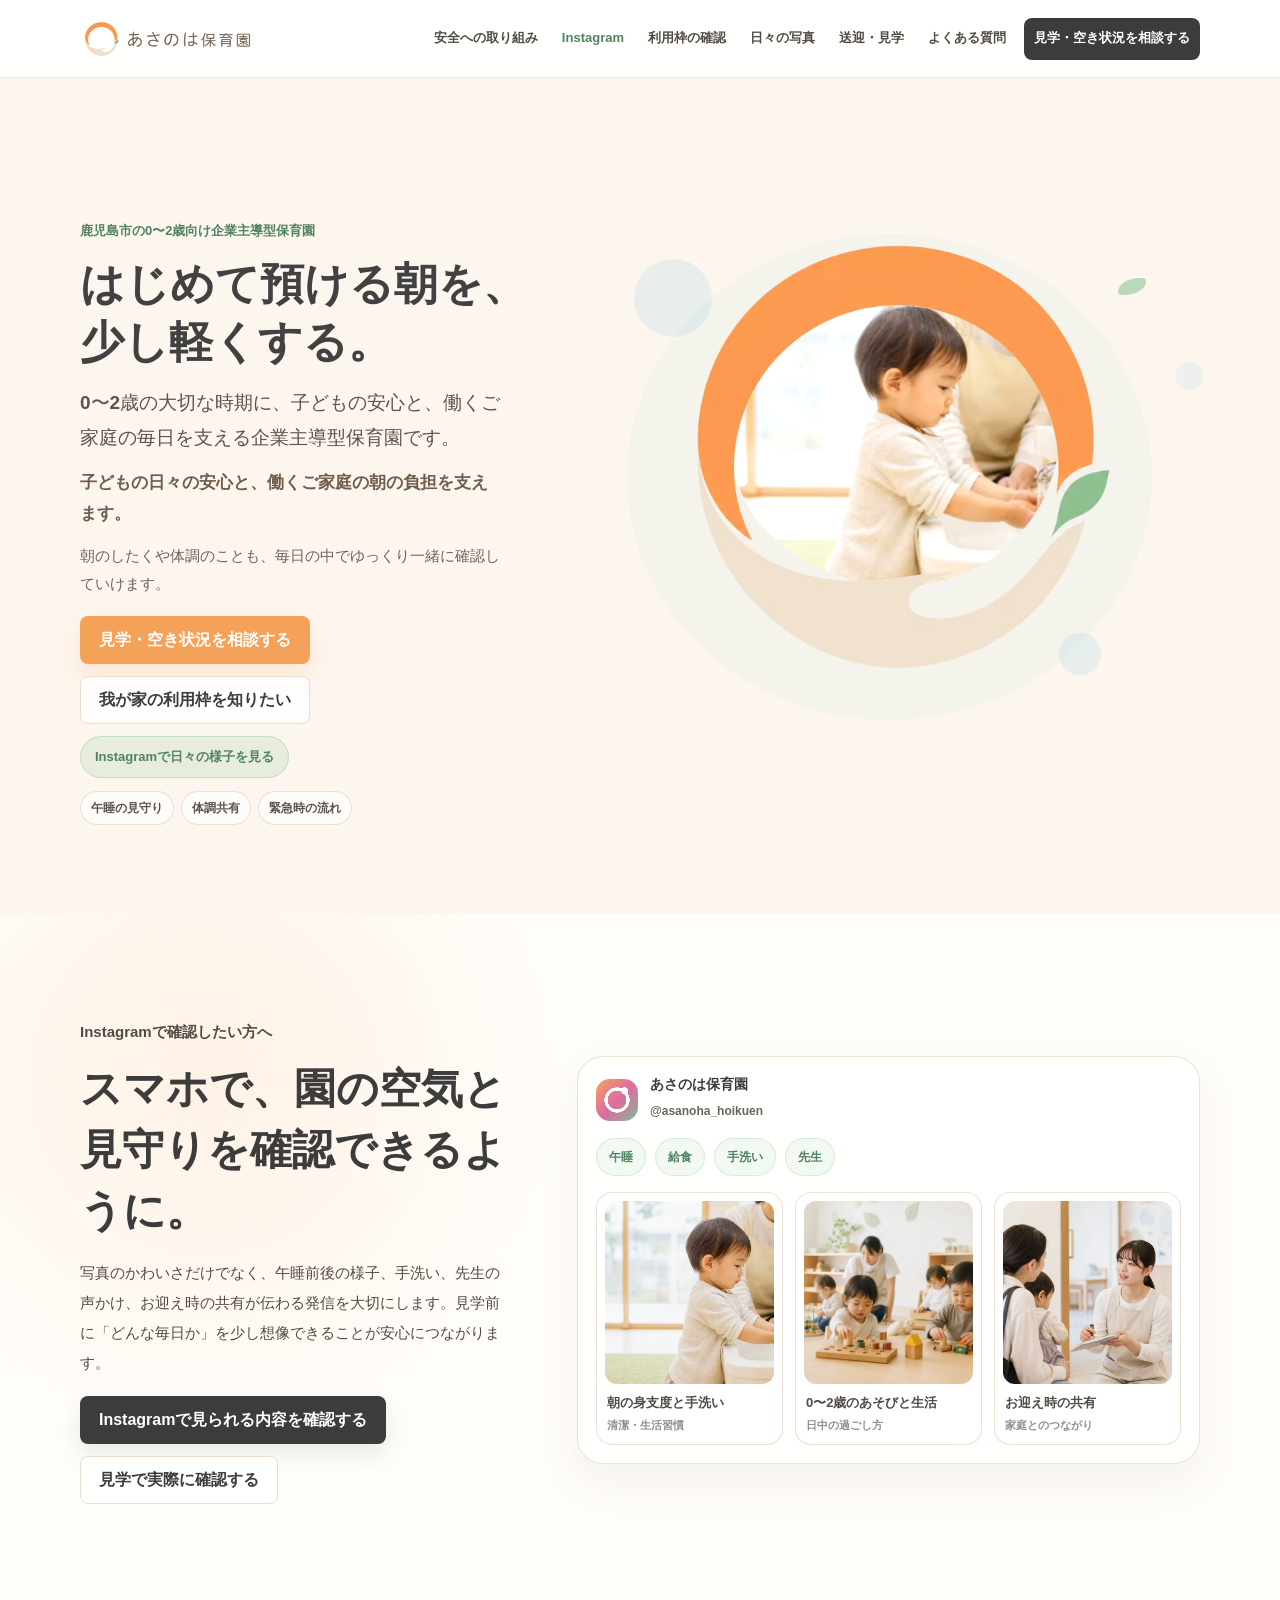
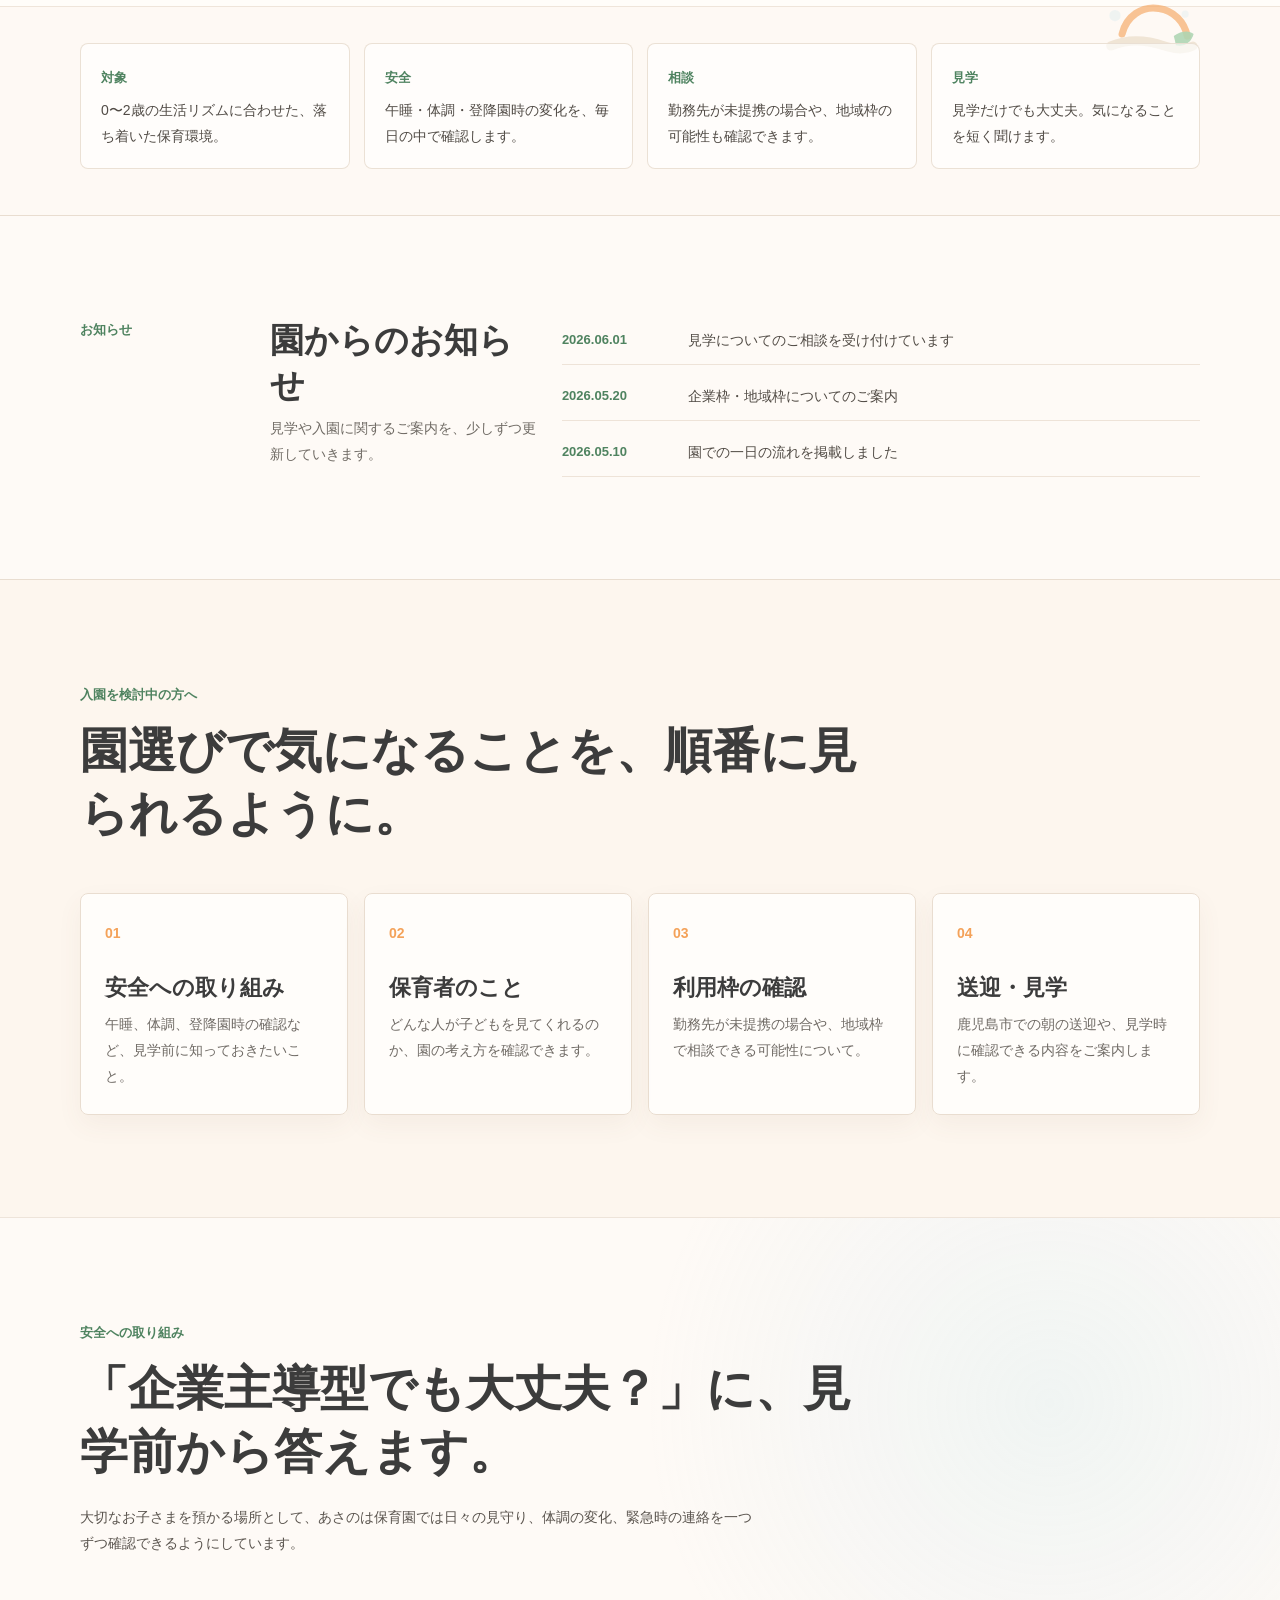
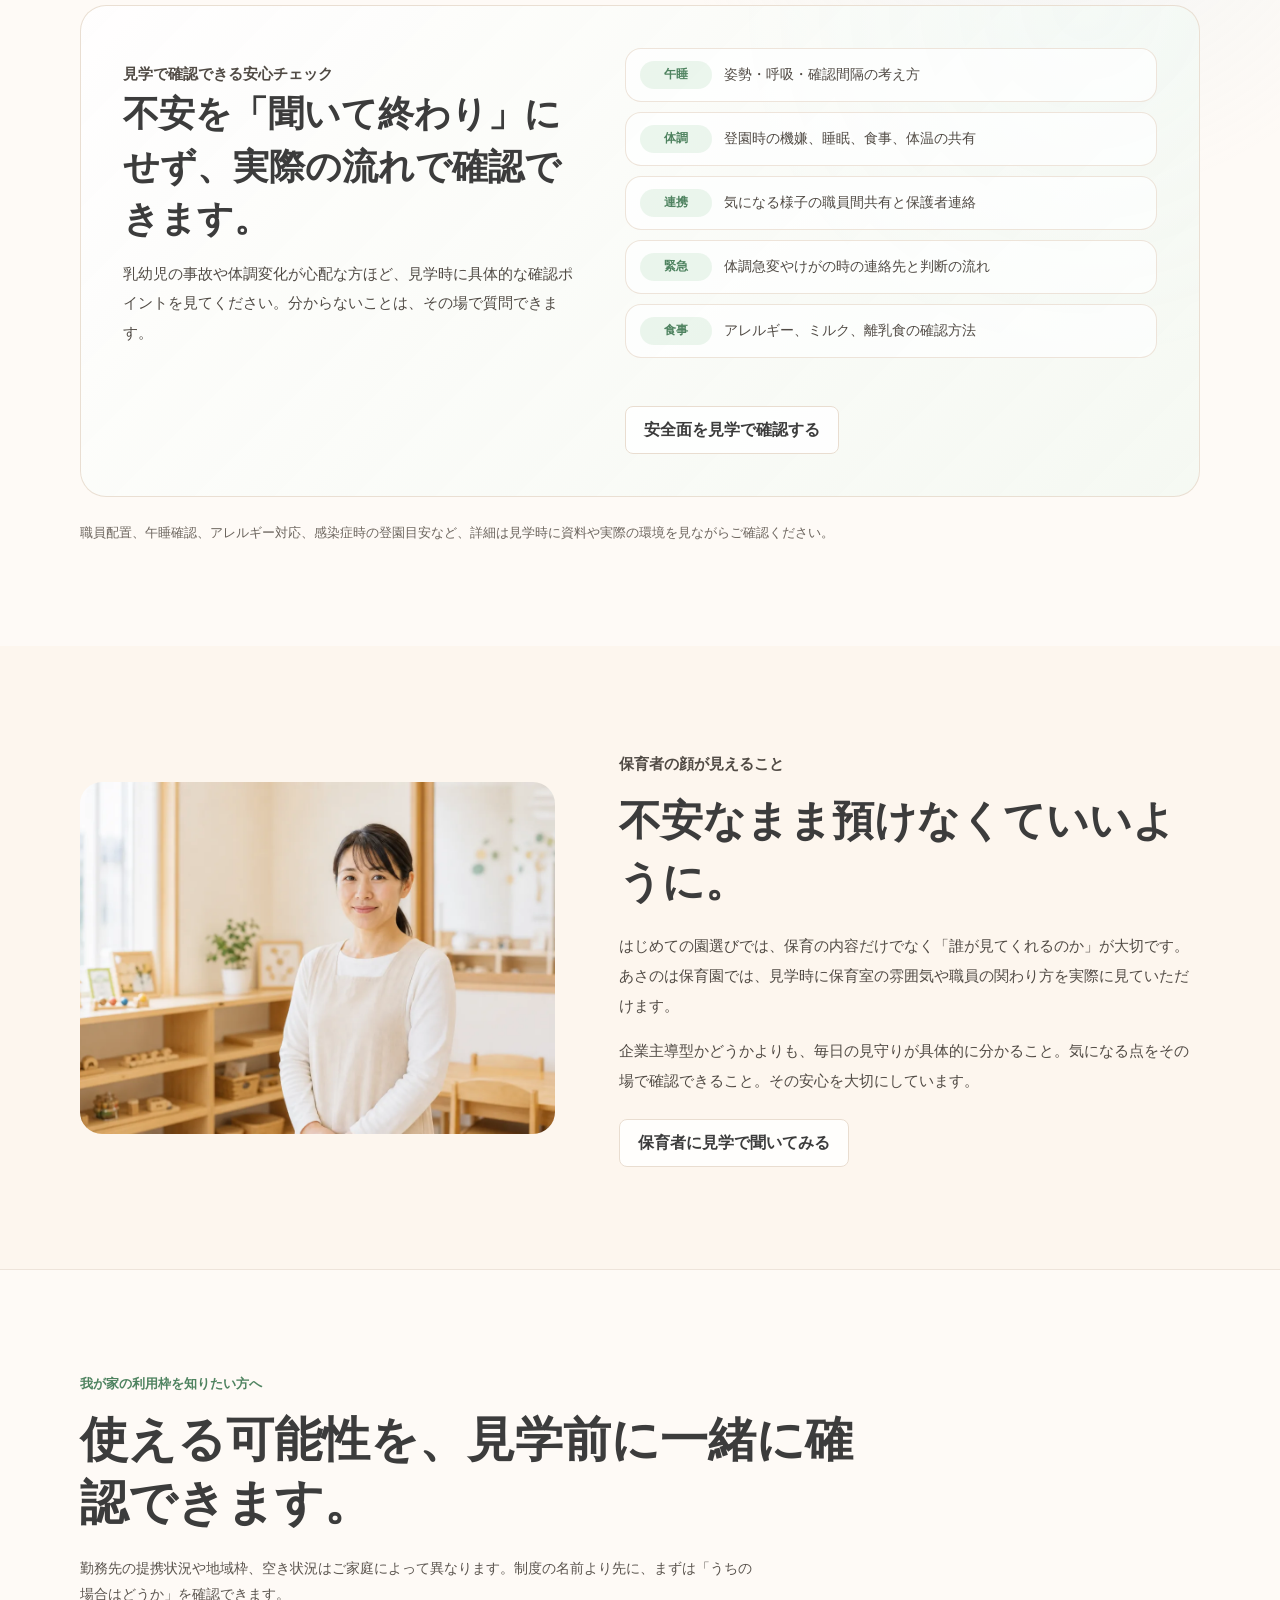
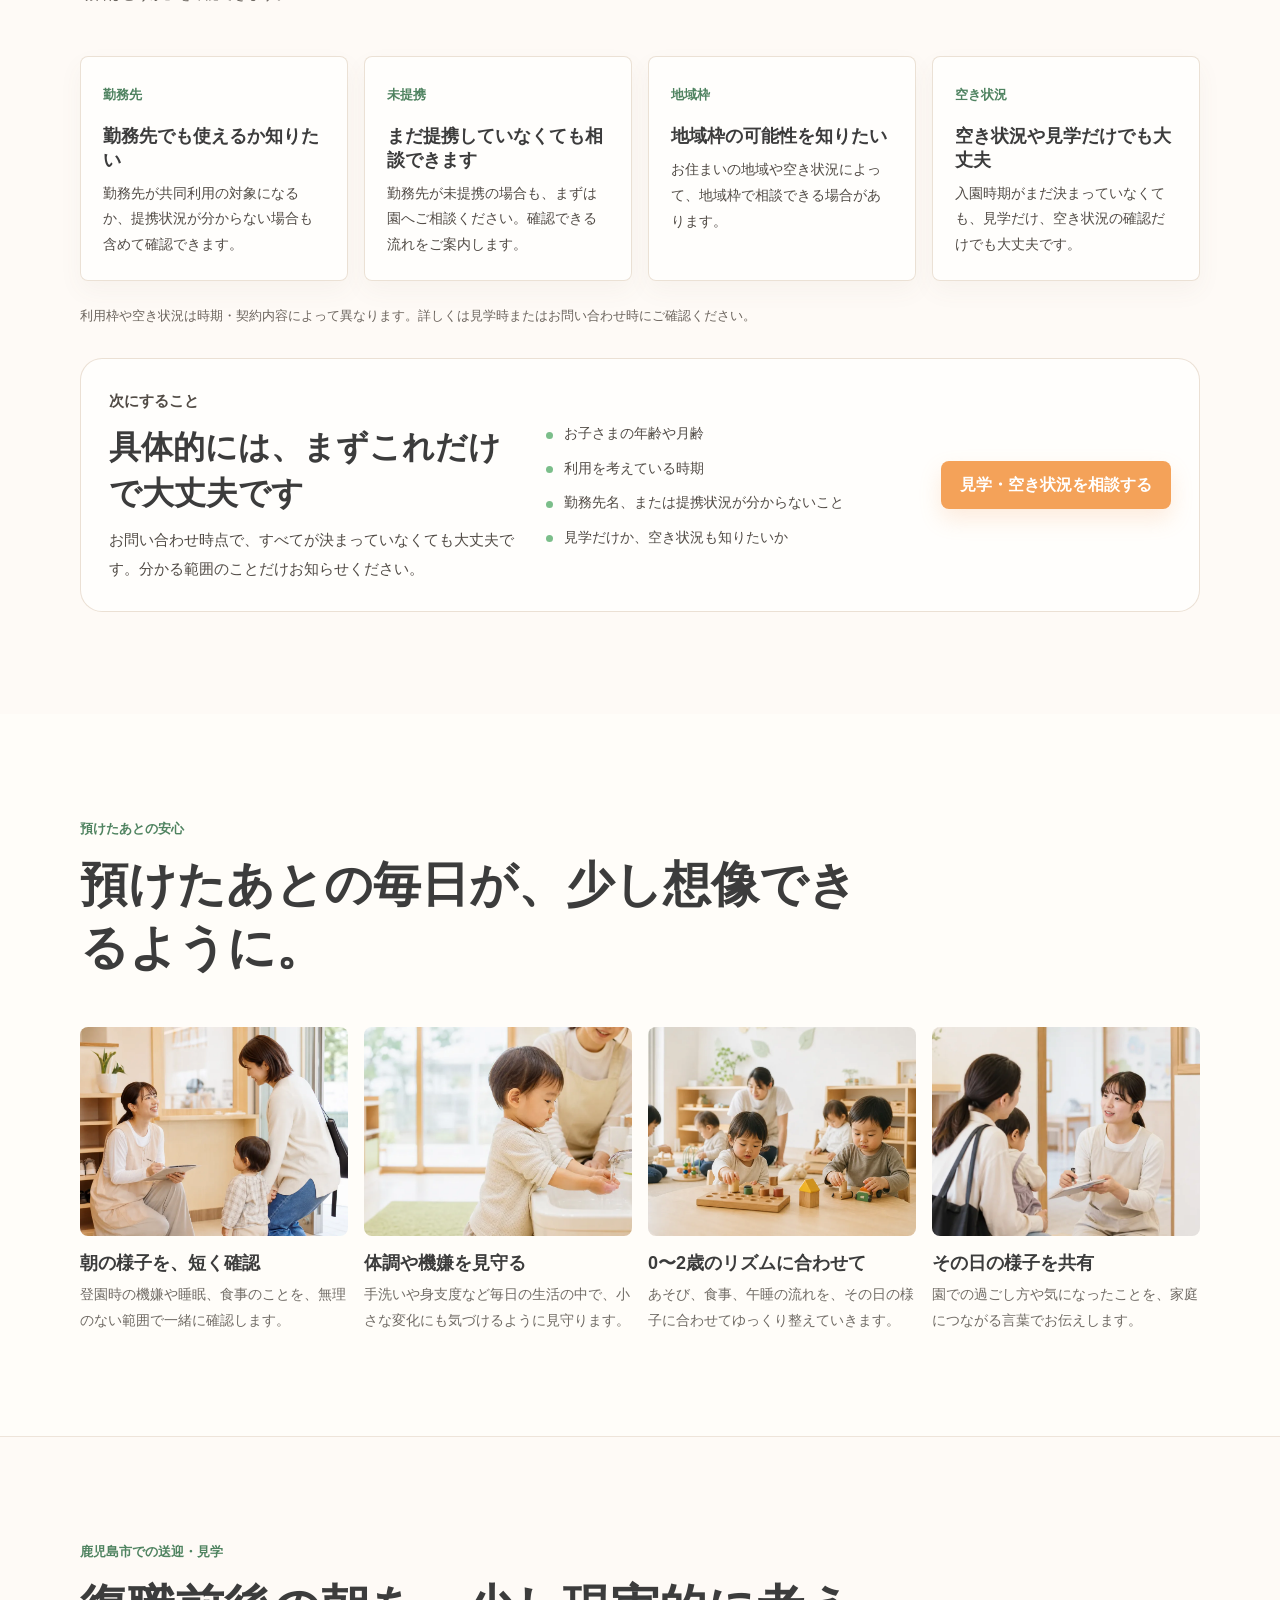
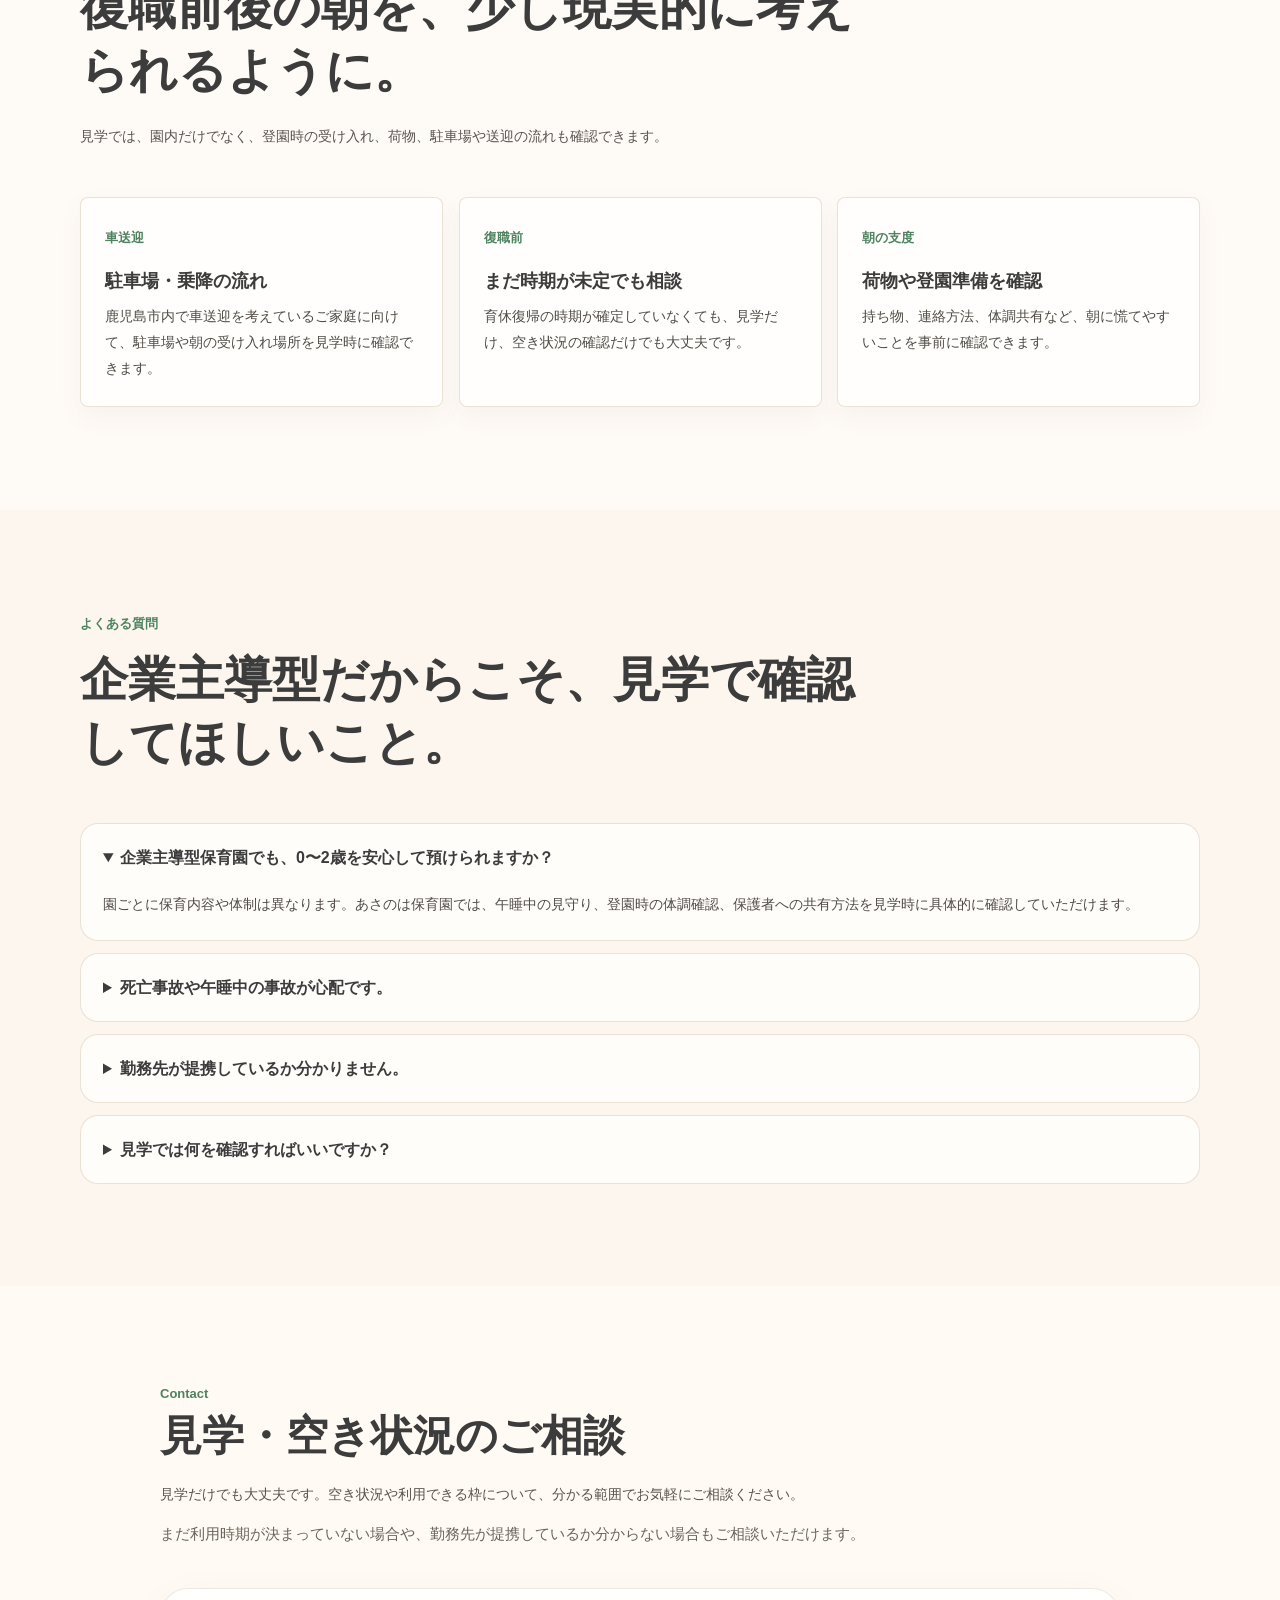
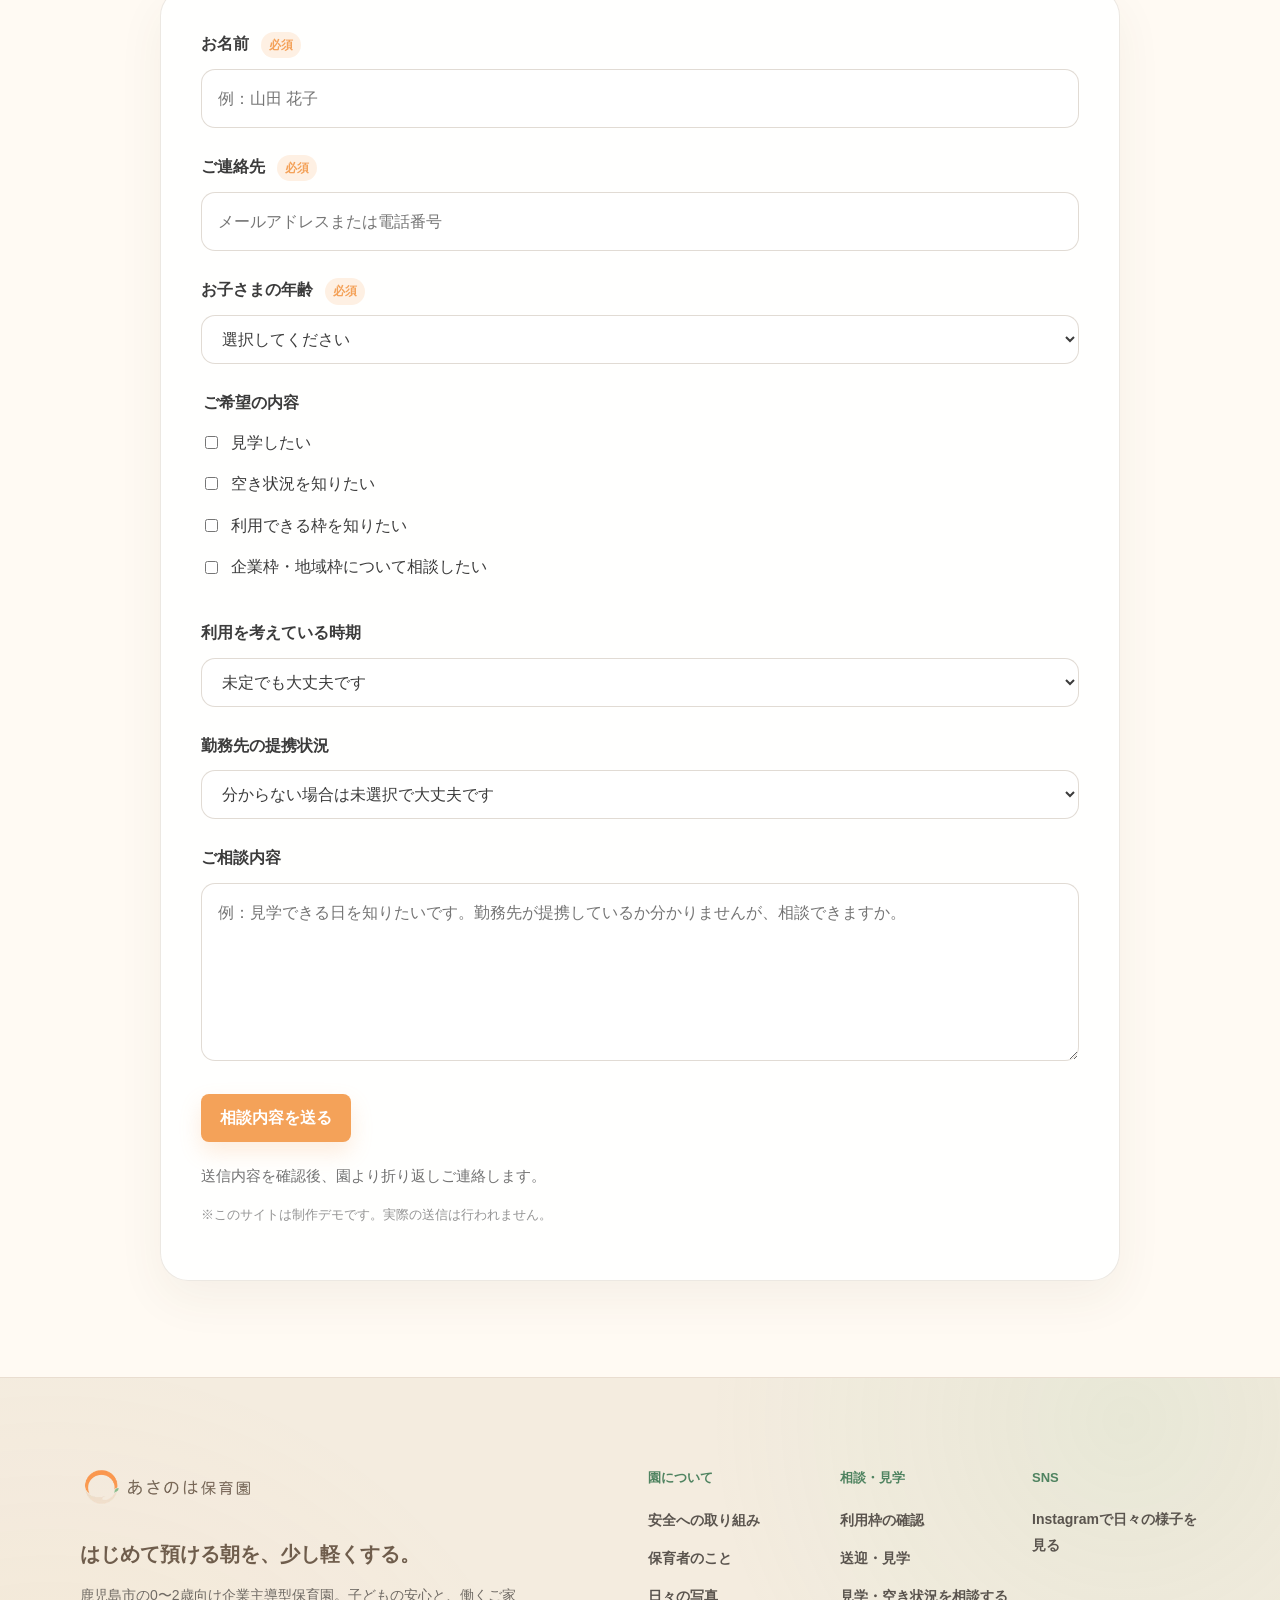
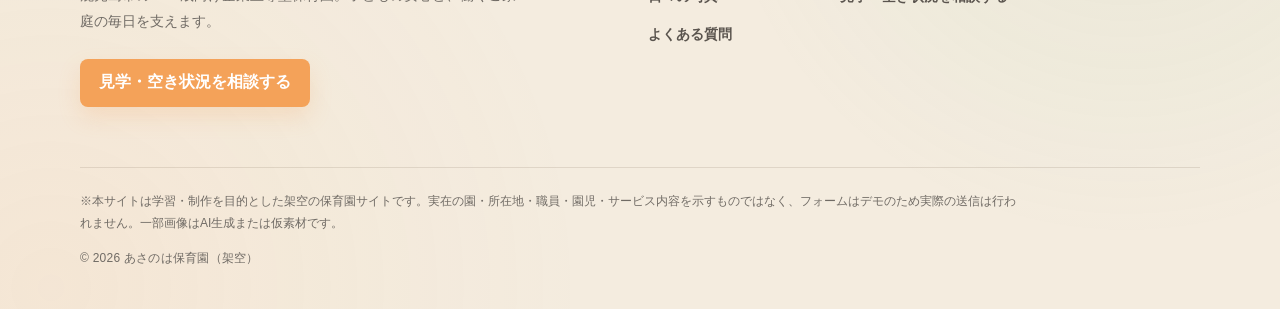
==== commit 899633f4: "Add footer and production SEO/OGP polish web-productionスキルの品質基準に沿って公開サイトの土台を強化：  - フッター新設（ロゴ・タグライン・ナ" ====
--- a/docs/index.html
+++ b/docs/index.html
@@ -5,8 +5,71 @@
     <meta name="viewport" content="width=device-width, initial-scale=1">
     <title>あさのは保育園 | 鹿児島市の企業主導型保育園</title>
     <meta name="description" content="鹿児島市のあさのは保育園は、0〜2歳の大切な時期に、子どもの安心と働くご家庭の毎日を支える企業主導型保育園です。見学・空き状況・利用枠について相談できます。">
+    <link rel="canonical" href="https://techuueda-bot.github.io/asanoha-nursery-hp/">
+    <meta name="theme-color" content="#fdf6ee">
+    <meta name="format-detection" content="telephone=no">
+
+    <meta property="og:type" content="website">
+    <meta property="og:site_name" content="あさのは保育園">
+    <meta property="og:locale" content="ja_JP">
+    <meta property="og:title" content="あさのは保育園 | 鹿児島市の企業主導型保育園">
+    <meta property="og:description" content="0〜2歳の大切な時期に、子どもの安心と働くご家庭の毎日を支える企業主導型保育園。見学・空き状況・利用枠について相談できます。">
+    <meta property="og:url" content="https://techuueda-bot.github.io/asanoha-nursery-hp/">
+    <meta property="og:image" content="https://techuueda-bot.github.io/asanoha-nursery-hp/assets/optimized/ogp.png">
+    <meta property="og:image:width" content="1200">
+    <meta property="og:image:height" content="630">
+    <meta property="og:image:alt" content="あさのは保育園 — はじめて預ける朝を、少し軽くする。">
+
+    <meta name="twitter:card" content="summary_large_image">
+    <meta name="twitter:title" content="あさのは保育園 | 鹿児島市の企業主導型保育園">
+    <meta name="twitter:description" content="0〜2歳の大切な時期に、子どもの安心と働くご家庭の毎日を支える企業主導型保育園。見学・空き状況・利用枠について相談できます。">
+    <meta name="twitter:image" content="https://techuueda-bot.github.io/asanoha-nursery-hp/assets/optimized/ogp.png">
+
     <link rel="icon" type="image/png" href="./assets/optimized/favicon.png">
-    <link rel="stylesheet" href="./style.css?v=persona-flow">
+    <link rel="apple-touch-icon" href="./assets/optimized/favicon.png">
+    <link rel="stylesheet" href="./style.css?v=production-polish">
+
+    <script type="application/ld+json">
+    {
+      "@context": "https://schema.org",
+      "@type": "ChildCare",
+      "name": "あさのは保育園",
+      "description": "0〜2歳を対象とした鹿児島市の企業主導型保育園。子どもの安心と働くご家庭の毎日を支え、見学・空き状況・利用枠の相談ができます。",
+      "url": "https://techuueda-bot.github.io/asanoha-nursery-hp/",
+      "image": "https://techuueda-bot.github.io/asanoha-nursery-hp/assets/optimized/ogp.png",
+      "areaServed": { "@type": "City", "name": "鹿児島市" },
+      "audience": { "@type": "PeopleAudience", "suggestedMinAge": 0, "suggestedMaxAge": 2 },
+      "knowsAbout": ["企業主導型保育", "0〜2歳児保育", "見学相談", "空き状況の確認", "地域枠"]
+    }
+    </script>
+    <script type="application/ld+json">
+    {
+      "@context": "https://schema.org",
+      "@type": "FAQPage",
+      "mainEntity": [
+        {
+          "@type": "Question",
+          "name": "企業主導型保育園でも、0〜2歳を安心して預けられますか？",
+          "acceptedAnswer": { "@type": "Answer", "text": "園ごとに保育内容や体制は異なります。あさのは保育園では、午睡中の見守り、登園時の体調確認、保護者への共有方法を見学時に具体的に確認していただけます。" }
+        },
+        {
+          "@type": "Question",
+          "name": "死亡事故や午睡中の事故が心配です。",
+          "acceptedAnswer": { "@type": "Answer", "text": "不安に思うのは自然なことです。午睡時の確認方法、職員間の共有、緊急時の連絡の流れは、入園前に必ず確認できるようにしています。" }
+        },
+        {
+          "@type": "Question",
+          "name": "勤務先が提携しているか分かりません。",
+          "acceptedAnswer": { "@type": "Answer", "text": "分からない場合もご相談ください。勤務先名や利用希望時期をもとに、確認できる流れをご案内します。" }
+        },
+        {
+          "@type": "Question",
+          "name": "見学では何を確認すればいいですか？",
+          "acceptedAnswer": { "@type": "Answer", "text": "保育室の雰囲気、先生の声かけ、午睡の見守り、体調不良時の連絡、駐車場や送迎の流れを確認するのがおすすめです。" }
+        }
+      ]
+    }
+    </script>
   </head>
   <body>
     <header class="site-header" data-header>
@@ -431,6 +494,51 @@
       </section>
     </main>
 
-    <script src="./script.js?v=trust-complete"></script>
+    <footer class="site-footer" aria-labelledby="footer-title">
+      <h2 id="footer-title" class="visually-hidden">サイトフッター</h2>
+      <div class="footer-main">
+        <div class="footer-brand">
+          <a class="footer-logo" href="#top" aria-label="あさのは保育園 トップへ">
+            <img src="./assets/optimized/logo-horizontal.webp" alt="あさのは保育園">
+          </a>
+          <p class="footer-tagline">はじめて預ける朝を、少し軽くする。</p>
+          <p class="footer-note">鹿児島市の0〜2歳向け企業主導型保育園。子どもの安心と、働くご家庭の毎日を支えます。</p>
+          <a class="button button-primary footer-cta" href="#contact">見学・空き状況を相談する</a>
+        </div>
+
+        <nav class="footer-nav" aria-label="フッターナビゲーション">
+          <div class="footer-nav-group">
+            <p class="footer-nav-title">園について</p>
+            <ul>
+              <li><a href="#safety">安全への取り組み</a></li>
+              <li><a href="#staff">保育者のこと</a></li>
+              <li><a href="#photos">日々の写真</a></li>
+              <li><a href="#faq">よくある質問</a></li>
+            </ul>
+          </div>
+          <div class="footer-nav-group">
+            <p class="footer-nav-title">相談・見学</p>
+            <ul>
+              <li><a href="#slots">利用枠の確認</a></li>
+              <li><a href="#access">送迎・見学</a></li>
+              <li><a href="#contact">見学・空き状況を相談する</a></li>
+            </ul>
+          </div>
+          <div class="footer-nav-group">
+            <p class="footer-nav-title">SNS</p>
+            <ul>
+              <li><a href="#instagram">Instagramで日々の様子を見る</a></li>
+            </ul>
+          </div>
+        </nav>
+      </div>
+
+      <div class="footer-bottom">
+        <p class="footer-disclaimer">※本サイトは学習・制作を目的とした架空の保育園サイトです。実在の園・所在地・職員・園児・サービス内容を示すものではなく、フォームはデモのため実際の送信は行われません。一部画像はAI生成または仮素材です。</p>
+        <p class="footer-copyright">© 2026 あさのは保育園（架空）</p>
+      </div>
+    </footer>
+
+    <script src="./script.js?v=production-polish"></script>
   </body>
 </html>
--- a/docs/style.css
+++ b/docs/style.css
@@ -1,5 +1,5 @@
-@import url("./assets/css/tokens.css?v=persona-flow");
-@import url("./assets/css/base.css?v=persona-flow");
-@import url("./assets/css/layout.css?v=persona-flow");
-@import url("./assets/css/components.css?v=persona-flow");
-@import url("./assets/css/animations.css?v=persona-flow");
+@import url("./assets/css/tokens.css?v=production-polish");
+@import url("./assets/css/base.css?v=production-polish");
+@import url("./assets/css/layout.css?v=production-polish");
+@import url("./assets/css/components.css?v=production-polish");
+@import url("./assets/css/animations.css?v=production-polish");
